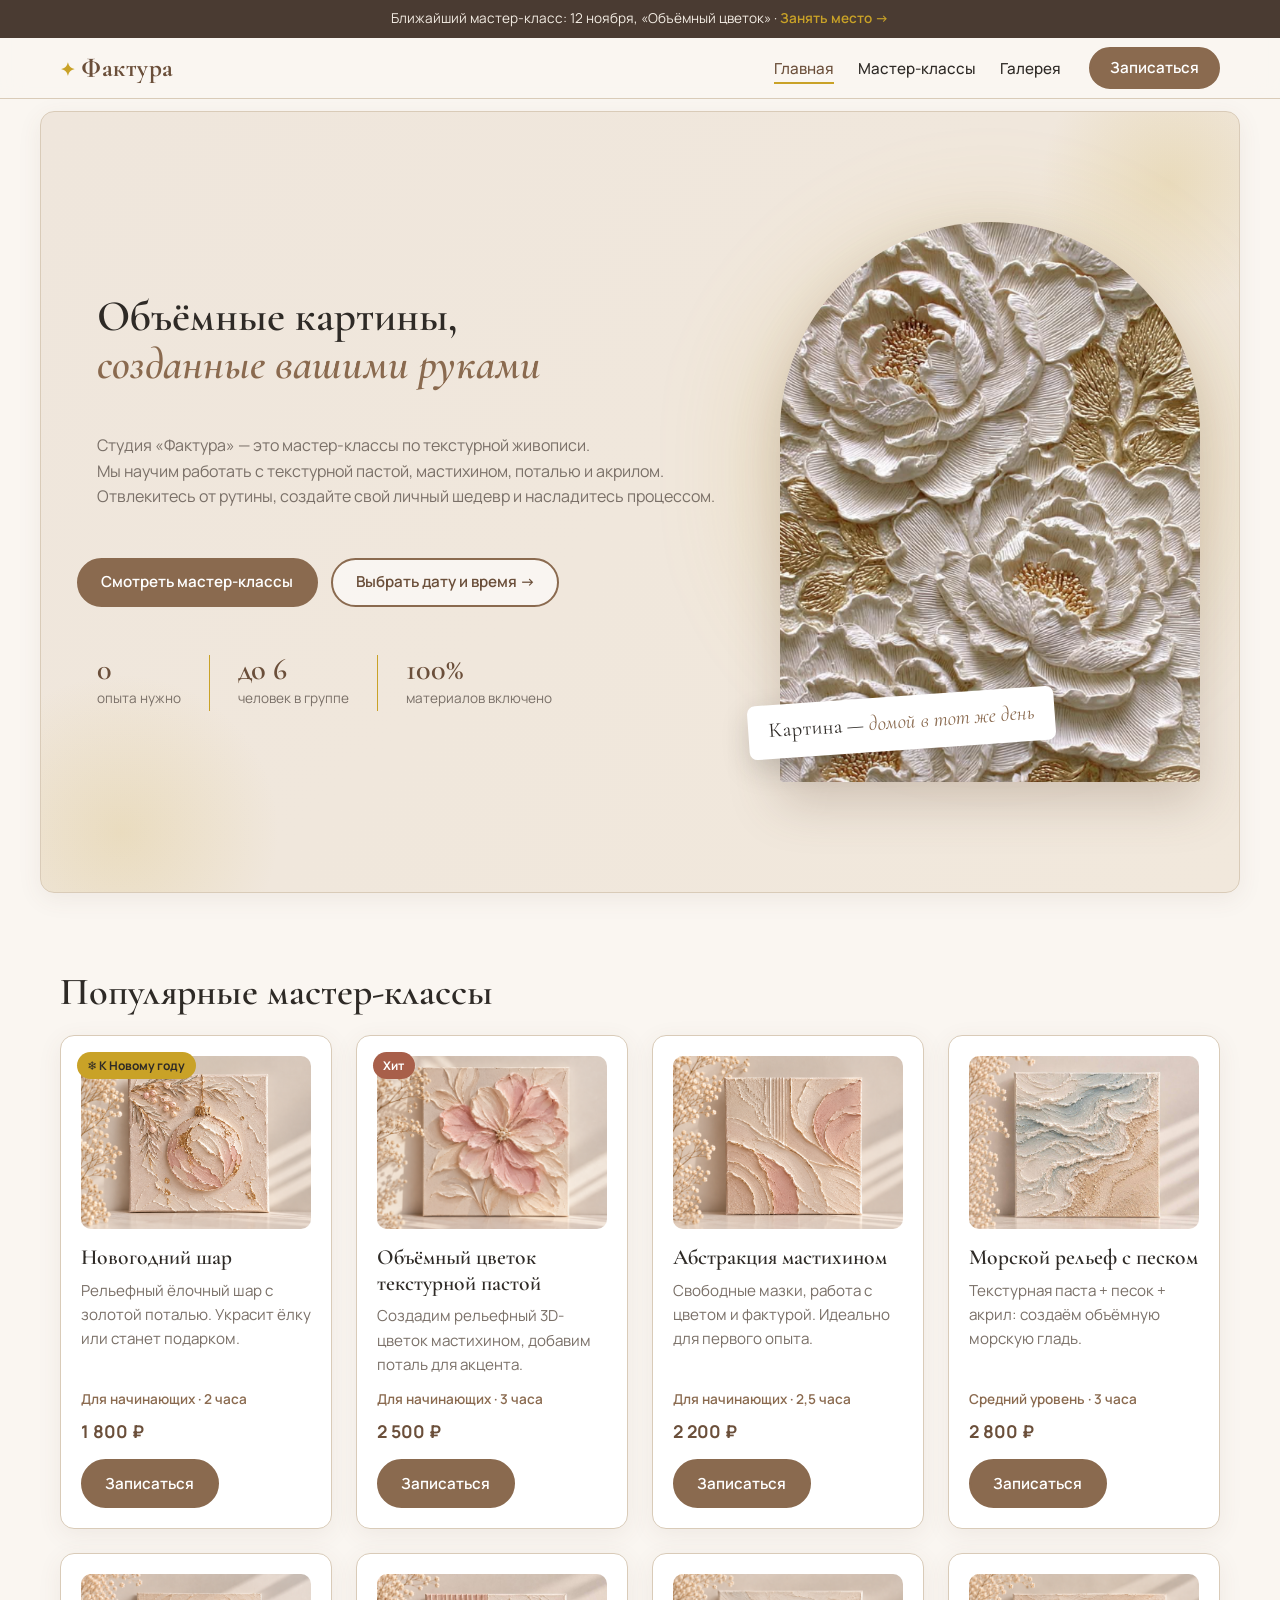
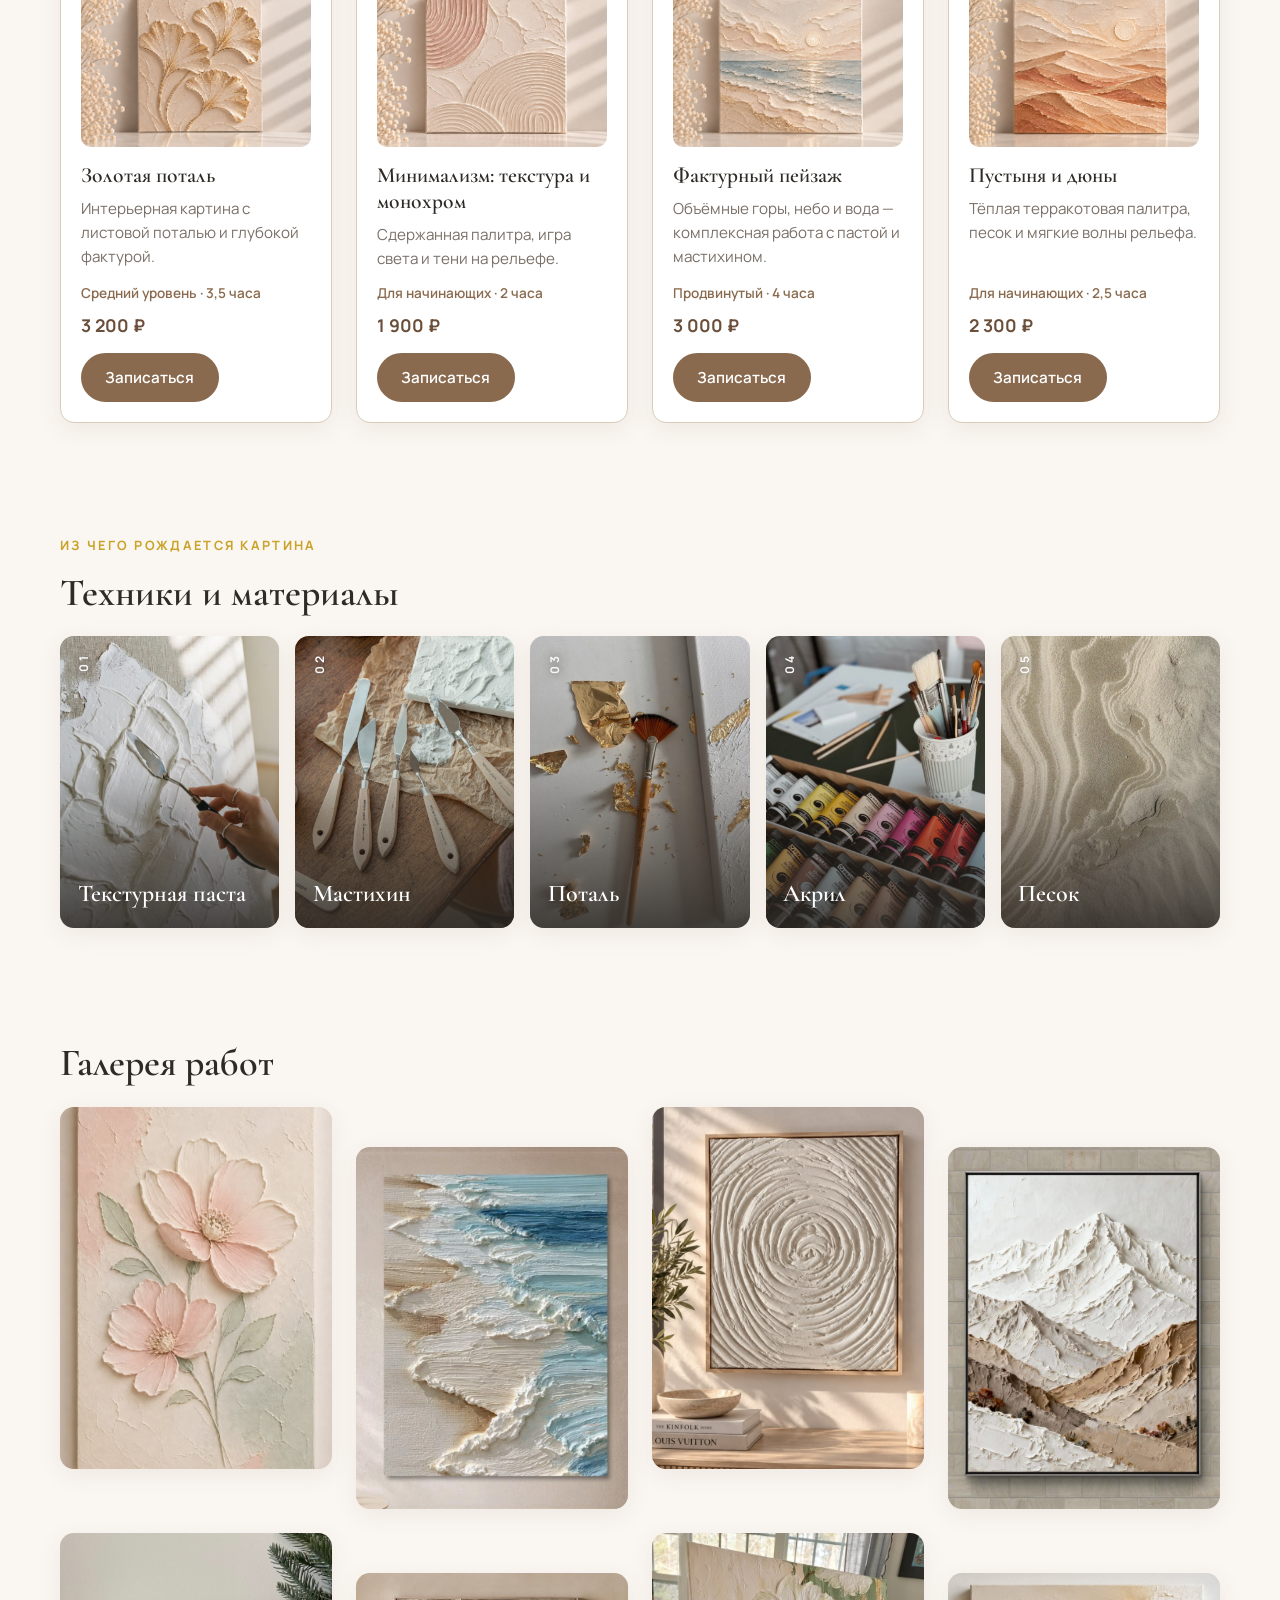
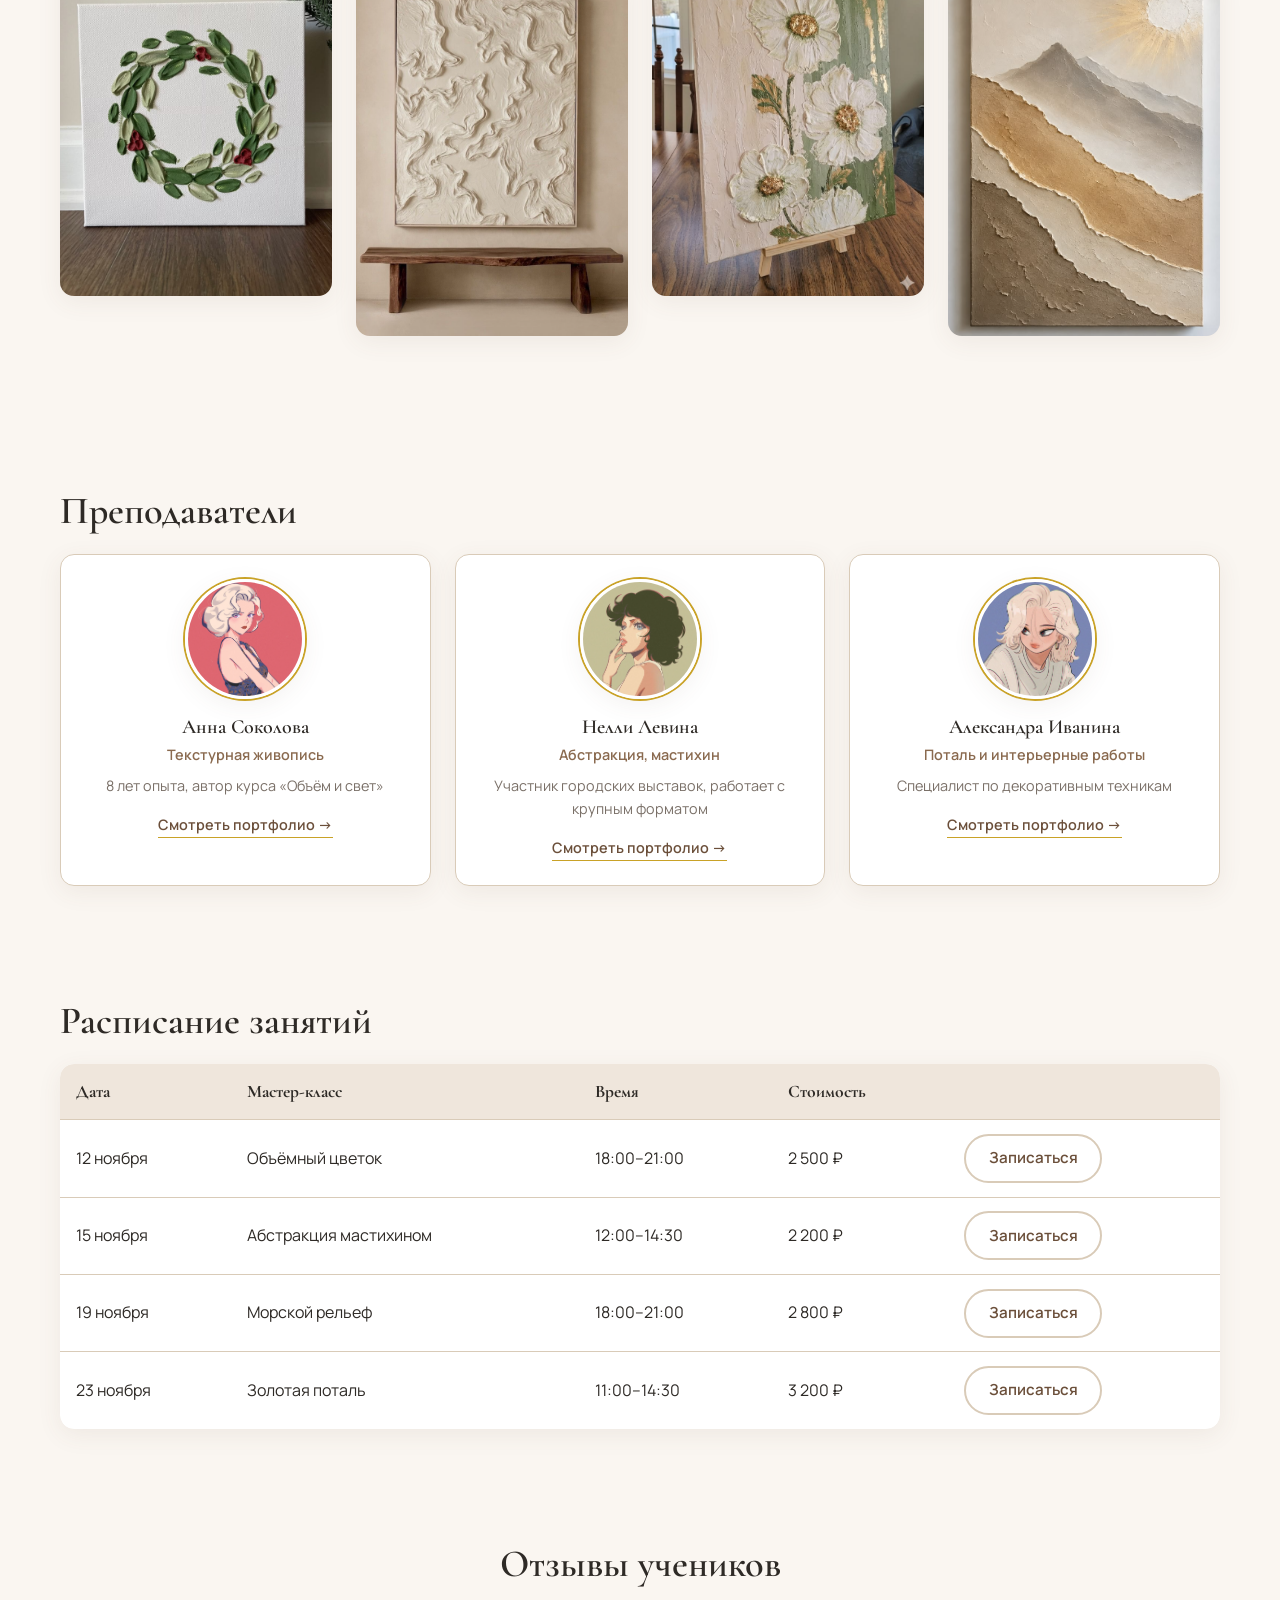
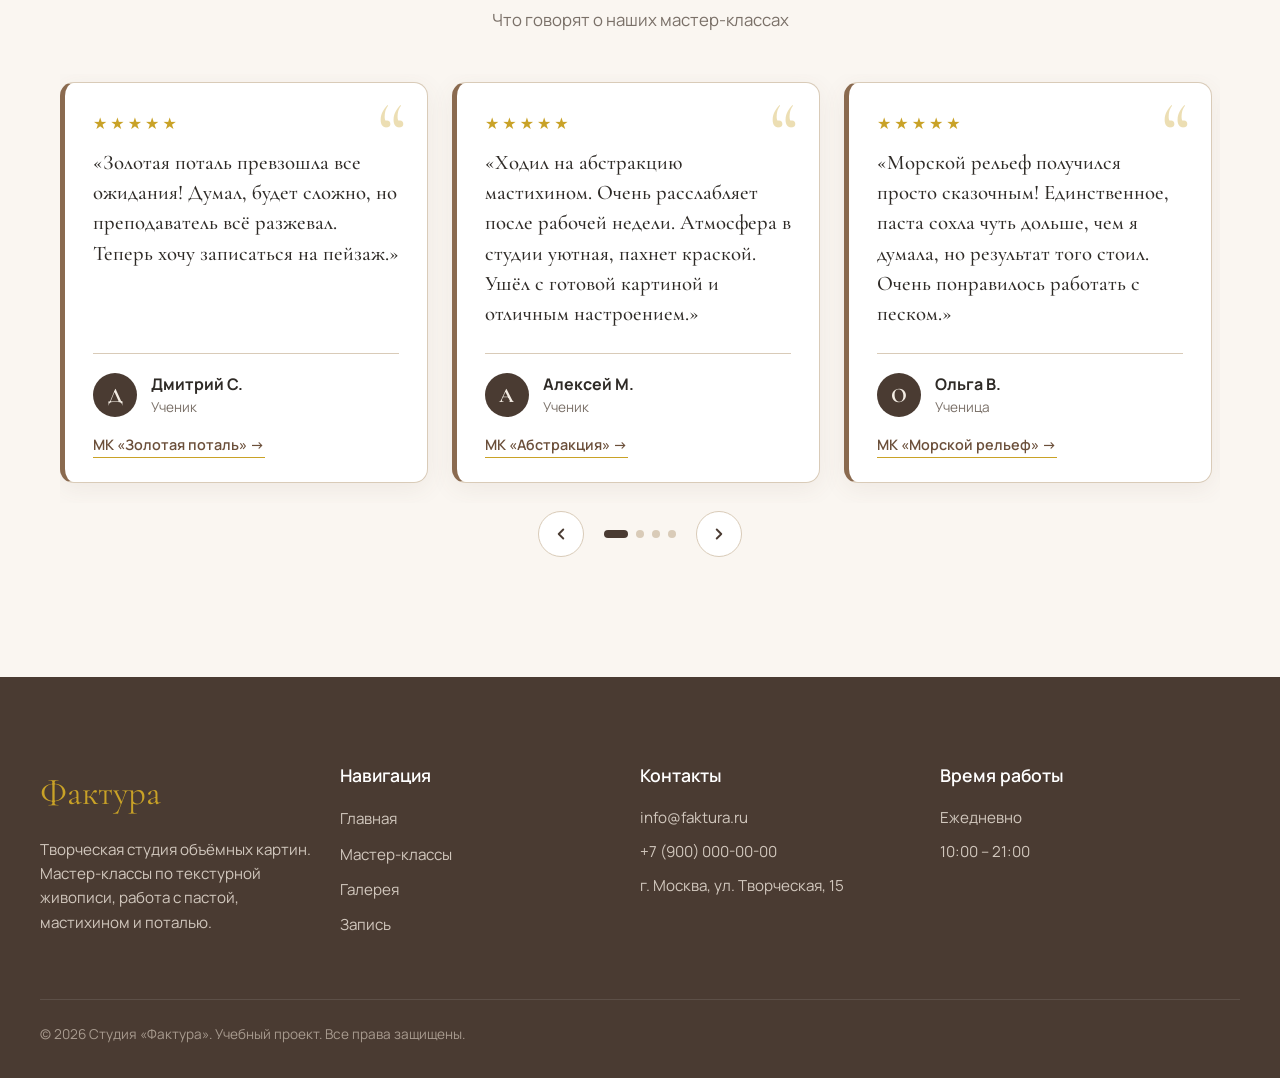
==== index.html @ 2b0febec "feat: build pages on Bootstrap grid" ====
<!DOCTYPE html>
<html lang="ru">
<head>
  <meta charset="UTF-8">
  <meta name="viewport" content="width=device-width, initial-scale=1.0">
  <meta name="description" content="Творческая студия «Фактура» — мастер-классы по созданию объёмных картин текстурной пастой, мастихином и поталью.">
  <meta property="og:type" content="website">
  <meta property="og:title" content="Фактура — студия объёмных картин">
  <meta property="og:description" content="Мастер-классы по текстурной живописи. Техники, материалы, галерея работ и запись онлайн.">
  <meta property="og:image" content="https://amosovakate.github.io/kr2-bootstrap-shop/images/preview.png">
  <title>Фактура — студия объёмных картин</title>

  <link rel="preconnect" href="https://fonts.googleapis.com">
  <link rel="preconnect" href="https://fonts.gstatic.com" crossorigin>
  <link href="https://fonts.googleapis.com/css2?family=Cormorant+Garamond:wght@500;600;700&family=Manrope:wght@400;500;600;700&display=swap" rel="stylesheet">
  <link href="https://cdn.jsdelivr.net/npm/bootstrap@5.3.3/dist/css/bootstrap.min.css" rel="stylesheet">
  <link rel="stylesheet" href="css/custom.css">
  <script src="js/main.js" defer></script>
</head>
<body>

<header class="site-header">
  <div class="topbar">
    Ближайший мастер-класс: 12 ноября, «Объёмный цветок» ·
    <a href="order.html">Занять место →</a>
  </div>
  <div class="site-header__inner">
    <a class="site-header__logo" href="index.html"><span class="site-header__star">✦</span>Фактура</a>
    <div class="site-header__right">
      <nav class="site-nav" aria-label="Основная навигация">
        <ul class="site-nav__list">
          <li class="site-nav__item"><a class="site-nav__link site-nav__link--active" href="index.html" aria-current="page">Главная</a></li>
          <li class="site-nav__item"><a class="site-nav__link" href="catalog.html">Мастер-классы</a></li>
          <li class="site-nav__item"><a class="site-nav__link" href="#gallery">Галерея</a></li>
        </ul>
      </nav>
      <a class="button button--primary" href="order.html">Записаться</a>
    </div>
  </div>
</header>

  <!-- Модальное окно записи -->
  <dialog class="order-dialog" id="order-dialog" aria-labelledby="order-dialog-title">

    <div class="order-dialog__layout">

      <!-- Левая панель -->
      <aside class="order-dialog__aside">
        <img class="order-dialog__img" src="images/pic52.png" alt="">
        <div class="order-dialog__aside-body">
          <p class="hero__eyebrow">Запись онлайн</p>
          <h2 class="order-dialog__title" id="order-dialog-title">Запишитесь на мастер-класс</h2>
          <ul class="order-dialog__perks">
            <li>Материалы включены</li>
            <li>Группы до 6 человек</li>
            <li>Картина — домой в тот же день</li>
          </ul>
        </div>
      </aside>

      <!-- Форма -->
      <form class="order-form" id="order-form" action="#" method="post" novalidate>
        <input id="selected-product" name="selected-product" type="hidden">

        <div class="order-form__field">
          <label class="order-form__label" for="order-name">Имя</label>
          <input class="order-form__input" id="order-name" name="name" type="text" placeholder="Как вас зовут" minlength="2" autocomplete="given-name" required>
        </div>

        <div class="order-form__field">
          <label class="order-form__label" for="order-phone">Телефон</label>
          <input class="order-form__input" id="order-phone" name="phone" type="tel" inputmode="tel" placeholder="+7 (900) 000-00-00" pattern="^\+7 \(\d{3}\) \d{3}-\d{2}-\d{2}$" required>
        </div>

        <div class="order-form__field order-form__field--wide">
          <label class="order-form__label" for="order-email">E-mail</label>
          <input class="order-form__input" id="order-email" name="email" type="email" placeholder="example@mail.ru" autocomplete="email" required>
        </div>

        <!-- Мастер-класс: чипы строит JS, select спрятан -->
        <div class="order-form__field order-form__field--wide">
          <span class="order-form__label" id="topic-label">Мастер-класс</span>
          <div class="mk-chips" id="mk-chips" role="radiogroup" aria-labelledby="topic-label"></div>

          <select class="visually-hidden" id="topic" name="topic" required tabindex="-1" aria-hidden="true">
            <option value="" disabled selected>Выберите мастер-класс</option>
            <option value="newyear">Новогодний шар</option>
            <option value="flower">Объёмный цветок текстурной пастой</option>
            <option value="abstract">Абстракция мастихином</option>
            <option value="sea">Морской рельеф с песком</option>
            <option value="gilding">Золотая поталь</option>
            <option value="minimal">Минимализм: текстура и монохром</option>
            <option value="landscape">Фактурный пейзаж</option>
            <option value="desert">Пустыня и дюны</option>
          </select>
        </div>

        <div class="order-form__field">
          <label class="order-form__label" for="order-date">Дата занятия</label>
          <input class="order-form__input" id="order-date" name="date" type="date" required>
        </div>

        <!-- Счётчик -->
        <div class="order-form__field">
          <label class="order-form__label" for="guests">Количество человек</label>
          <div class="counter">
            <button class="counter__btn" type="button" data-step="-1" aria-label="Меньше">−</button>
            <input class="counter__input" id="guests" name="guests" type="number" min="1" max="6" value="1" readonly required>
            <button class="counter__btn" type="button" data-step="1" aria-label="Больше">+</button>
          </div>
        </div>

        <div class="order-form__field order-form__field--wide">
          <label class="order-form__label" for="order-comment">Комментарий</label>
          <textarea class="order-form__textarea" id="order-comment" name="comment" rows="3" maxlength="300" placeholder="Пожелания, уровень подготовки, аллергии на материалы"></textarea>
          <small class="order-form__counter"><span id="comment-count">0</span> / 300</small>
        </div>

        <div class="order-form__field order-form__field--checkbox order-form__field--wide">
          <input class="order-form__checkbox" id="order-agreement" name="agreement" type="checkbox" required>
          <label class="order-form__label" for="order-agreement">Я согласен на обработку данных</label>
        </div>

        <div class="order-form__actions order-form__field--wide">
          <button class="button button--primary" type="submit">Отправить заявку</button>
          <button class="button button--secondary" type="button" id="close-order-dialog">Закрыть</button>
        </div>
      </form>

    </div>

    <!-- Панель успеха -->
    <div class="order-success">
      <span class="order-success__star">✦</span>
      <h2 class="order-success__title">Спасибо за заявку!</h2>
      <p class="order-success__text">Мы свяжемся с вами в ближайшее время и подтвердим запись.</p>
      <button class="button button--primary" type="button" id="success-close">Отлично</button>
    </div>

  </dialog>

<p class="success-message" id="success-message" hidden>Заявка успешно отправлена! Мы свяжемся с вами.</p>



    <dialog class="gallery-dialog" id="gallery-dialog" aria-labelledby="gd-title">
      <img id="gd-img" class="dialog-image" src="" alt="">
      <div class="dialog-content">
        <h2 id="gd-title"></h2>
        <p id="gd-author" class="gd-author"></p>

        <div class="dialog-info-grid">
          <div class="dialog-info-item"><span>Уровень</span><p id="gd-level"></p></div>
          <div class="dialog-info-item"><span>Время</span><p id="gd-time"></p></div>
          <div class="dialog-info-item"><span>Мастер-класс</span><p id="gd-mk"></p></div>
        </div>

        <div class="dialog-materials">
          <h4>Техники</h4>
          <ul class="gd-tags" id="gd-techniques"></ul>
        </div>

        <div class="dialog-materials">
          <h4>Что понадобится</h4>
          <ul id="gd-materials"></ul>
        </div>

        <div class="dialog-actions">
          <button type="button" class="button button--secondary" id="gd-close">Закрыть</button>
          <a href="order.html" class="button button--primary">Записаться на такой же</a>
        </div>
      </div>
    </dialog>

    <dialog class="teacher-dialog" id="teacher-dialog" aria-labelledby="td-name">
      <div class="dialog-content">
        <div class="td-head">
          <img id="td-photo" class="td-photo" src="" alt="">
          <div>
            <h2 id="td-name"></h2>
            <p id="td-role" class="td-role"></p>
          </div>
        </div>

        <p id="td-bio" class="td-bio"></p>

        <div class="dialog-materials">
          <h4>Ведёт мастер-классы</h4>
          <ul class="gd-tags" id="td-mks"></ul>
        </div>

        <div class="dialog-materials">
          <h4>Работы</h4>
          <div class="td-works" id="td-works"></div>
        </div>

        <div class="dialog-actions">
          <button type="button" class="button button--secondary" id="td-close">Закрыть</button>
          <a href="order.html" class="button button--primary">Записаться</a>
        </div>
      </div>
    </dialog>


  <main>
    <!-- HERO -->
    <section class="hero">
      <div class="row align-items-center g-4 w-100">
      <div class="col-12 col-lg-8 hero__content">
        <h1 class="hero__title">Объёмные картины,<br><em>созданные вашими руками</em></h1>
        <p class="hero__text">
          Студия «Фактура» — это мастер-классы по текстурной живописи. <br>Мы научим работать
          с текстурной пастой, мастихином, поталью и акрилом. <br>Отвлекитесь от рутины, создайте
          свой личный шедевр и насладитесь процессом.


        </p>

        <div class="hero__actions">
          <a class="button button--primary" href="#popular">Смотреть мастер-классы</a>
          <a class="button button--secondary" href="order.html">Выбрать дату и время →</a>
        </div>

        <ul class="hero__facts">
          <li><strong>0</strong><span>опыта нужно</span></li>
          <li><strong>до 6</strong><span>человек в группе</span></li>
          <li><strong>100%</strong><span>материалов включено</span></li>
        </ul>
      </div>

      <div class="col-12 col-lg-4 d-flex justify-content-center">
      <div class="hero__visual">
        <img class="hero__image" src="images/pic67.png" alt="Объёмная картина с цветами из текстурной пасты">
        <div class="hero__note">Картина — <em>домой в тот же день</em></div>
      </div>
      </div>
      </div>
    </section>

    <!-- ПОПУЛЯРНЫЕ МАСТЕР-КЛАССЫ -->
    <section class="section container" id="popular">
      <h2>Популярные мастер-классы</h2>
      <div class="row g-4">

        <!-- МК: Новогодний шар -->
        <div class="col-12 col-md-6 col-lg-4 col-xl-3"><article class="product-card h-100">
          <span class="product-card__badge product-card__badge--ny">❄ К Новому году</span>
          <div class="product-card__image-wrapper">
            <img src="images/pic8.png" alt="Мастер-класс «Новогодний шар»" class="product-card__image">
          </div>
          <h3 class="product-card__title">Новогодний шар</h3>
          <p class="product-card__description">Рельефный ёлочный шар с золотой поталью. Украсит ёлку или станет подарком.</p>
          <p class="product-card__meta">Для начинающих · 2 часа</p>
          <p class="product-card__price">1 800 ₽</p>
          <div class="product-card__actions">
            <button class="button button--primary" type="button" data-product="Новогодний шар">Записаться</button>
          </div>
        </article></div>

        <!-- МК 1 -->
        <div class="col-12 col-md-6 col-lg-4 col-xl-3"><article class="product-card h-100">
          <span class="product-card__badge product-card__badge--hit">Хит</span>
          <div class="product-card__image-wrapper">
            <img src="images/pic1.png" alt="Мастер-класс «Объёмный цветок текстурной пастой»" class="product-card__image">
          </div>
          <h3 class="product-card__title">Объёмный цветок текстурной пастой</h3>
          <p class="product-card__description">Создадим рельефный 3D-цветок мастихином, добавим поталь для акцента.</p>
          <p class="product-card__meta">Для начинающих · 3 часа</p>
          <p class="product-card__price">2 500 ₽</p>
          <div class="product-card__actions">
            <button class="button button--primary" type="button" data-product="Объёмный цветок текстурной пастой">Записаться</button>
          </div>
        </article></div>

        <!-- МК 2 -->
        <div class="col-12 col-md-6 col-lg-4 col-xl-3"><article class="product-card h-100">
           <div class="product-card__image-wrapper">
            <img src="images/pic2.png" alt="Мастер-класс «Абстракция мастихином»" class="product-card__image">
          </div>
          <h3 class="product-card__title">Абстракция мастихином</h3>
          <p class="product-card__description">Свободные мазки, работа с цветом и фактурой. Идеально для первого опыта.</p>
          <p class="product-card__meta">Для начинающих · 2,5 часа</p>
          <p class="product-card__price">2 200 ₽</p>
          <div class="product-card__actions">
            <button class="button button--primary" type="button" data-product="Абстракция мастихином">Записаться</button>
          </div>
        </article></div>

        <!-- МК 3 -->
        <div class="col-12 col-md-6 col-lg-4 col-xl-3"><article class="product-card h-100">
          <div class="product-card__image-wrapper">
            <img src="images/pic3.png" alt="Мастер-класс «Морской рельеф с песком»" class="product-card__image">
          </div>
          <h3 class="product-card__title">Морской рельеф с песком</h3>
          <p class="product-card__description">Текстурная паста + песок + акрил: создаём объёмную морскую гладь.</p>
          <p class="product-card__meta">Средний уровень · 3 часа</p>
          <p class="product-card__price">2 800 ₽</p>
          <div class="product-card__actions">
            <button class="button button--primary" type="button" data-product="Морской рельеф с песком">Записаться</button>
          </div>
        </article></div>

        <!-- МК 4 -->
        <div class="col-12 col-md-6 col-lg-4 col-xl-3"><article class="product-card h-100">
          <div class="product-card__image-wrapper">
            <img src="images/pic4.png" alt="Мастер-класс «Золотая поталь»" class="product-card__image">
          </div>
          <h3 class="product-card__title">Золотая поталь</h3>
          <p class="product-card__description">Интерьерная картина с листовой поталью и глубокой фактурой.</p>
          <p class="product-card__meta">Средний уровень · 3,5 часа</p>
          <p class="product-card__price">3 200 ₽</p>
          <div class="product-card__actions">
            <button class="button button--primary" type="button" data-product="Золотая поталь">Записаться</button>
          </div>
        </article></div>

        <!-- МК 5 -->
        <div class="col-12 col-md-6 col-lg-4 col-xl-3"><article class="product-card h-100">
          <div class="product-card__image-wrapper">
            <img src="images/pic5.jpg" alt="Мастер-класс «Минимализм: текстура и монохром»" class="product-card__image">
          </div>
          <h3 class="product-card__title">Минимализм: текстура и монохром</h3>
          <p class="product-card__description">Сдержанная палитра, игра света и тени на рельефе.</p>
          <p class="product-card__meta">Для начинающих · 2 часа</p>
          <p class="product-card__price">1 900 ₽</p>
          <div class="product-card__actions">
            <button class="button button--primary" type="button" data-product="Минимализм: текстура и монохром">Записаться</button>
          </div>
        </article></div>

        <!-- МК 6 -->
        <div class="col-12 col-md-6 col-lg-4 col-xl-3"><article class="product-card h-100">
          <div class="product-card__image-wrapper">
            <img src="images/pic6.png" alt="Мастер-класс «Фактурный пейзаж»" class="product-card__image">
          </div>
          <h3 class="product-card__title">Фактурный пейзаж</h3>
          <p class="product-card__description">Объёмные горы, небо и вода — комплексная работа с пастой и мастихином.</p>
          <p class="product-card__meta">Продвинутый · 4 часа</p>
          <p class="product-card__price">3 000 ₽</p>
          <div class="product-card__actions">
            <button class="button button--primary" type="button" data-product="Фактурный пейзаж">Записаться</button>
          </div>
        </article></div>

        <!-- МК: Пустыня и дюны -->
        <div class="col-12 col-md-6 col-lg-4 col-xl-3"><article class="product-card h-100">
          <div class="product-card__image-wrapper">
            <img src="images/pic7.png" alt="Мастер-класс «Пустыня и дюны»" class="product-card__image">
          </div>
          <h3 class="product-card__title">Пустыня и дюны</h3>
          <p class="product-card__description">Тёплая терракотовая палитра, песок и мягкие волны рельефа.</p>
          <p class="product-card__meta">Для начинающих · 2,5 часа</p>
          <p class="product-card__price">2 300 ₽</p>
          <div class="product-card__actions">
            <button class="button button--primary" type="button" data-product="Пустыня и дюны">Записаться</button>
          </div>
        </article></div>

      </div>
    </section>

    <!-- ТЕХНИКИ И МАТЕРИАЛЫ -->
    <section class="section container" id="techniques">
      <div class="section-head">
        <div>
          <p class="hero__eyebrow">Из чего рождается картина</p>
          <h2>Техники и материалы</h2>
        </div>
      </div>

      <div class="row row-cols-2 row-cols-md-3 row-cols-lg-5 g-3">
        <div class="col"><article class="technique-item" tabindex="0">
          <img src="images/pic9.png" alt="" class="technique-item__img">
          <span class="technique-item__num">01</span>
          <div class="technique-item__body">
            <h3 class="technique-item__title">Текстурная паста</h3>
            <p class="technique-item__text">Основа объёма: держит форму, сохнет 24 часа</p>
          </div>
        </article></div>

        <div class="col"><article class="technique-item" tabindex="0">
          <img src="images/pic10.png" alt="" class="technique-item__img">
          <span class="technique-item__num">02</span>
          <div class="technique-item__body">
            <h3 class="technique-item__title">Мастихин</h3>
            <p class="technique-item__text">Создаёт рельефные мазки и срезы</p>
          </div>
        </article></div>

        <div class="col"><article class="technique-item" tabindex="0">
          <img src="images/pic11.png" alt="" class="technique-item__img">
          <span class="technique-item__num">03</span>
          <div class="technique-item__body">
            <h3 class="technique-item__title">Поталь</h3>
            <p class="technique-item__text">Золотые акценты</p>
          </div>
        </article></div>

        <div class="col"><article class="technique-item" tabindex="0">
          <img src="images/pic12.png" alt="" class="technique-item__img">
          <span class="technique-item__num">04</span>
          <div class="technique-item__body">
            <h3 class="technique-item__title">Акрил</h3>
            <p class="technique-item__text">Цвет и тонировка фактуры</p>
          </div>
        </article></div>

        <div class="col"><article class="technique-item" tabindex="0">
          <img src="images/pic13.png" alt="" class="technique-item__img">
          <span class="technique-item__num">05</span>
          <div class="technique-item__body">
            <h3 class="technique-item__title">Песок</h3>
            <p class="technique-item__text">Дополнительная зернистость</p>
          </div>
        </article></div>
      </div>
    </section>

    <!-- ГАЛЕРЕЯ -->
    <section class="section container" id="gallery">
      <h2>Галерея работ</h2>
      <div class="row row-cols-2 row-cols-lg-4 g-4 gallery-row">
        <div class="col"><figure class="gallery-item" tabindex="0" role="button"
                data-title="Цветок"
                data-author="Мария К."
                data-level="Для начинающих"
                data-time="3 часа"
                data-techniques="Текстурная паста, Мастихин, Поталь"
                data-materials="Текстурная паста, мастихин, холст 30х30, акрил, поталь, кисти"
                data-mk="Объёмный цветок текстурной пастой">
          <img src="images/gallery1.png" alt="Картина «Цветок», текстурная паста" class="gallery-item__img">
          <figcaption>«Цветок», текстурная паста — Мария К.</figcaption>
        </figure></div>

        <div class="col"><figure class="gallery-item" tabindex="0" role="button"
                data-title="Море"
                data-author="Алексей М."
                data-level="Средний уровень"
                data-time="3 часа"
                data-techniques="Текстурная паста, Песок, Акрил"
                data-materials="Текстурная паста, морской песок, мастихин, холст 40х30, акрил"
                data-mk="Морской рельеф с песком">
          <img src="images/gallery2.png" alt="Картина «Море», паста + песок" class="gallery-item__img">
          <figcaption>«Море», паста + песок — Алексей М.</figcaption>
        </figure></div>

        <div class="col"><figure class="gallery-item" tabindex="0" role="button"
                data-title="Минимализм"
                data-author="Ольга В."
                data-level="Для начинающих"
                data-time="2 часа"
                data-techniques="Текстурная паста, Шпатель, Монохром"
                data-materials="Текстурная паста, шпатель, холст 30х40, акрил (белый, чёрный, серый)"
                data-mk="Минимализм: текстура и монохром">
          <img src="images/gallery3.png" alt="Картина «Минимализм», интерьерная" class="gallery-item__img">
          <figcaption>«Минимализм», интерьерная — Ольга В.</figcaption>
        </figure></div>

        <div class="col"><figure class="gallery-item" tabindex="0" role="button"
                data-title="Горы"
                data-author="Дмитрий С."
                data-level="Продвинутый"
                data-time="4 часа"
                data-techniques="Текстурная паста, Мастихин, Акрил"
                data-materials="Текстурная паста, мастихины (набор), холст 50х60, акрил, губка"
                data-mk="Фактурный пейзаж">
          <img src="images/gallery4.png" alt="Картина «Горы», мастихин" class="gallery-item__img">
          <figcaption>«Горы», мастихин — Дмитрий С.</figcaption>
        </figure></div>

        <div class="col"><figure class="gallery-item" tabindex="0" role="button"
                data-title="Новогодний шар"
                data-author="Наталья Р."
                data-level="Для начинающих"
                data-time="2 часа"
                data-techniques="Текстурная паста, Мастихин, Поталь"
                data-materials="Текстурная паста, Мастихин, Акрил, Поталь, Лента"
                data-mk="Новогодний шар">
          <img src="images/gallery5.png" alt="Работа «Новогодний шар», паста + поталь" class="gallery-item__img">
          <figcaption>«Новогодний шар», паста + поталь — Наталья Р.</figcaption>
        </figure></div>

        <div class="col"><figure class="gallery-item" tabindex="0" role="button"
                data-title="Волна"
                data-author="Сергей Т."
                data-level="Для начинающих"
                data-time="2,5 часа"
                data-techniques="Текстурная паста, Мастихин, Акрил"
                data-materials="Текстурная паста, Мастихин, Холст 40х40, Акриловые краски"
                data-mk="Абстракция мастихином">
          <img src="images/gallery6.png" alt="Картина «Волна», абстракция мастихином" class="gallery-item__img">
          <figcaption>«Волна», абстракция мастихином — Сергей Т.</figcaption>
        </figure></div>

        <div class="col"><figure class="gallery-item" tabindex="0" role="button"
                data-title="Лебедь в золоте"
                data-author="Анна С."
                data-level="Средний уровень"
                data-time="3,5 часа"
                data-techniques="Текстурная паста, Поталь, Мастихин"
                data-materials="Текстурная паста, Клей для потали, Листовая поталь, Мастихин, Холст 40х50"
                data-mk="Золотая поталь">
          <img src="images/gallery7.png" alt="Картина «Лебедь в золоте», листовая поталь" class="gallery-item__img">
          <figcaption>«Лебедь в золоте», поталь — Анна С.</figcaption>
        </figure></div>

        <div class="col"><figure class="gallery-item" tabindex="0" role="button"
                data-title="Дюны"
                data-author="Ирина П."
                data-level="Для начинающих"
                data-time="2,5 часа"
                data-techniques="Текстурная паста, Песок, Акрил"
                data-materials="Текстурная паста, Декоративный песок, Мастихин, Холст 40х30, Акрил"
                data-mk="Пустыня и дюны">
          <img src="images/gallery8.png" alt="Картина «Дюны», паста + песок" class="gallery-item__img">
          <figcaption>«Дюны», паста + песок — Ирина П.</figcaption>
        </figure></div>
      </div>
    </section>

    <!-- ПРЕПОДАВАТЕЛИ -->
    <section class="section container" id="teachers">
      <h2>Преподаватели</h2>
      <div class="row g-4">
        <div class="col-12 col-md-4"><article class="teacher-card h-100" tabindex="0" role="button"
                data-name="Анна Соколова"
                data-role="Текстурная живопись"
                data-photo="images/teacher1.png"
                data-bio="8 лет работает с текстурной пастой. Автор курса «Объём и свет». Любит цветочные композиции и мягкую пастельную палитру, спокойно ведёт новичков шаг за шагом."
                data-mks="Объёмный цветок, Новогодний шар, Минимализм"
                data-works="images/teacher1-work1.png, images/teacher1-work2.png, images/teacher1-work3.png">
          <img class="teacher-card__photo" src="images/teacher1.png" alt="Анна Соколова">
          <h3 class="teacher-card__name">Анна Соколова</h3>
          <p class="teacher-card__role">Текстурная живопись</p>
          <p class="teacher-card__text">8 лет опыта, автор курса «Объём и свет»</p>
          <span class="teacher-card__more">Смотреть портфолио →</span>
        </article></div>

        <div class="col-12 col-md-4"><article class="teacher-card h-100" tabindex="0" role="button"
                data-name="Нелли Левина"
                data-role="Абстракция, мастихин"
                data-photo="images/teacher2.png"
                data-bio="Участник городских выставок, работает с крупным форматом. Учит свободным мазкам и смелому цвету, помогает не бояться мастихина."
                data-mks="Абстракция мастихином, Фактурный пейзаж, Морской рельеф"
                data-works="images/teacher2-work1.png, images/teacher2-work2.png, images/teacher2-work3.png">
          <img class="teacher-card__photo" src="images/teacher2.png" alt="Нелли Левина">
          <h3 class="teacher-card__name">Нелли Левина</h3>
          <p class="teacher-card__role">Абстракция, мастихин</p>
          <p class="teacher-card__text">Участник городских выставок, работает с крупным форматом</p>
          <span class="teacher-card__more">Смотреть портфолио →</span>
        </article></div>

        <div class="col-12 col-md-4"><article class="teacher-card h-100" tabindex="0" role="button"
                data-name="Александра Иванина"
                data-role="Поталь и интерьерные работы"
                data-photo="images/teacher3.png"
                data-bio="Специалист по декоративным техникам. Создаёт интерьерные панно с золотой и серебряной потальью, учит аккуратной работе с листовым золотом."
                data-mks="Золотая поталь, Фактурный пейзаж, Пустыня и дюны"
                data-works="images/teacher3-work1.png, images/teacher3-work2.png, images/teacher3-work3.png">
          <img class="teacher-card__photo" src="images/teacher3.png" alt="Александра Иванина">
          <h3 class="teacher-card__name">Александра Иванина</h3>
          <p class="teacher-card__role">Поталь и интерьерные работы</p>
          <p class="teacher-card__text">Специалист по декоративным техникам</p>
          <span class="teacher-card__more">Смотреть портфолио →</span>
        </article></div>
      </div>
    </section>

    <!-- РАСПИСАНИЕ -->
    <section class="section container" id="schedule">
      <h2>Расписание занятий</h2>
      <div class="table-wrapper">
        <table class="schedule-table">
          <thead>
            <tr><th>Дата</th><th>Мастер-класс</th><th>Время</th><th>Стоимость</th><th></th></tr>
          </thead>
          <tbody>
            <tr><td>12 ноября</td><td>Объёмный цветок</td><td>18:00–21:00</td><td>2 500 ₽</td><td><button class="button button--secondary" data-product="Объёмный цветок текстурной пастой">Записаться</button></td></tr>
            <tr><td>15 ноября</td><td>Абстракция мастихином</td><td>12:00–14:30</td><td>2 200 ₽</td><td><button class="button button--secondary" data-product="Абстракция мастихином">Записаться</button></td></tr>
            <tr><td>19 ноября</td><td>Морской рельеф</td><td>18:00–21:00</td><td>2 800 ₽</td><td><button class="button button--secondary" data-product="Морской рельеф с песком">Записаться</button></td></tr>
            <tr><td>23 ноября</td><td>Золотая поталь</td><td>11:00–14:30</td><td>3 200 ₽</td><td><button class="button button--secondary" data-product="Золотая поталь">Записаться</button></td></tr>
          </tbody>
        </table>
      </div>
    </section>
    
    <!-- ОТЗЫВЫ (слайдер) -->
    <section class="section container rv" id="reviews" aria-labelledby="reviews-title">
      <h2 class="rv__title" id="reviews-title">Отзывы учеников</h2>
      <p class="rv__subtitle">Что говорят о наших мастер-классах</p>

      <div class="rv-slider" id="rv-slider">
        <div class="rv-track" tabindex="0" aria-label="Список отзывов">

          <article class="rv-card">
            <div class="rv-card__stars" aria-label="Оценка 5 из 5">★★★★★</div>
            <p class="rv-card__text">«Золотая поталь превзошла все ожидания! Думал, будет сложно, но преподаватель всё разжевал. Теперь хочу записаться на пейзаж.»</p>
            <div class="rv-card__footer">
              <div class="rv-card__avatar" aria-hidden="true">Д</div>
              <div>
                <p class="rv-card__name">Дмитрий С.</p>
                <p class="rv-card__role">Ученик</p>
              </div>
            </div>
            <a class="rv-card__link" href="catalog.html">МК «Золотая поталь» →</a>
          </article>

          <article class="rv-card">
            <div class="rv-card__stars" aria-label="Оценка 5 из 5">★★★★★</div>
            <p class="rv-card__text">«Ходил на абстракцию мастихином. Очень расслабляет после рабочей недели. Атмосфера в студии уютная, пахнет краской. Ушёл с готовой картиной и отличным настроением.»</p>
            <div class="rv-card__footer">
              <div class="rv-card__avatar" aria-hidden="true">А</div>
              <div>
                <p class="rv-card__name">Алексей М.</p>
                <p class="rv-card__role">Ученик</p>
              </div>
            </div>
            <a class="rv-card__link" href="catalog.html">МК «Абстракция» →</a>
          </article>

          <article class="rv-card">
            <div class="rv-card__stars" aria-label="Оценка 5 из 5">★★★★★</div>
            <p class="rv-card__text">«Морской рельеф получился просто сказочным! Единственное, паста сохла чуть дольше, чем я думала, но результат того стоил. Очень понравилось работать с песком.»</p>
            <div class="rv-card__footer">
              <div class="rv-card__avatar" aria-hidden="true">О</div>
              <div>
                <p class="rv-card__name">Ольга В.</p>
                <p class="rv-card__role">Ученица</p>
              </div>
            </div>
            <a class="rv-card__link" href="catalog.html">МК «Морской рельеф» →</a>
          </article>

          <article class="rv-card">
            <div class="rv-card__stars" aria-label="Оценка 5 из 5">★★★★★</div>
            <p class="rv-card__text">«Пришла на «Объёмный цветок» совсем без опыта. Анна всё показала шаг за шагом, и картину я забрала домой в тот же день.»</p>
            <div class="rv-card__footer">
              <div class="rv-card__avatar" aria-hidden="true">М</div>
              <div>
                <p class="rv-card__name">Мария К.</p>
                <p class="rv-card__role">Ученица</p>
              </div>
            </div>
            <a class="rv-card__link" href="catalog.html">МК «Объёмный цветок» →</a>
          </article>

          <article class="rv-card">
            <div class="rv-card__stars" aria-label="Оценка 5 из 5">★★★★★</div>
            <p class="rv-card__text">«Минимализм — идеальный вариант для первого раза. Спокойная палитра, группа маленькая, внимание каждому. Картина теперь висит в гостиной.»</p>
            <div class="rv-card__footer">
              <div class="rv-card__avatar" aria-hidden="true">А</div>
              <div>
                <p class="rv-card__name">Анна С.</p>
                <p class="rv-card__role">Ученица</p>
              </div>
            </div>
            <a class="rv-card__link" href="catalog.html">МК «Минимализм» →</a>
          </article>

          <article class="rv-card">
            <div class="rv-card__stars" aria-label="Оценка 5 из 5">★★★★★</div>
            <p class="rv-card__text">«Фактурный пейзаж — самый сложный из моих мастер-классов, но и самый красивый результат. Мастихин оказался совсем не страшным.»</p>
            <div class="rv-card__footer">
              <div class="rv-card__avatar" aria-hidden="true">И</div>
              <div>
                <p class="rv-card__name">Ирина П.</p>
                <p class="rv-card__role">Ученица</p>
              </div>
            </div>
            <a class="rv-card__link" href="catalog.html">МК «Фактурный пейзаж» →</a>
          </article>

        </div>

        <div class="rv-controls">
          <button class="rv-btn rv-btn--prev" type="button" aria-label="Предыдущий отзыв">
            <svg width="18" height="18" viewBox="0 0 24 24" fill="none" stroke="currentColor" stroke-width="2.5" stroke-linecap="round" stroke-linejoin="round" aria-hidden="true"><polyline points="15 18 9 12 15 6"></polyline></svg>
          </button>
          <div class="rv-dots" role="group" aria-label="Выбор отзыва"></div>
          <button class="rv-btn rv-btn--next" type="button" aria-label="Следующий отзыв">
            <svg width="18" height="18" viewBox="0 0 24 24" fill="none" stroke="currentColor" stroke-width="2.5" stroke-linecap="round" stroke-linejoin="round" aria-hidden="true"><polyline points="9 18 15 12 9 6"></polyline></svg>
          </button>
        </div>
      </div>
    </section>

  </main>

  <!-- ПОДВАЛ -->
  <footer class="site-footer">
    <div class="footer-container row gx-0 gy-4">
      
      <!-- Колонка 1: Логотип и описание -->
      <div class="footer-col col-12 col-md-6 col-lg-3 pe-lg-4">
        <a href="index.html" class="footer-logo">Фактура</a>
        <p class="footer-desc">
          Творческая студия объёмных картин. Мастер-классы по текстурной живописи, работа с пастой, мастихином и поталью.
        </p>
      </div>

      <!-- Колонка 2: Навигация -->
      <div class="footer-col col-12 col-md-6 col-lg-3 pe-lg-4">
        <h4>Навигация</h4>
        <ul class="footer-list">
          <li><a href="index.html">Главная</a></li>
          <li><a href="catalog.html">Мастер-классы</a></li>
          <li><a href="index.html#gallery">Галерея</a></li>
          <li><a href="order.html">Запись</a></li>
        </ul>
      </div>

      <!-- Колонка 3: Контакты -->
      <div class="footer-col col-12 col-md-6 col-lg-3 pe-lg-4">
        <h4>Контакты</h4>
        <div class="footer-contact-item">
          <a href="mailto:info@faktura.ru">info@faktura.ru</a>
        </div>
        <div class="footer-contact-item">
          <a href="tel:+79000000000">+7 (900) 000-00-00</a>
        </div>
        <div class="footer-contact-item">
          г. Москва, ул. Творческая, 15
        </div>
      </div>

      <!-- Колонка 4: Режим работы -->
      <div class="footer-col col-12 col-md-6 col-lg-3 pe-lg-4">
        <h4>Время работы</h4>
        <div class="footer-contact-item">Ежедневно</div>
        <div class="footer-contact-item">10:00 – 21:00</div>
      </div>

    </div>

      <!-- Нижняя строка с копирайтом -->
      <div class="footer-bottom">
        <p style="margin: 0;">&copy; 2026 Студия «Фактура». Учебный проект. Все права защищены.</p>
      </div>
    </footer>

    <!-- Скрипт для кнопки наверх -->
    <script src="https://cdn.jsdelivr.net/npm/bootstrap@5.3.3/dist/js/bootstrap.bundle.min.js"></script>
  <script src="js/scroll-top.js"></script>

    <!-- Скрипт слайдера отзывов -->
    <script src="js/reviews-slider.js"></script>

    <script src="js/gallery.js"></script>

    <script src="js/teachers.js"></script>

    <script src="js/order-dialog.js"></script>
  </body>
</html>
---- css/custom.css ----
/* ===== ПЕРЕМЕННЫЕ ===== */
:root {
  --facture-bg: #faf6f1;
  --facture-surface: #efe6dc;
  --facture-surface-2: #e6d9c8;
  --facture-primary: #8a6a4f;
  --facture-primary-dark: #6b4f3a;
  --facture-accent: #c9a227;
  --facture-text: #2e2a26;
  --facture-muted: #7a7068;
  --facture-border: #d9cbb8;
  --facture-radius: 14px;
  --facture-shadow: 0 6px 24px rgba(107, 79, 58, 0.08);
}

/* ===== БАЗА ===== */
body {
  font-family: 'Manrope', system-ui, -apple-system, 'Segoe UI', sans-serif;
  background-color: var(--facture-bg);
  color: var(--facture-text);
  line-height: 1.6;
}

h1, h2, h3, h4,
.page-title,
.site-header__logo,
.hero__title {
  font-family: 'Cormorant Garamond', 'Playfair Display', Georgia, serif;
  color: var(--facture-text);
  font-weight: 600;
}

a {
  color: var(--facture-primary);
}

a:hover {
  color: var(--facture-primary-dark);
}

.page-title {
  font-size: clamp(2rem, 4vw, 3rem);
  margin-bottom: 0.5rem;
}

.page-subtitle {
  color: var(--facture-muted);
  font-size: 1.05rem;
  max-width: 720px;
  margin-bottom: 2rem;
}

/* ===== ШАПКА ===== */
.topbar {
  background: #4a3b32;
  color: #f3ece3;
  text-align: center;
  font-size: 0.85rem;
  padding: 0.5rem 1rem;
}

.topbar a {
  color: var(--facture-accent);
  font-weight: 600;
  text-decoration: none;
}

.topbar a:hover {
  color: #e0b535;
}

.site-header {
  background: rgba(250, 246, 241, 0.85);
  border-bottom: 1px solid var(--facture-border);
  position: sticky;
  top: 0;
  z-index: 1030;
  backdrop-filter: blur(12px);
  -webkit-backdrop-filter: blur(12px);
}

.site-header__inner {
  max-width: 1200px;
  margin: 0 auto;
  padding: 0.55rem 1.25rem;
  display: flex;
  align-items: center;
  justify-content: space-between;
  gap: 1.5rem;
  flex-wrap: wrap;
}

.site-header__logo {
  font-size: 1.6rem;
  font-weight: 700;
  line-height: 1;
  letter-spacing: 0.5px;
  text-decoration: none;
  color: var(--facture-primary-dark);
}

.site-header__star {
  color: var(--facture-accent);
  font-size: 0.7em;
  margin-right: 0.35rem;
  display: inline-block;
  transition: transform 0.6s;
}

.site-header__logo:hover {
  color: var(--facture-primary);
}

.site-header__logo:hover .site-header__star {
  transform: rotate(180deg);
}

.site-header__right {
  display: flex;
  align-items: center;
  gap: 1.75rem;
  flex-wrap: wrap;
}

.site-nav__list {
  display: flex;
  flex-wrap: wrap;
  gap: 0.25rem 1.5rem;
  list-style: none;
  margin: 0;
  padding: 0;
}

.site-nav__link {
  position: relative;
  text-decoration: none;
  color: var(--facture-text);
  font-size: 0.95rem;
  font-weight: 500;
  padding: 0.35rem 0;
  transition: color 0.2s;
}

/* подчёркивание растёт от центра */
.site-nav__link::after {
  content: "";
  position: absolute;
  left: 50%;
  bottom: 0;
  width: 0;
  height: 2px;
  background: var(--facture-accent);
  transition: width 0.25s, left 0.25s;
}

.site-nav__link:hover,
.site-nav__link--active {
  color: var(--facture-primary-dark);
}

.site-nav__link:hover::after,
.site-nav__link--active::after {
  width: 100%;
  left: 0;
}

.site-header .button {
  padding: 0.45rem 1.2rem;
  white-space: nowrap;
}

/* ===== КНОПКИ ===== */
.button,
.btn-facture {
  display: inline-block;
  padding: 0.65rem 1.4rem;
  border-radius: 999px;
  font-weight: 600;
  font-size: 0.95rem;
  text-decoration: none;
  border: 2px solid transparent;
  cursor: pointer;
  transition: transform 0.15s, background 0.2s, color 0.2s, border-color 0.2s;
}

.button:hover,
.btn-facture:hover {
  transform: translateY(-1px);
}

.button--primary,
.btn-facture--primary {
  background: var(--facture-primary);
  color: #fff;
  border-color: var(--facture-primary);
}

.button--primary:hover,
.btn-facture--primary:hover {
  background: var(--facture-primary-dark);
  border-color: var(--facture-primary-dark);
  color: #fff;
}

.button--secondary,
.btn-facture--secondary {
  background: transparent;
  color: var(--facture-primary-dark);
  border-color: var(--facture-border);
}

.button--secondary:hover {
  background: var(--facture-surface);
  color: var(--facture-primary-dark);
}

/* ===== HERO ===== */
.hero {
  position: relative;
  overflow: hidden;
  display: flex;            /* внутри лежит Bootstrap .row */
  align-items: center;
  max-width: 1200px;
  margin: 0.75rem auto 1.25rem;
  padding: 1.25rem clamp(1.5rem, 5vw, 3.5rem);
  border-radius: var(--facture-radius);
  background: linear-gradient(135deg, var(--facture-surface) 0%, #f1e8dc 100%);
  min-height: calc(100svh - 70px - 36px - 0.75rem);
  border: 1px solid var(--facture-border);
  box-shadow: var(--facture-shadow);
}

/* блики по углам */
.hero::before,
.hero::after {
  content: "";
  position: absolute;
  border-radius: 50%;
  pointer-events: none;
}
.hero::after {
  right: -60px;
  top: -60px;
  width: 260px;
  height: 260px;
  background: radial-gradient(circle, rgba(201, 162, 39, 0.18), transparent 70%);
}
.hero::before {
  left: -80px;
  bottom: -100px;
  width: 320px;
  height: 320px;
  background: radial-gradient(circle, rgba(201, 162, 39, 0.16), transparent 70%);
}

.hero__content {
  position: relative;
  z-index: 1;
}

.hero__eyebrow {
  font-size: 0.8rem;
  font-weight: 700;
  letter-spacing: 0.18em;
  text-transform: uppercase;
  color: var(--facture-accent);
  margin-bottom: 0.9rem;
}

.hero__title {
  font-size: clamp(1.9rem, 3.4vw, 2.8rem); 
  line-height: 1.1;
  margin-bottom: 2.75rem;
}

.hero__title em {
  font-style: italic;
  color: var(--facture-primary);
}

.hero__text {
  max-width: 640px;
  color: var(--facture-muted);
  font-size: 1rem;
  margin-bottom: 3rem;
}

/* кнопки */
.hero__actions {
  display: flex;
  flex-wrap: wrap;
  gap: 0.85rem;
  margin-left: -20px;
}

.hero__actions .button--secondary {
  background: rgba(255, 255, 255, 0.6);
  border-color: var(--facture-primary);
  color: var(--facture-primary-dark);
}

.hero__actions .button--secondary:hover {
  background: #fff;
}

/* факты */
.hero__facts {
  display: flex;
  flex-wrap: wrap;
  gap: 1rem 0;
  list-style: none;
  padding: 0;
  margin: 2.25rem 0 0;
  margin-top: 3rem;
}

.hero__facts li {
  padding: 0 1.75rem;
  border-left: 1px solid var(--facture-accent);
}

.hero__facts li:first-child {
  padding-left: 0;
  border-left: none;
}

.hero__facts strong {
  display: block;
  font-family: 'Cormorant Garamond', Georgia, serif;
  font-size: 1.9rem;
  font-weight: 600;
  line-height: 1;
  color: var(--facture-primary-dark);
}

.hero__facts span {
  font-size: 0.85rem;
  color: var(--facture-muted);
}

/* арка с картиной */
.hero__visual {
  position: relative;
  z-index: 1;
  justify-self: center;
}

.hero__image {
  display: block;
  height: clamp(300px, calc(100vh - 220px), 560px);
  aspect-ratio: 3 / 4;
  object-fit: cover;
  border-radius: 999px 999px var(--facture-radius) var(--facture-radius);
  box-shadow: 0 20px 50px rgba(107, 79, 58, 0.25);
}

/* свечение за аркой */
.hero__visual::before {
  content: "";
  position: absolute;
  inset: -12% -18%;
  background: radial-gradient(circle at 50% 45%, rgba(201, 162, 39, 0.3), transparent 65%);
  filter: blur(30px);
  z-index: -1;
  animation: hero-glow 6s ease-in-out infinite alternate;
}

/* световая полоса по картине */
.hero__visual::after {
  content: "";
  position: absolute;
  inset: 0;
  border-radius: 999px 999px var(--facture-radius) var(--facture-radius);
  background: linear-gradient(115deg, transparent 35%, rgba(255, 255, 255, 0.35) 50%, transparent 65%);
  background-size: 250% 100%;
  background-position: 150% 0;
  pointer-events: none;
  animation: hero-sheen 7s ease-in-out infinite;
}

/* бирка */
.hero__note {
  position: absolute;
  left: -2rem;
  bottom: 2rem;
  z-index: 2;
  background: #fff;
  padding: 0.9rem 1.25rem;
  border-radius: 8px;
  box-shadow: 0 10px 28px rgba(46, 42, 38, 0.18);
  transform: rotate(-4deg);
  font-family: 'Cormorant Garamond', Georgia, serif;
  font-size: 1.3rem;
  line-height: 1.2;
}

.hero__note em {
  color: var(--facture-primary);
}

@keyframes hero-glow {
  from { opacity: 0.6; transform: scale(0.95); }
  to   { opacity: 1;   transform: scale(1.05); }
}

@keyframes hero-sheen {
  0%, 55% { background-position: 150% 0; }
  100%    { background-position: -50% 0; }
}

@media (prefers-reduced-motion: reduce) {
  .hero__visual::before,
  .hero__visual::after { animation: none; }
}

@media (max-width: 991.98px) {
  .hero__image {
    height: min(45vh, 320px);
  }
  .hero__note {
    left: -0.5rem;
  }
}

/* ===== СЕКЦИИ ===== */
.section {
  max-width: 1200px;
  margin: 0 auto;
  padding: clamp(2rem, 5vw, 3.5rem) 1.25rem;
}

.section h2 {
  font-size: clamp(1.7rem, 3vw, 2.4rem);
  margin-bottom: 1.25rem;
}

/* ===== КАРТОЧКИ МАСТЕР-КЛАССОВ ===== */
.product-card {
  background: #fff;
  border: 1px solid var(--facture-border);
  border-radius: var(--facture-radius);
  padding: 1.25rem;
  display: flex;
  flex-direction: column;
  box-shadow: var(--facture-shadow);
  transition: transform 0.2s, box-shadow 0.2s;
  position: relative;
}

.product-card:hover {
  transform: translateY(-3px);
  box-shadow: 0 12px 32px rgba(107, 79, 58, 0.14);
}

.product-card__image-wrapper {
  background: var(--facture-surface);
  border-radius: 10px;
  overflow: hidden;
  aspect-ratio: 4 / 3;
  display: flex;
  align-items: center;
  justify-content: center;
  margin-bottom: 1rem;
}

.product-card__image {
  width: 100%;
  height: 100%;
  object-fit: cover;
  display: block;
}

.product-card__badge {
  position: absolute;
  top: 1rem;
  left: 1rem;
  background: var(--facture-accent);
  color: #2e2a26;
  font-size: 0.75rem;
  font-weight: 700;
  padding: 0.25rem 0.65rem;
  border-radius: 999px;
  z-index: 2;
}

.product-card__badge--hit {
  background: #a85f4a;
  color: #fff;
}

.product-card__title {
  font-size: 1.35rem;
  margin-bottom: 0.5rem;
}

.product-card__description {
  color: var(--facture-muted);
  font-size: 0.95rem;
  flex-grow: 1;
  margin-bottom: 0.75rem;
}

.product-card__meta {
  font-size: 0.85rem;
  color: var(--facture-primary);
  font-weight: 600;
  margin-bottom: 0.35rem;
}

.product-card__price {
  font-weight: 700;
  font-size: 1.1rem;
  color: var(--facture-primary-dark);
  margin-bottom: 0.9rem;
}

.product-card__actions {
  margin-top: auto;
}

/* ===== ТЕХНИКИ И МАТЕРИАЛЫ ===== */
.technique-item {
  position: relative;
  aspect-ratio: 3 / 4;
  border-radius: var(--facture-radius);
  overflow: hidden;
  box-shadow: var(--facture-shadow);
  background: var(--facture-surface);
  color: #fff;
}

.technique-item__img {
  position: absolute;
  inset: 0;
  width: 100%;
  height: 100%;
  object-fit: cover;
  transition: transform 0.6s ease;
}

/* затемнение снизу, чтобы текст читался */
.technique-item::after {
  content: "";
  position: absolute;
  inset: 0;
  background: linear-gradient(to top, rgba(46, 42, 38, 0.85) 0%, rgba(46, 42, 38, 0.15) 55%, transparent 100%);
  pointer-events: none;
}

.technique-item__num {
  position: absolute;
  top: 1rem;
  left: 0.9rem;
  writing-mode: vertical-rl;
  transform: rotate(180deg);
  font-size: 0.75rem;
  font-weight: 700;
  letter-spacing: 0.3em;
  color: #fff;
  text-shadow: 0 1px 8px rgba(46, 42, 38, 0.7);
}

.technique-item__body {
  position: absolute;
  left: 0;
  right: 0;
  bottom: 0;
  z-index: 2;
  padding: 1.1rem 1.1rem 1.25rem;
}

.technique-item__title {
  font-size: 1.5rem;
  color: #fff;
  margin: 0;
}

/* описание раскрывается при наведении */
.technique-item__text {
  margin: 0;
  max-height: 0;
  opacity: 0;
  overflow: hidden;
  font-size: 0.9rem;
  color: #f3ece3;
  transition: max-height 0.35s ease, opacity 0.35s ease, margin 0.35s ease;
}

.technique-item:hover .technique-item__text,
.technique-item:focus-visible .technique-item__text {
  max-height: 6rem;
  opacity: 1;
  margin-top: 0.4rem;
}

.technique-item:hover .technique-item__img {
  transform: scale(1.08);
}

/* на телефонах нет hover — описание видно всегда */
@media (hover: none) {
  .technique-item__text {
    max-height: none;
    opacity: 1;
    margin-top: 0.4rem;
  }
}

@media (max-width: 600px) {
  .technique-item__title { font-size: 1.25rem; }
}

/* ===== ГАЛЕРЕЯ ===== */
.gallery-row {
  padding-bottom: 2.5rem; /* запас под опущенные карточки */
}

.gallery-item {
  position: relative;
  margin: 0;
  aspect-ratio: 3 / 4;
  border-radius: var(--facture-radius);
  overflow: hidden;
  background: var(--facture-surface);
  box-shadow: var(--facture-shadow);
}

/* каждая вторая карточка опущена */
.gallery-row > :nth-child(even) .gallery-item {
  margin-top: 2.5rem;
}

.gallery-item img {
  width: 100%;
  height: 100%;
  object-fit: cover;
  display: block;
  transition: transform 0.6s ease;
}

.gallery-item:hover img {
  transform: scale(1.06);
}

.gallery-item figcaption {
  position: absolute;
  left: 0;
  right: 0;
  bottom: 0;
  padding: 2.5rem 1.1rem 1rem;
  color: #fff;
  font-size: 0.9rem;
  background: linear-gradient(to top, rgba(46, 42, 38, 0.8), transparent);
  opacity: 0;
  transform: translateY(8px);
  transition: opacity 0.3s, transform 0.3s;
}

.gallery-item:hover figcaption,
.gallery-item:focus-within figcaption {
  opacity: 1;
  transform: none;
}

@media (hover: none) {
  .gallery-item figcaption {
    opacity: 1;
    transform: none;
  }
}

/* ===== ПРЕПОДАВАТЕЛИ ===== */
.teacher-card {
  background: #fff;
  border: 1px solid var(--facture-border);
  border-radius: var(--facture-radius);
  padding: 1.5rem;
  text-align: center;
  box-shadow: var(--facture-shadow);
}

.teacher-card__avatar {
  width: 96px;
  height: 96px;
  border-radius: 50%;
  background: var(--facture-surface-2);
  display: flex;
  align-items: center;
  justify-content: center;
  font-size: 2.2rem;
  margin: 0 auto 1rem;
}

.teacher-card__name {
  font-size: 1.25rem;
  margin-bottom: 0.25rem;
}

.teacher-card__role {
  color: var(--facture-primary);
  font-size: 0.9rem;
  font-weight: 600;
  margin-bottom: 0.5rem;
}

.teacher-card__text {
  color: var(--facture-muted);
  font-size: 0.9rem;
  margin: 0;
}

/* ===== РАСПИСАНИЕ ===== */
.schedule-table {
  width: 100%;
  border-collapse: collapse;
  background: #fff;
  border-radius: var(--facture-radius);
  overflow: hidden;
  box-shadow: var(--facture-shadow);
}

.schedule-table th,
.schedule-table td {
  padding: 0.85rem 1rem;
  text-align: left;
  border-bottom: 1px solid var(--facture-border);
}

.schedule-table th {
  background: var(--facture-surface);
  font-family: 'Cormorant Garamond', Georgia, serif;
  font-size: 1.1rem;
}

.schedule-table tr:last-child td {
  border-bottom: none;
}

/* ===== ПРЕИМУЩЕСТВА ===== */
.advantages-list {
  list-style: none;
  padding: 0;
  display: grid;
  grid-template-columns: repeat(auto-fit, minmax(240px, 1fr));
  gap: 1rem;
}

.advantages-list li {
  background: #fff;
  border-left: 4px solid var(--facture-primary);
  border-radius: 8px;
  padding: 1rem 1.25rem;
  box-shadow: var(--facture-shadow);
}

/* ===== ФОРМЫ ===== */
.order-form {
  background: #fff;
  border: 1px solid var(--facture-border);
  border-radius: var(--facture-radius);
  padding: clamp(1.25rem, 3vw, 2rem);
  box-shadow: var(--facture-shadow);
  max-width: 720px;
}

.order-form__field {
  margin-bottom: 1.1rem;
}

.order-form__label {
  display: block;
  font-weight: 600;
  margin-bottom: 0.35rem;
  font-size: 0.95rem;
}

.order-form__input,
.order-form__select,
.order-form__textarea {
  width: 100%;
  padding: 0.65rem 0.9rem;
  border: 1px solid var(--facture-border);
  border-radius: 10px;
  background: var(--facture-bg);
  font-family: inherit;
  font-size: 0.95rem;
  color: var(--facture-text);
}

.order-form__input:focus,
.order-form__select:focus,
.order-form__textarea:focus {
  outline: 2px solid var(--facture-accent);
  outline-offset: 1px;
  border-color: var(--facture-accent);
}

.order-form__hint {
  color: var(--facture-muted);
  font-size: 0.8rem;
}

.order-form__field--checkbox {
  display: flex;
  align-items: center;
  gap: 0.5rem;
}

.order-form__checkbox {
  width: 1.1rem;
  height: 1.1rem;
  accent-color: var(--facture-primary);
}

.order-form__actions {
  display: flex;
  gap: 0.75rem;
  flex-wrap: wrap;
  margin-top: 1.25rem;
}

/* ===== МОДАЛЬНОЕ ОКНО ===== */
.order-dialog {
  border: none;
  border-radius: var(--facture-radius);
  padding: 2rem;
  max-width: 640px;
  width: 95%;
  background: var(--facture-bg);
  box-shadow: 0 24px 60px rgba(46, 42, 38, 0.3);
}

.order-dialog::backdrop {
  background: rgba(46, 42, 38, 0.55);
}

.order-dialog__title {
  margin-bottom: 1rem;
}

.order-dialog .order-form {
  box-shadow: none;
  border: none;
  padding: 0;
}

.success-message {
  background: #e8f0e0;
  border: 1px solid #9dbb84;
  color: #3d5a2a;
  border-radius: 10px;
  padding: 0.85rem 1.25rem;
  margin: 1rem auto;
  max-width: 720px;
}

/* ===== ХЛЕБНЫЕ КРОШКИ ===== */
.breadcrumbs {
  max-width: 1200px;
  margin: 1.25rem auto 0;
  padding: 0 1.25rem;
  font-size: 0.9rem;
  color: var(--facture-muted);
}

.breadcrumbs__link {
  color: var(--facture-primary);
  text-decoration: none;
}

.breadcrumbs__link:hover {
  text-decoration: underline;
}

/* ===== FAQ ===== */
.faq-section {
  max-width: 860px;
  margin: 0 auto;
}

.faq-item {
  background: #fff;
  border: 1px solid var(--facture-border);
  border-radius: 12px;
  margin-bottom: 0.85rem;
  overflow: hidden;
  box-shadow: var(--facture-shadow);
}

.faq-item__question {
  cursor: pointer;
  padding: 1rem 1.25rem;
  font-weight: 600;
  font-size: 1.05rem;
  list-style: none;
  position: relative;
  padding-right: 2.5rem;
}

.faq-item__question::-webkit-details-marker {
  display: none;
}

.faq-item__question::after {
  content: "+";
  position: absolute;
  right: 1.25rem;
  top: 50%;
  transform: translateY(-50%);
  font-size: 1.4rem;
  color: var(--facture-accent);
}

.faq-item[open] .faq-item__question::after {
  content: "−";
}

.faq-item__answer {
  padding: 0 1.25rem 1.1rem;
  color: var(--facture-muted);
}

/* ===== КАРТОЧКИ ТОВАРОВ (product.html) ===== */
.product-list {
  display: flex;
  flex-direction: column;
  gap: 1.25rem;
}

.product-row {
  display: grid;
  grid-template-columns: 220px 1fr;
  gap: 1.5rem;
  background: #fff;
  border: 1px solid var(--facture-border);
  border-radius: var(--facture-radius);
  padding: 1.25rem;
  box-shadow: var(--facture-shadow);
}

.product-row__image-wrapper {
  display: flex;
}

.product-row__image {
  flex: 1;
  min-height: 180px;
  border-radius: 10px;
  background: var(--facture-surface);
  display: flex;
  align-items: center;
  justify-content: center;
  font-size: 3rem;
}

.product-row__category {
  display: inline-block;
  font-size: 0.8rem;
  font-weight: 700;
  color: var(--facture-primary);
  text-transform: uppercase;
  letter-spacing: 0.5px;
  margin-bottom: 0.35rem;
}

.product-row__title {
  font-size: 1.5rem;
  margin-bottom: 0.5rem;
}

.product-row__desc {
  color: var(--facture-muted);
  margin-bottom: 1rem;
}

.product-row__footer {
  display: flex;
  align-items: center;
  gap: 1rem;
  flex-wrap: wrap;
}

.product-row__price {
  font-weight: 700;
  color: var(--facture-primary-dark);
  margin: 0;
}

@media (max-width: 640px) {
  .product-row {
    grid-template-columns: 1fr;
  }
  .product-row__image {
    min-height: 140px;
  }
}

/* ===== ТАБЛИЦА СРАВНЕНИЯ ===== */
.comparison-section {
  margin-top: 3rem;
}

.table-wrapper {
  overflow-x: auto;
  border-radius: var(--facture-radius);
  box-shadow: var(--facture-shadow);
}

.comparison-table {
  width: 100%;
  border-collapse: collapse;
  background: #fff;
  min-width: 760px;
}

.comparison-table th,
.comparison-table td {
  padding: 0.75rem 1rem;
  text-align: left;
  border-bottom: 1px solid var(--facture-border);
  font-size: 0.92rem;
}

.comparison-table thead th {
  background: var(--facture-surface);
  font-family: 'Cormorant Garamond', Georgia, serif;
  font-size: 1.05rem;
}

/* ===== МАТЕРИАЛЫ ===== */
.materials-list {
  background: var(--facture-surface);
  border-radius: var(--facture-radius);
  padding: 1.25rem 1.5rem;
  margin: 1.5rem 0;
}

.materials-list h3 {
  margin-bottom: 0.75rem;
}

.materials-list ul {
  margin: 0;
  padding-left: 1.25rem;
}

/* ===== ОТЗЫВЫ (СТАРАЯ СТРАНИЦА) ===== */
.review-form-section {
  max-width: 720px;
  margin: 0 auto 3rem;
}

.reviews-list {
  max-width: 900px;
  margin: 0 auto;
}

.review-card {
  background: #fff;
  border: 1px solid var(--facture-border);
  border-radius: var(--facture-radius);
  padding: 1.25rem;
  margin-bottom: 1.1rem;
  box-shadow: var(--facture-shadow);
}

.review-card__product-info {
  display: flex;
  align-items: center;
  gap: 0.85rem;
  margin-bottom: 0.85rem;
}

.review-card__product-img {
  width: 52px;
  height: 52px;
  border-radius: 10px;
  display: flex;
  align-items: center;
  justify-content: center;
  font-size: 1.5rem;
}

.review-card__product-details {
  display: flex;
  flex-direction: column;
}

.review-card__product-name {
  font-weight: 600;
}

.review-card__date {
  font-size: 0.8rem;
  color: var(--facture-muted);
}

.review-card__author {
  font-size: 1.15rem;
  margin-bottom: 0.25rem;
}

.review-card__rating {
  color: var(--facture-accent);
  letter-spacing: 2px;
  margin-bottom: 0.5rem;
}

.review-card__text {
  color: var(--facture-muted);
  margin: 0;
}

/* ===== HELP BANNER ===== */
.help-banner {
  background: var(--facture-surface);
  border-radius: var(--facture-radius);
  padding: 2rem;
  text-align: center;
  margin: 3rem auto 1rem;
  max-width: 1200px;
}

.help-banner__link {
  font-weight: 700;
  color: var(--facture-primary-dark);
}

/* ===== ASIDE ===== */
.aside-info {
  max-width: 1200px;
  margin: 1.5rem auto;
  padding: 1.25rem 1.5rem;
  background: var(--facture-surface);
  border-left: 4px solid var(--facture-accent);
  border-radius: 10px;
}

.aside-info h2 {
  font-size: 1.3rem;
  margin-bottom: 0.5rem;
}

/* ===== НОВЫЙ ПОДВАЛ ===== */
.site-footer {
  background-color: #4a3b32;
  color: #f3ece3;
  padding: 4rem 1.25rem 2rem;
  margin-top: 4rem;
}

.footer-container {
  max-width: 1200px;
  margin: 0 auto;
}

.footer-col h4 {
  color: #fff;
  font-family: 'Manrope', sans-serif;
  font-size: 1.1rem;
  margin-bottom: 1.25rem;
  font-weight: 600;
}

.footer-logo {
  font-family: 'Cormorant Garamond', Georgia, serif;
  font-size: 2.2rem;
  color: var(--facture-accent);
  margin-bottom: 1rem;
  display: inline-block;
  text-decoration: none;
}

.footer-logo:hover {
  color: #e0b535;
}

.footer-desc {
  font-size: 0.95rem;
  color: #d1c7bd;
  line-height: 1.6;
  max-width: 280px;
}

.footer-list {
  list-style: none;
  padding: 0;
  margin: 0;
}

.footer-list li {
  margin-bottom: 0.6rem;
}

.footer-list a {
  color: #d1c7bd;
  text-decoration: none;
  transition: color 0.2s;
  font-size: 0.95rem;
}

.footer-list a:hover {
  color: var(--facture-accent);
}

.footer-contact-item {
  font-size: 0.95rem;
  color: #d1c7bd;
  margin-bottom: 0.6rem;
}

.footer-contact-item a {
  color: #d1c7bd;
  text-decoration: none;
}

.footer-contact-item a:hover {
  color: var(--facture-accent);
}

.footer-bottom {
  max-width: 1200px;
  margin: 3rem auto 0;
  padding-top: 1.5rem;
  border-top: 1px solid rgba(255, 255, 255, 0.1);
  font-size: 0.85rem;
  color: #a89b8f;
}

/* ===== КНОПКА НАВЕРХ ===== */
.scroll-top {
  position: fixed;
  right: 1.25rem;
  bottom: 1.25rem;
  width: 46px;
  height: 46px;
  border-radius: 50%;
  border: none;
  background: var(--facture-primary);
  color: #fff;
  font-size: 1.2rem;
  cursor: pointer;
  box-shadow: 0 6px 20px rgba(107, 79, 58, 0.35);
  display: none;
  z-index: 1040;
}

.scroll-top.is-visible {
  display: block;
}

.scroll-top:hover {
  background: var(--facture-primary-dark);
}

/* ===== АДАПТИВ ШАПКИ И ПОДВАЛА ===== */
@media (max-width: 860px) {
  .site-header__inner {
    flex-direction: column;
    align-items: flex-start;
    gap: 0.6rem;
  }
  .site-header__right {
    width: 100%;
    justify-content: space-between;
    gap: 0.75rem;
  }
  .site-nav__list {
    gap: 0.35rem 0.85rem;
  }
  .site-nav__link {
    font-size: 0.88rem;
  }
}

@media (max-width: 767.98px) {
  .footer-col {
    text-align: center;
  }
  .footer-desc {
    margin: 0 auto;
  }
}

/* ===== ОБНОВЛЕННЫЕ ФИЛЬТРЫ ===== */
.catalog-filters {
  background: #fff;
  padding: 1.5rem;
  border-radius: var(--facture-radius);
  border: 1px solid var(--facture-border);
  box-shadow: var(--facture-shadow);
  position: sticky;
  top: 100px;
}

.catalog-filters h2 {
  font-size: 1.5rem;
  margin-bottom: 1.5rem;
  border-bottom: 1px solid var(--facture-border);
  padding-bottom: 0.5rem;
}

.catalog-filters fieldset {
  border: none;
  padding: 0;
  margin-bottom: 1.5rem;
}

.catalog-filters legend {
  font-weight: 600;
  font-size: 1.1rem;
  margin-bottom: 0.75rem;
  font-family: 'Cormorant Garamond', Georgia, serif;
}

.filters-form label {
  display: flex;
  align-items: center;
  gap: 0.6rem;
  margin-bottom: 0.6rem;
  cursor: pointer;
  font-size: 0.95rem;
  transition: color 0.2s;
}

.filters-form label:hover {
  color: var(--facture-primary);
}

.filters-form input[type="checkbox"] {
  width: 1.1rem;
  height: 1.1rem;
  accent-color: var(--facture-primary);
  cursor: pointer;
}

.filters-form input[type="number"] {
  width: 100%;
  padding: 0.6rem 0.8rem;
  border: 1px solid var(--facture-border);
  border-radius: 8px;
  margin-top: 0.25rem;
  margin-bottom: 0.75rem;
  background: var(--facture-bg);
  font-family: inherit;
}

.filters-form input[type="number"]:focus {
  outline: 2px solid var(--facture-accent);
  outline-offset: 1px;
}

.filters-form .button {
  width: 100%;
  margin-top: 0.5rem;
}

/* ===== ОБНОВЛЕННОЕ МОДАЛЬНОЕ ОКНО ПОДРОБНОСТЕЙ ===== */
#details-dialog {
  max-width: 700px;
  width: 95%;
  border: none;
  border-radius: var(--facture-radius);
  padding: 0;
  background: #fff;
  box-shadow: 0 24px 60px rgba(46, 42, 38, 0.3);
  overflow: hidden;
}

#details-dialog::backdrop {
  background: rgba(46, 42, 38, 0.6);
  backdrop-filter: blur(4px);
}

.dialog-image {
  width: 100%;
  height: 250px;
  object-fit: cover;
  background: #eee;
}

.dialog-content {
  padding: 2rem;
}

#dialog-title {
  font-family: 'Cormorant Garamond', Georgia, serif;
  font-size: 2rem;
  margin-bottom: 0.5rem;
  line-height: 1.2;
}

#dialog-desc {
  color: var(--facture-muted);
  margin-bottom: 1.5rem;
  font-size: 1rem;
}

.dialog-info-grid {
  display: grid;
  grid-template-columns: repeat(3, 1fr);
  gap: 1rem;
  background: var(--facture-bg);
  padding: 1rem;
  border-radius: 10px;
  margin-bottom: 1.5rem;
}

.dialog-info-item span {
  display: block;
  font-size: 0.8rem;
  color: var(--facture-primary);
  font-weight: 700;
  text-transform: uppercase;
  margin-bottom: 0.2rem;
}

.dialog-info-item p {
  margin: 0;
  font-weight: 600;
  font-size: 0.95rem;
}

.dialog-materials {
  margin-bottom: 2rem;
}

.dialog-materials h4 {
  font-size: 1.1rem;
  margin-bottom: 0.5rem;
}

.dialog-materials ul {
  padding-left: 1.2rem;
  color: var(--facture-muted);
  margin: 0;
}

.dialog-actions {
  display: flex;
  gap: 1rem;
  justify-content: flex-end;
}

/* ===== ОТСТУП ДЛЯ ЯКОРЕЙ ===== */
#techniques, 
#gallery, 
#popular, 
#advantages, 
#teachers, 
#schedule {
  scroll-margin-top: 100px;
}

@media (max-width: 860px) {
  #techniques, 
  #gallery, 
  #popular, 
  #advantages, 
  #teachers, 
  #schedule {
    scroll-margin-top: 140px;
  }
}

/* ===== ОТЗЫВЫ (СЛАЙДЕР) ===== */
.rv {
  text-align: center;
}

.rv__title {
  margin-bottom: 0.35rem;
}

.rv__subtitle {
  color: var(--facture-muted);
  font-size: 1.05rem;
  margin-bottom: 2.5rem;
}

.rv-slider {
  text-align: left;
}

.rv-track {
  display: flex;
  gap: 1.5rem;
  overflow-x: auto;
  scroll-snap-type: x mandatory;
  scrollbar-width: none;
  padding: 0.5rem 0.25rem 1.25rem;
}

.rv-track::-webkit-scrollbar {
  display: none;
}

.rv-track:focus-visible {
  outline: 2px solid var(--facture-accent);
  outline-offset: 4px;
  border-radius: var(--facture-radius);
}

/* Карточка */
.rv-card {
  flex: 0 0 calc((100% - 3rem) / 3);
  scroll-snap-align: start;
  position: relative;
  display: flex;
  flex-direction: column;
  background: #fff;
  border: 1px solid var(--facture-border);
  border-left: 5px solid var(--facture-primary);
  border-radius: var(--facture-radius);
  padding: 1.75rem 1.75rem 1.5rem;
  box-shadow: var(--facture-shadow);
  transition: transform 0.2s, box-shadow 0.2s;
}

.rv-card:hover {
  transform: translateY(-3px);
  box-shadow: 0 12px 32px rgba(107, 79, 58, 0.14);
}

/* Большая декоративная кавычка */
.rv-card::before {
  content: "\201C";
  position: absolute;
  top: 0.4rem;
  right: 1.25rem;
  font-family: 'Cormorant Garamond', Georgia, serif;
  font-size: 5.5rem;
  line-height: 1;
  color: var(--facture-accent);
  opacity: 0.35;
  pointer-events: none;
}

.rv-card__stars {
  color: var(--facture-accent);
  letter-spacing: 3px;
  font-size: 1rem;
}

.rv-card__text {
  font-family: 'Cormorant Garamond', Georgia, serif;
  font-size: 1.3rem;
  font-style: normal;
  font-weight: 500;
  line-height: 1.45;
  color: var(--facture-text);
  margin: 0.75rem 0 1.5rem;
  flex-grow: 1;
}

.rv-card__footer {
  display: flex;
  align-items: center;
  gap: 0.85rem;
  border-top: 1px solid var(--facture-border);
  padding-top: 1.1rem;
}

.rv-card__avatar {
  width: 44px;
  height: 44px;
  flex-shrink: 0;
  border-radius: 50%;
  background: #4a3b32;
  color: #f3ece3;
  display: flex;
  align-items: center;
  justify-content: center;
  font-family: 'Cormorant Garamond', Georgia, serif;
  font-size: 1.3rem;
  font-weight: 700;
}

.rv-card__name {
  font-weight: 700;
  font-size: 1rem;
  margin: 0;
  color: var(--facture-text);
}

.rv-card__role {
  font-size: 0.85rem;
  color: var(--facture-muted);
  margin: 0;
}

.rv-card__link {
  align-self: flex-start;
  margin-top: 0.9rem;
  font-size: 0.9rem;
  font-weight: 600;
  color: var(--facture-primary-dark);
  text-decoration: none;
  border-bottom: 1px solid var(--facture-accent);
  padding-bottom: 1px;
  transition: color 0.2s, border-color 0.2s;
}

.rv-card__link:hover {
  color: #4a3b32;
  border-bottom-color: #4a3b32;
}

/* Управление: стрелки и точки под карточками */
.rv-controls {
  display: flex;
  align-items: center;
  justify-content: center;
  gap: 1.25rem;
  margin-top: 0.5rem;
}

.rv-btn {
  width: 46px;
  height: 46px;
  border-radius: 50%;
  border: 1px solid var(--facture-border);
  background: #fff;
  color: #4a3b32;
  display: flex;
  align-items: center;
  justify-content: center;
  cursor: pointer;
  transition: background 0.2s, color 0.2s, border-color 0.2s, transform 0.15s;
}

.rv-btn:hover {
  background: #4a3b32;
  border-color: #4a3b32;
  color: #fff;
  transform: scale(1.05);
}

.rv-btn:focus-visible {
  outline: 2px solid var(--facture-accent);
  outline-offset: 2px;
}

.rv-dots {
  display: flex;
  align-items: center;
  gap: 0.5rem;
}

.rv-dot {
  width: 8px;
  height: 8px;
  padding: 0;
  border: none;
  border-radius: 999px;
  background: var(--facture-border);
  cursor: pointer;
  transition: width 0.25s, background 0.25s;
}

.rv-dot:hover {
  background: var(--facture-primary);
}

.rv-dot.is-active {
  width: 24px;
  background: #4a3b32;
}

/* Адаптив отзывов */
@media (max-width: 900px) {
  .rv-card {
    flex-basis: calc((100% - 1.5rem) / 2);
  }
}

@media (max-width: 600px) {
  .rv-card {
    flex-basis: 100%;
  }
  .rv-card__text {
    font-size: 1.2rem;
  }
}



/* ===== ГАЛЕРЕЯ: ОКНО С МАТЕРИАЛАМИ ===== */

/* само окно (такое же, как «Подробнее» в каталоге) */
#gallery-dialog {
  max-width: 700px;
  width: 95%;
  max-height: 90vh;
  overflow-y: auto;
  border: none;
  border-radius: var(--facture-radius);
  padding: 0;
  background: #fff;
  box-shadow: 0 24px 60px rgba(46, 42, 38, 0.3);
}

/* затемнённый фон за окном */
#gallery-dialog::backdrop {
  background: rgba(46, 42, 38, 0.6);
  backdrop-filter: blur(4px);
}

/* курсор-рука и рамка при выборе с клавиатуры */
.gallery-item {
  cursor: pointer;
}

.gallery-item:focus-visible {
  outline: 2px solid var(--facture-accent);
  outline-offset: 3px;
}

/* заголовок и автор внутри окна */
#gd-title {
  font-family: 'Cormorant Garamond', Georgia, serif;
  font-size: 2rem;
  margin-bottom: 0.25rem;
}

.gd-author {
  color: var(--facture-muted);
  margin-bottom: 1.25rem;
}

/* список «Что понадобится» */
#gd-materials {
  padding-left: 1.2rem;
  color: var(--facture-muted);
  margin: 0;
}

/* техники в виде бежевых «таблеток» */
.gd-tags {
  display: flex;
  flex-wrap: wrap;
  gap: 0.5rem;
  list-style: none;
  padding: 0;
  margin: 0;
}

.gd-tags li {
  padding: 0.25rem 0.8rem;
  border-radius: 999px;
  background: var(--facture-surface);
  color: var(--facture-primary-dark);
  font-size: 0.85rem;
  font-weight: 600;
}



/* ===== ПРЕПОДАВАТЕЛИ: КАРТОЧКИ И ПОРТФОЛИО ===== */
.teacher-card {
  cursor: pointer;
  transition: transform 0.2s, box-shadow 0.2s, border-color 0.2s;
}

.teacher-card:hover {
  transform: translateY(-3px);
  border-color: var(--facture-accent);
  box-shadow: 0 12px 32px rgba(107, 79, 58, 0.14);
}

.teacher-card:focus-visible {
  outline: 2px solid var(--facture-accent);
  outline-offset: 3px;
}

.teacher-card__photo {
  display: block;
  width: 120px;
  height: 120px;
  margin: 0 auto 1rem;
  border-radius: 50%;
  object-fit: cover;
  border: 3px solid #fff;
  box-shadow: 0 0 0 2px var(--facture-accent), var(--facture-shadow);
}

.teacher-card__more {
  display: inline-block;
  margin-top: 1rem;
  font-size: 0.9rem;
  font-weight: 600;
  color: var(--facture-primary-dark);
  border-bottom: 1px solid var(--facture-accent);
  padding-bottom: 1px;
}

/* окно портфолио */
#teacher-dialog {
  max-width: 700px;
  width: 95%;
  max-height: 90vh;
  overflow-y: auto;
  border: none;
  border-radius: var(--facture-radius);
  padding: 0;
  background: #fff;
  box-shadow: 0 24px 60px rgba(46, 42, 38, 0.3);
}

#teacher-dialog::backdrop {
  background: rgba(46, 42, 38, 0.6);
  backdrop-filter: blur(4px);
}

.td-head {
  display: flex;
  align-items: center;
  gap: 1.25rem;
  margin-bottom: 1.25rem;
}

.td-photo {
  width: 96px;
  height: 96px;
  flex-shrink: 0;
  border-radius: 50%;
  object-fit: cover;
  box-shadow: 0 0 0 2px var(--facture-accent);
}

#td-name {
  font-family: 'Cormorant Garamond', Georgia, serif;
  font-size: 2rem;
  margin: 0;
  line-height: 1.1;
}

.td-role {
  margin: 0.25rem 0 0;
  color: var(--facture-primary);
  font-weight: 600;
}

.td-bio {
  color: var(--facture-muted);
  margin-bottom: 1.5rem;
}

.td-works {
  display: grid;
  grid-template-columns: repeat(3, 1fr);
  gap: 0.75rem;
}

.td-works img {
  width: 100%;
  aspect-ratio: 3 / 4;
  object-fit: cover;
  border-radius: 10px;
  box-shadow: var(--facture-shadow);
}

@media (max-width: 600px) {
  .td-head { flex-direction: column; text-align: center; }
  .td-works { grid-template-columns: repeat(2, 1fr); }
}



/* ===== ОКНО ЗАПИСИ: ДВЕ КОЛОНКИ ===== */
.order-dialog {
  max-width: 920px;
  max-height: 92vh;
  padding: 0;
  overflow: hidden;
}

.order-dialog__layout {
  display: grid;
  grid-template-columns: 0.8fr 1.2fr;
  max-height: 92vh;
}

/* левая панель с фото */
.order-dialog__aside {
  position: relative;
  overflow: hidden;
  display: flex;
  align-items: flex-end;
  min-height: 560px;
  color: #fff;
  background: #4a3b32;
}

.order-dialog__img {
  position: absolute;
  inset: 0;
  width: 100%;
  height: 100%;
  max-width: none;
  object-fit: cover;
  object-position: 70% center; /* сдвигает кадр к цветку */
}

.order-dialog__aside::after {
  content: "";
  position: absolute;
  inset: 0;
  background: linear-gradient(to top, rgba(46, 42, 38, 0.92) 0%, rgba(46, 42, 38, 0.4) 60%, rgba(46, 42, 38, 0.15) 100%);
}

.order-dialog__aside-body {
  position: relative;
  z-index: 1;
  padding: 2rem 1.75rem;
}

.order-dialog__title {
  font-size: 1.9rem;
  line-height: 1.15;
  color: #fff;
  margin: 0 0 1.25rem;
}

.order-dialog__perks {
  list-style: none;
  padding: 0;
  margin: 0;
  font-size: 0.92rem;
  color: #f3ece3;
}

.order-dialog__perks li {
  margin-bottom: 0.5rem;
}

.order-dialog__perks li::before {
  content: "✦";
  margin-right: 0.6rem;
  color: var(--facture-accent);
}

/* правая часть: форма в две колонки */
.order-dialog .order-form {
  display: grid;
  grid-template-columns: 1fr 1fr;
  gap: 0 1rem;
  align-content: start;
  max-width: none;
  padding: 2rem;
  overflow-y: auto;
  background: var(--facture-bg);
}

.order-form__field--wide {
  grid-column: 1 / -1;
}

.order-dialog .order-form__field {
  margin-bottom: 0.9rem;
}

.order-dialog .order-form__input,
.order-dialog .order-form__select,
.order-dialog .order-form__textarea {
  background: #fff;
  transition: border-color 0.2s, box-shadow 0.2s;
}

.order-dialog .order-form__input:focus,
.order-dialog .order-form__select:focus,
.order-dialog .order-form__textarea:focus {
  box-shadow: 0 0 0 4px rgba(201, 162, 39, 0.18);
}

.order-dialog .order-form__actions {
  margin-top: 0.5rem;
}

/* ===== ЧИПЫ МАСТЕР-КЛАССОВ ===== */
.mk-chips {
  display: flex;
  flex-wrap: wrap;
  gap: 0.5rem;
}

.mk-chip {
  padding: 0.4rem 0.9rem;
  border: 1px solid var(--facture-border);
  border-radius: 999px;
  background: #fff;
  color: var(--facture-text);
  font-family: inherit;
  font-size: 0.85rem;
  font-weight: 500;
  cursor: pointer;
  transition: background 0.2s, color 0.2s, border-color 0.2s, transform 0.15s;
}

.mk-chip:hover {
  border-color: var(--facture-accent);
  transform: translateY(-1px);
}

.mk-chip:focus-visible {
  outline: 2px solid var(--facture-accent);
  outline-offset: 2px;
}

.mk-chip.is-active {
  background: var(--facture-primary);
  border-color: var(--facture-primary);
  color: #fff;
  font-weight: 600;
}

/* ===== СЧЁТЧИК «− 1 +» ===== */
.counter {
  display: flex;
  align-items: center;
  width: fit-content;
  border: 1px solid var(--facture-border);
  border-radius: 999px;
  background: #fff;
  overflow: hidden;
}

.counter__btn {
  width: 2.6rem;
  height: 2.6rem;
  border: none;
  background: transparent;
  color: var(--facture-primary-dark);
  font-size: 1.3rem;
  line-height: 1;
  cursor: pointer;
  transition: background 0.2s;
}

.counter__btn:hover {
  background: var(--facture-surface);
}

.counter__input {
  width: 2.5rem;
  padding: 0;
  border: none;
  background: transparent;
  text-align: center;
  font-family: inherit;
  font-size: 1rem;
  font-weight: 700;
  color: var(--facture-text);
  -moz-appearance: textfield;
  appearance: textfield;
}

.counter__input::-webkit-outer-spin-button,
.counter__input::-webkit-inner-spin-button {
  -webkit-appearance: none;
  margin: 0;
}

.counter__input:focus {
  outline: none;
}

/* ===== УСПЕХ В ОКНЕ ===== */
.order-success {
  display: none;
  padding: 3.5rem 2rem;
  text-align: center;
  background: var(--facture-bg);
}

.order-dialog.is-sent .order-dialog__layout {
  display: none;
}

.order-dialog.is-sent .order-success {
  display: block;
}

.order-success__star {
  display: inline-block;
  font-size: 2.5rem;
  color: var(--facture-accent);
  animation: success-spin 1.2s ease-out;
}

.order-success__title {
  margin: 0.75rem 0 0.5rem;
  font-size: 2rem;
}

.order-success__text {
  max-width: 380px;
  margin: 0 auto 1.5rem;
  color: var(--facture-muted);
}

@keyframes success-spin {
  from { transform: rotate(-180deg) scale(0.3); opacity: 0; }
  to   { transform: none; opacity: 1; }
}

/* ===== ОКНО ЗАПИСИ: ТЕЛЕФОН ===== */
@media (max-width: 760px) {
  .order-dialog__layout {
    grid-template-columns: 1fr;
    overflow-y: auto;
  }
  .order-dialog__aside {
    min-height: 150px;
  }
  .order-dialog__title {
    font-size: 1.5rem;
    margin-bottom: 0;
  }
  .order-dialog__perks {
    display: none;
  }
  .order-dialog .order-form {
    grid-template-columns: 1fr;
    overflow: visible;
  }
}



/* исправление прокрутки окна записи */
.order-dialog__layout {
  height: 92vh;
  max-height: 92vh;
  overflow: hidden;
}

.order-dialog__aside {
  min-height: 0;
}

.order-dialog .order-form {
  height: 100%;
  min-height: 0;
  overflow-y: auto;
  overscroll-behavior: contain;
}



/* фиксированная рамка комментария */
.order-form__textarea {
  height: 6rem;
  resize: none;
  overflow-y: auto;
}

.order-form__counter {
  display: block;
  margin-top: 0.25rem;
  text-align: right;
  font-size: 0.8rem;
  color: var(--facture-muted);
}





/* ===== СТРАНИЦА ЗАПИСИ ===== */
.order-card {
  background: #fff;
  border: 1px solid var(--facture-border);
  border-radius: var(--facture-radius);
  box-shadow: var(--facture-shadow);
}

.order-form--page {
  display: grid;
  grid-template-columns: 1fr 1fr;
  gap: 0 1.25rem;
  max-width: none;
  padding: clamp(1.25rem, 3vw, 2rem);
  border: none;
  box-shadow: none;
  background: transparent;
}

.order-form--page[hidden] { display: none; }

/* ошибки показываются только после попытки отправки */
.order-form__error {
  display: none;
  margin-top: 0.25rem;
  font-size: 0.8rem;
  color: #a85f4a;
}

.order-form__error.is-shown,
.was-validated .order-form__input:invalid ~ .order-form__error {
  display: block;
}

.was-validated .order-form__input:invalid {
  border-color: #a85f4a;
}

/* страница: успех внутри карточки */
.order-card .order-success.is-shown {
  display: block;
}

.order-card .order-success {
  background: transparent;
}

.order-success .button + .button {
  margin-left: 0.5rem;
}

/* боковая панель */
.order-side {
  position: sticky;
  top: 100px;
  display: grid;
  gap: 1.25rem;
}

.order-summary {
  padding: 1.5rem;
  border-radius: var(--facture-radius);
  background: #4a3b32;
  color: #f3ece3;
  box-shadow: var(--facture-shadow);
}

.order-summary__title {
  font-size: 1.6rem;
  line-height: 1.2;
  color: #fff;
  margin: 0 0 1.25rem;
}

.order-summary__list {
  margin: 0 0 1.25rem;
}

.order-summary__list div {
  display: flex;
  justify-content: space-between;
  gap: 1rem;
  padding: 0.5rem 0;
  border-bottom: 1px solid rgba(255, 255, 255, 0.12);
  font-size: 0.92rem;
}

.order-summary__list dt { font-weight: 500; color: #d1c7bd; }
.order-summary__list dd { margin: 0; font-weight: 600; text-align: right; }

.order-summary__total {
  display: flex;
  justify-content: space-between;
  align-items: baseline;
  margin: 0;
}

.order-summary__total strong {
  font-family: 'Cormorant Garamond', Georgia, serif;
  font-size: 2rem;
  color: var(--facture-accent);
}

.order-side__perks {
  list-style: none;
  padding: 0;
  margin: 0;
  color: var(--facture-muted);
  font-size: 0.95rem;
}

.order-side__perks li { margin-bottom: 0.5rem; }

.order-side__perks li::before {
  content: "✦";
  margin-right: 0.6rem;
  color: var(--facture-accent);
}

.order-side__contacts {
  padding: 1.25rem 1.5rem;
  border-left: 4px solid var(--facture-primary-dark);
  border-radius: 10px;
  background: var(--facture-surface);
  font-size: 0.95rem;
}

.order-side__label {
  margin: 0 0 0.35rem;
  font-weight: 700;
}

@media (max-width: 991.98px) {
  .order-side { position: static; }
}

@media (max-width: 600px) {
  .order-form--page { grid-template-columns: 1fr; }
}


/* ===== BOOTSTRAP-СЕТКА: добавки (практика 9) ===== */
/* блок «Преимущества» */
.advantage {
  border-left: 4px solid var(--facture-accent) !important;
  border-radius: var(--facture-radius) !important;
}

.advantage h3 {
  font-size: 1.5rem;
  margin-bottom: 0.5rem;
}

.advantage p {
  color: var(--facture-muted);
}

/* карточки в колонках сетки тянутся на всю высоту ряда */
.row > [class*="col"] > .product-card,
.row > [class*="col"] > .teacher-card {
  height: 100%;
}

/* общая ширина контейнеров совпадает с шапкой и секциями (1200px) */
.container {
  max-width: 1200px;
}
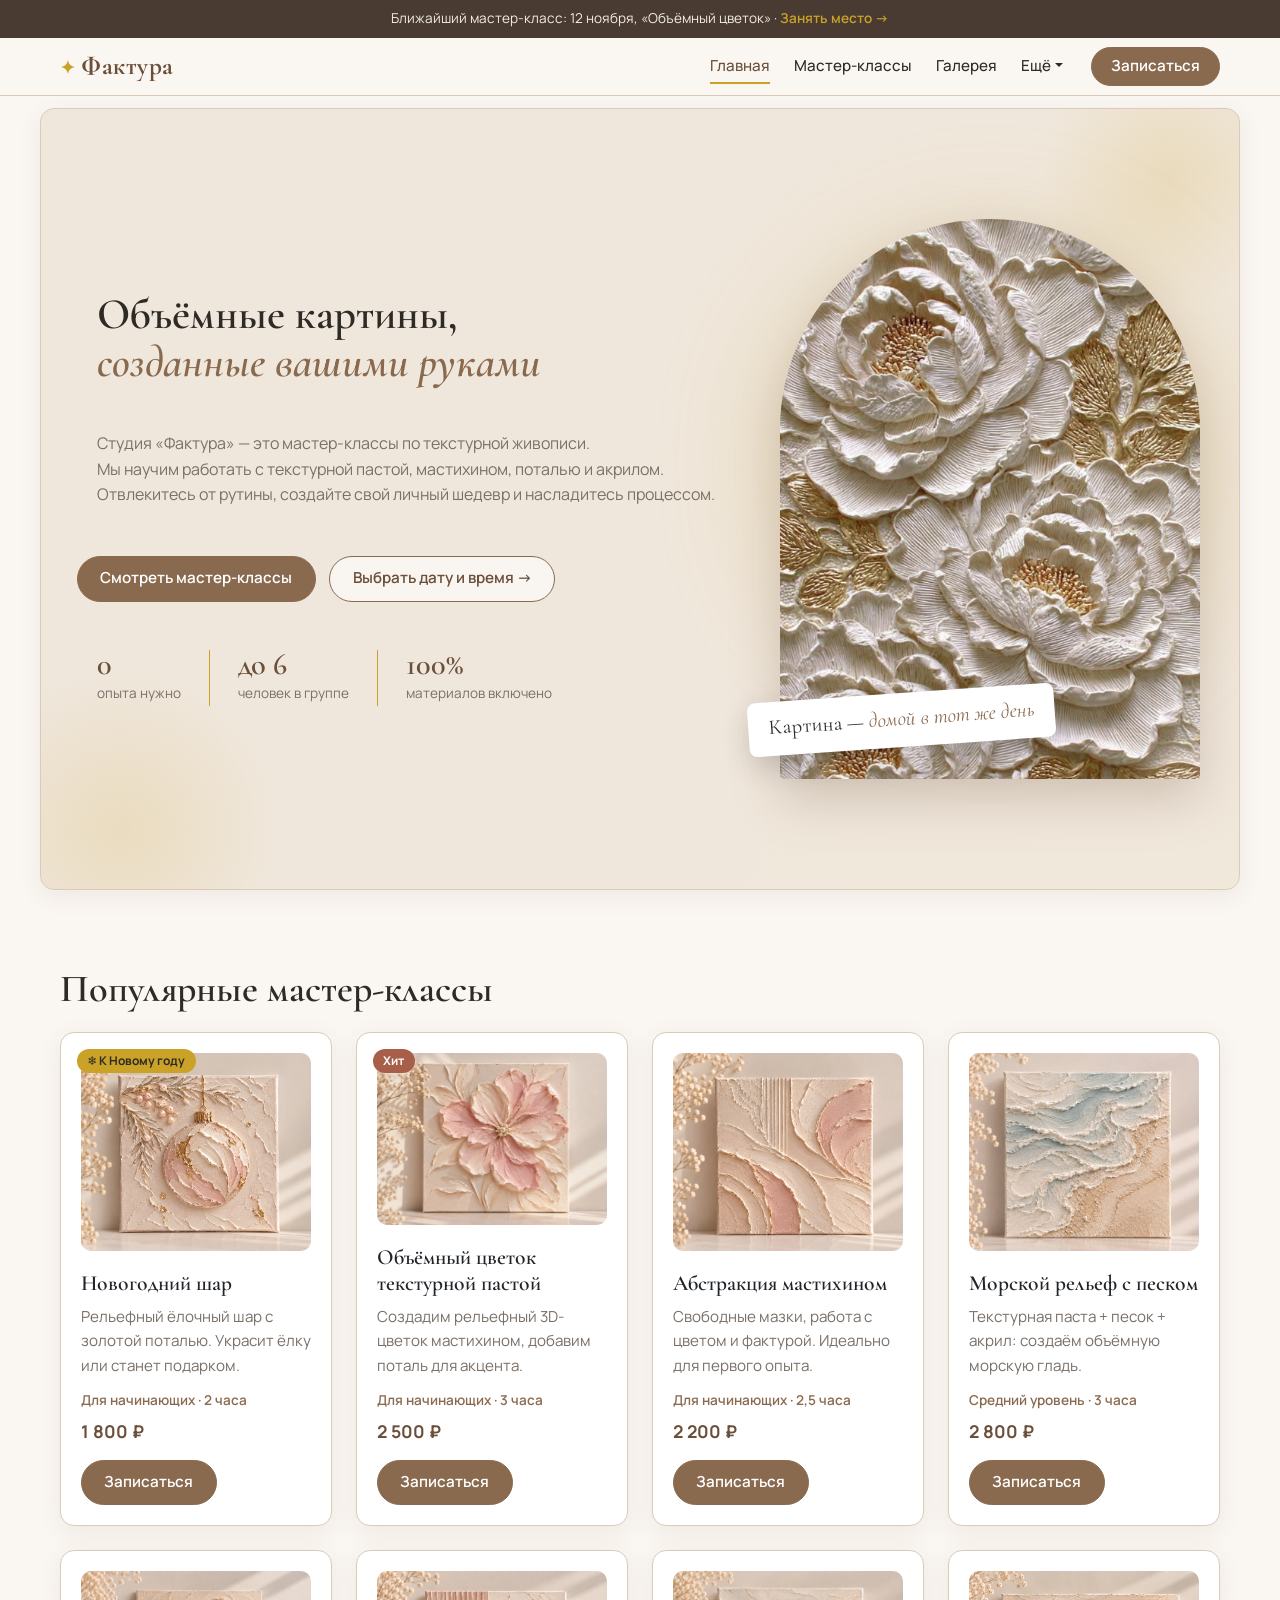
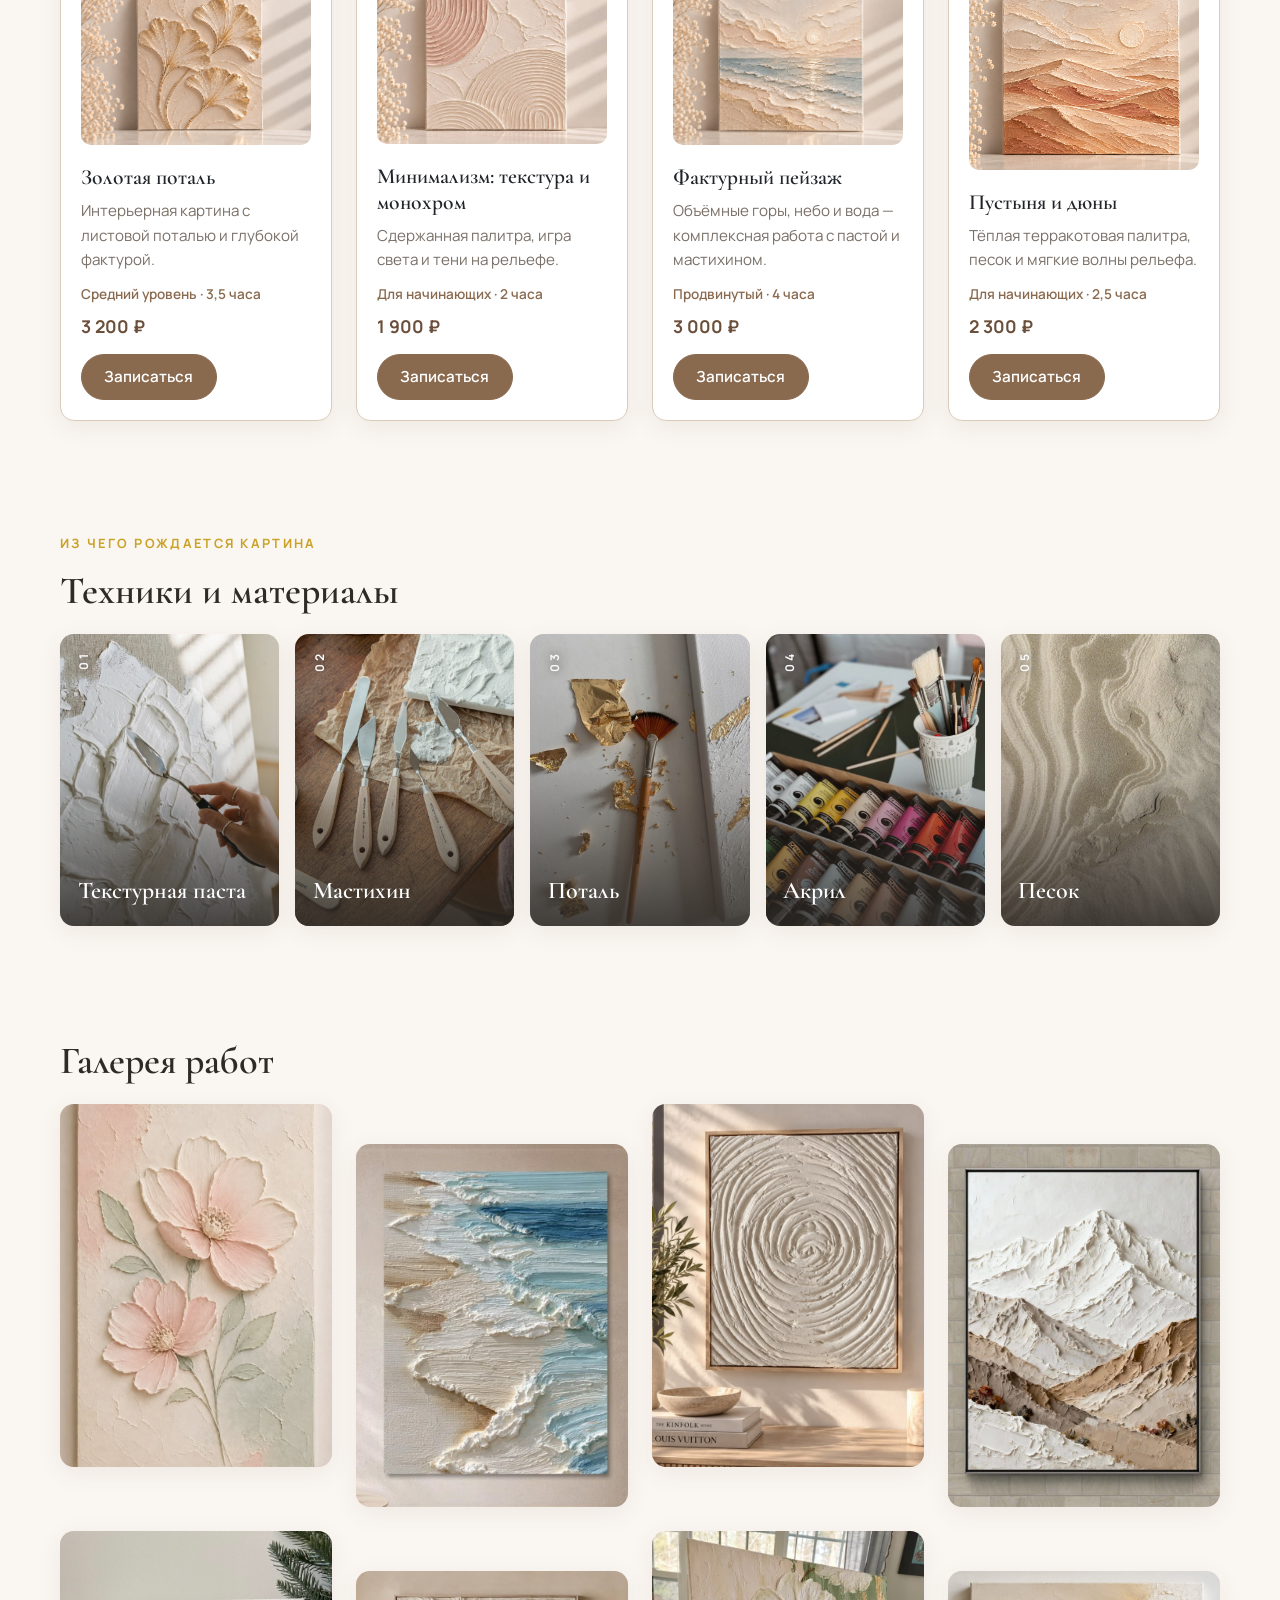
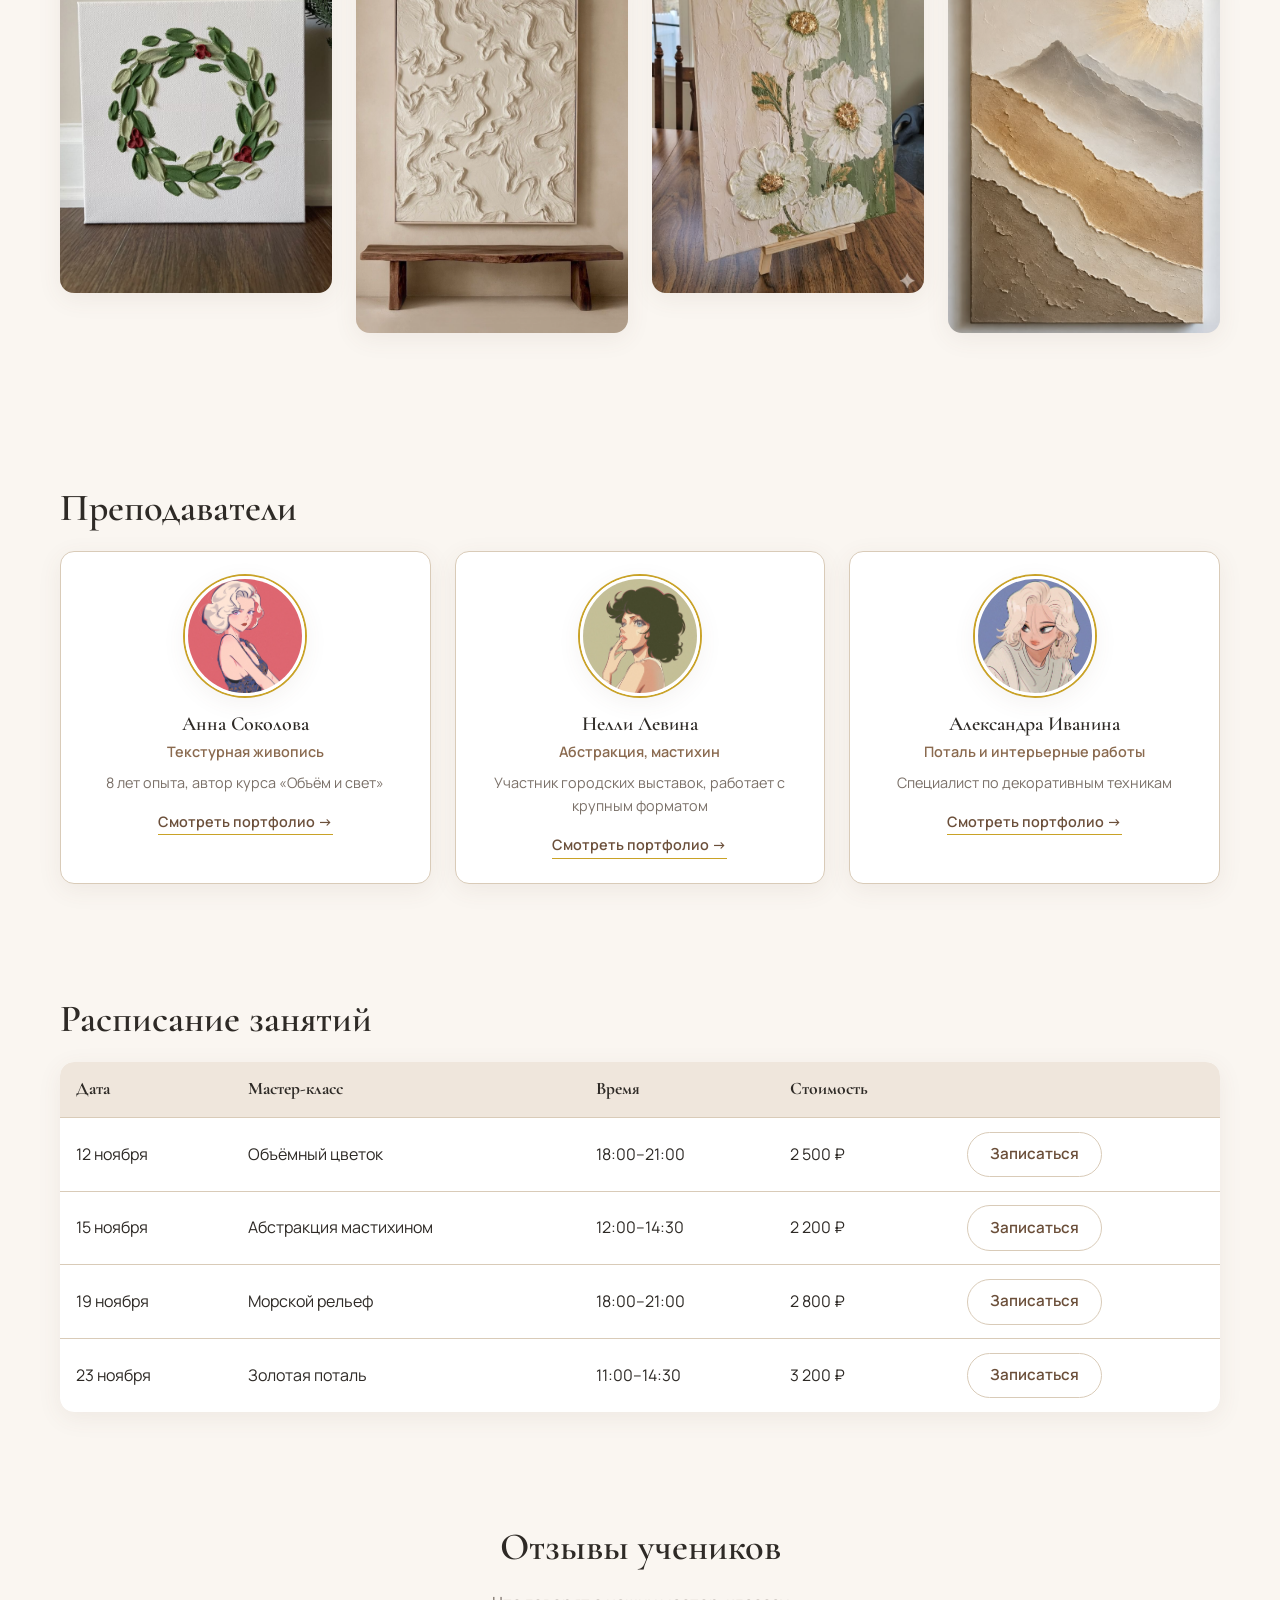
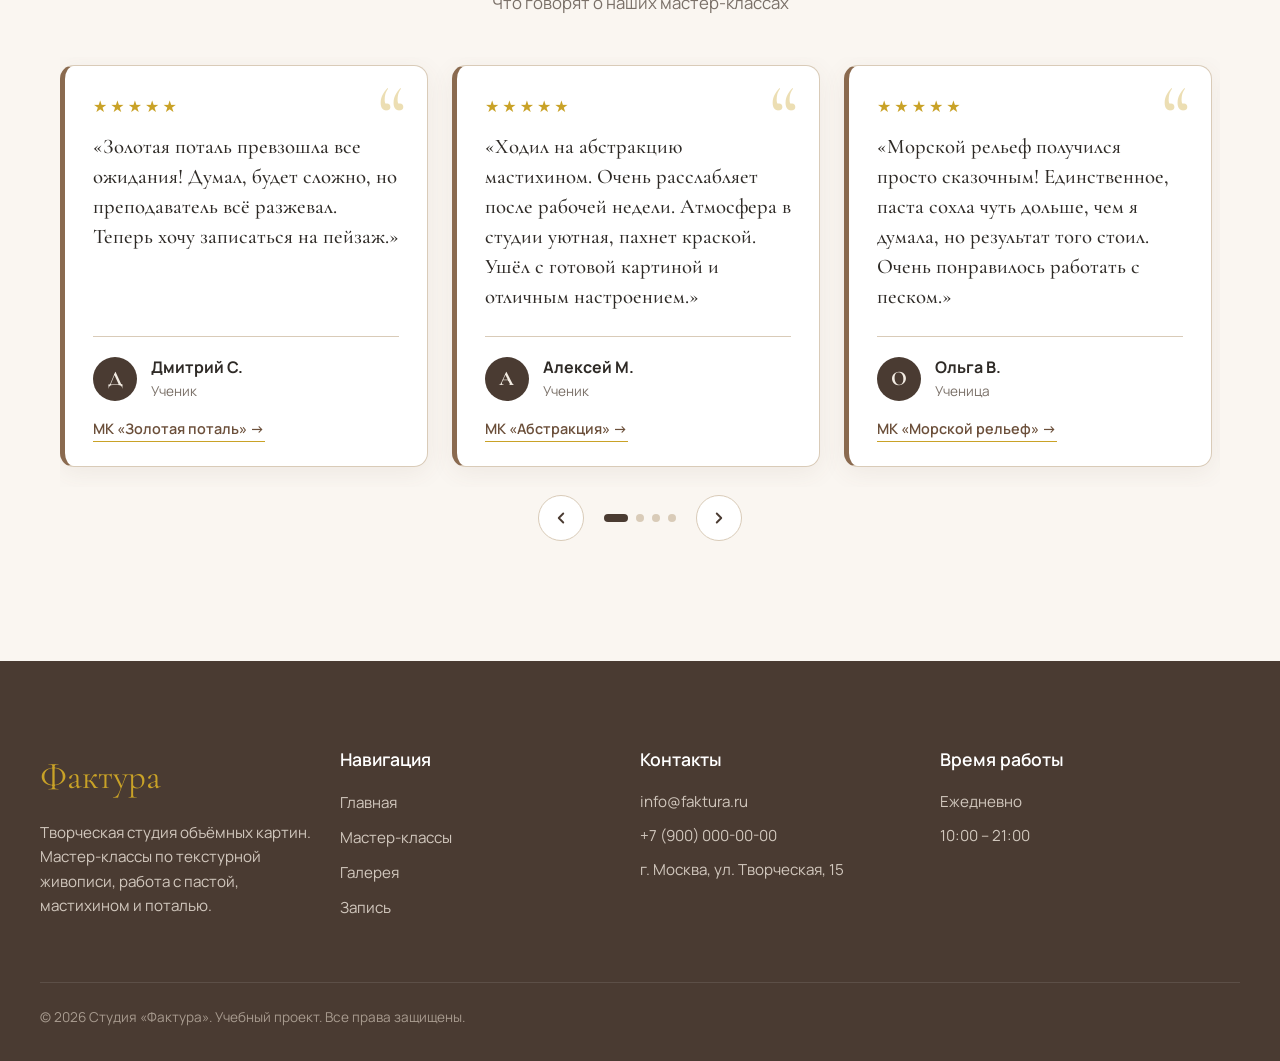
==== commit d0ca86f5: "feat: add Bootstrap components pages" ====
--- a/index.html
+++ b/index.html
@@ -24,19 +24,33 @@
     Ближайший мастер-класс: 12 ноября, «Объёмный цветок» ·
     <a href="order.html">Занять место →</a>
   </div>
-  <div class="site-header__inner">
-    <a class="site-header__logo" href="index.html"><span class="site-header__star">✦</span>Фактура</a>
-    <div class="site-header__right">
-      <nav class="site-nav" aria-label="Основная навигация">
-        <ul class="site-nav__list">
-          <li class="site-nav__item"><a class="site-nav__link site-nav__link--active" href="index.html" aria-current="page">Главная</a></li>
-          <li class="site-nav__item"><a class="site-nav__link" href="catalog.html">Мастер-классы</a></li>
-          <li class="site-nav__item"><a class="site-nav__link" href="#gallery">Галерея</a></li>
+  <nav class="navbar navbar-expand-lg" aria-label="Основная навигация">
+    <div class="container">
+      <a class="navbar-brand site-header__logo" href="index.html"><span class="site-header__star">✦</span>Фактура</a>
+      <button class="navbar-toggler" type="button" data-bs-toggle="collapse" data-bs-target="#mainNavbar"
+              aria-controls="mainNavbar" aria-expanded="false" aria-label="Переключить навигацию">
+        <span class="navbar-toggler-icon"></span>
+      </button>
+      <div class="collapse navbar-collapse" id="mainNavbar">
+        <ul class="navbar-nav ms-auto align-items-lg-center">
+          <li class="nav-item"><a class="nav-link active" aria-current="page" href="index.html">Главная</a></li>
+          <li class="nav-item"><a class="nav-link" href="catalog.html">Мастер-классы</a></li>
+          <li class="nav-item"><a class="nav-link" href="index.html#gallery">Галерея</a></li>
+          <li class="nav-item dropdown">
+            <a class="nav-link dropdown-toggle" href="#" role="button" data-bs-toggle="dropdown" aria-expanded="false">Ещё</a>
+            <ul class="dropdown-menu dropdown-menu-end">
+              <li><a class="dropdown-item" href="catalog.html">Все мастер-классы</a></li>
+              <li><a class="dropdown-item" href="product.html">О мастер-классе</a></li>
+              <li><a class="dropdown-item" href="index.html#popular">Популярное</a></li>
+              <li><hr class="dropdown-divider"></li>
+              <li><a class="dropdown-item" href="order.html">Оформить запись</a></li>
+            </ul>
+          </li>
         </ul>
-      </nav>
-      <a class="button button--primary" href="order.html">Записаться</a>
+        <a class="btn btn-primary ms-lg-3 mt-3 mt-lg-0" href="order.html">Записаться</a>
+      </div>
     </div>
-  </div>
+  </nav>
 </header>
 
   <!-- Модальное окно записи -->
@@ -122,8 +136,8 @@
         </div>
 
         <div class="order-form__actions order-form__field--wide">
-          <button class="button button--primary" type="submit">Отправить заявку</button>
-          <button class="button button--secondary" type="button" id="close-order-dialog">Закрыть</button>
+          <button class="btn btn-primary" type="submit">Отправить заявку</button>
+          <button class="btn btn-outline-primary" type="button" id="close-order-dialog">Закрыть</button>
         </div>
       </form>
 
@@ -134,7 +148,7 @@
       <span class="order-success__star">✦</span>
       <h2 class="order-success__title">Спасибо за заявку!</h2>
       <p class="order-success__text">Мы свяжемся с вами в ближайшее время и подтвердим запись.</p>
-      <button class="button button--primary" type="button" id="success-close">Отлично</button>
+      <button class="btn btn-primary" type="button" id="success-close">Отлично</button>
     </div>
 
   </dialog>
@@ -166,8 +180,8 @@
         </div>
 
         <div class="dialog-actions">
-          <button type="button" class="button button--secondary" id="gd-close">Закрыть</button>
-          <a href="order.html" class="button button--primary">Записаться на такой же</a>
+          <button type="button" class="btn btn-outline-primary" id="gd-close">Закрыть</button>
+          <a href="order.html" class="btn btn-primary">Записаться на такой же</a>
         </div>
       </div>
     </dialog>
@@ -195,8 +209,8 @@
         </div>
 
         <div class="dialog-actions">
-          <button type="button" class="button button--secondary" id="td-close">Закрыть</button>
-          <a href="order.html" class="button button--primary">Записаться</a>
+          <button type="button" class="btn btn-outline-primary" id="td-close">Закрыть</button>
+          <a href="order.html" class="btn btn-primary">Записаться</a>
         </div>
       </div>
     </dialog>
@@ -217,8 +231,8 @@
         </p>
 
         <div class="hero__actions">
-          <a class="button button--primary" href="#popular">Смотреть мастер-классы</a>
-          <a class="button button--secondary" href="order.html">Выбрать дату и время →</a>
+          <a class="btn btn-primary" href="#popular">Смотреть мастер-классы</a>
+          <a class="btn btn-outline-primary" href="order.html">Выбрать дату и время →</a>
         </div>
 
         <ul class="hero__facts">
@@ -243,118 +257,118 @@
       <div class="row g-4">
 
         <!-- МК: Новогодний шар -->
-        <div class="col-12 col-md-6 col-lg-4 col-xl-3"><article class="product-card h-100">
-          <span class="product-card__badge product-card__badge--ny">❄ К Новому году</span>
-          <div class="product-card__image-wrapper">
-            <img src="images/pic8.png" alt="Мастер-класс «Новогодний шар»" class="product-card__image">
-          </div>
-          <h3 class="product-card__title">Новогодний шар</h3>
-          <p class="product-card__description">Рельефный ёлочный шар с золотой поталью. Украсит ёлку или станет подарком.</p>
+        <div class="col-12 col-md-6 col-lg-4 col-xl-3"><article class="card product-card h-100">
+          <span class="badge rounded-pill product-card__badge product-card__badge--ny">❄ К Новому году</span>
+          <img src="images/pic8.png" alt="Мастер-класс «Новогодний шар»" class="card-img-top product-card__image">
+          <div class="card-body d-flex flex-column">
+            <h3 class="card-title product-card__title">Новогодний шар</h3>
+          <p class="card-text product-card__description">Рельефный ёлочный шар с золотой поталью. Украсит ёлку или станет подарком.</p>
           <p class="product-card__meta">Для начинающих · 2 часа</p>
           <p class="product-card__price">1 800 ₽</p>
           <div class="product-card__actions">
-            <button class="button button--primary" type="button" data-product="Новогодний шар">Записаться</button>
-          </div>
-        </article></div>
+            <button class="btn btn-primary" type="button" data-product="Новогодний шар">Записаться</button>
+          </div>
+        </div>
+          </article></div>
 
         <!-- МК 1 -->
-        <div class="col-12 col-md-6 col-lg-4 col-xl-3"><article class="product-card h-100">
-          <span class="product-card__badge product-card__badge--hit">Хит</span>
-          <div class="product-card__image-wrapper">
-            <img src="images/pic1.png" alt="Мастер-класс «Объёмный цветок текстурной пастой»" class="product-card__image">
-          </div>
-          <h3 class="product-card__title">Объёмный цветок текстурной пастой</h3>
-          <p class="product-card__description">Создадим рельефный 3D-цветок мастихином, добавим поталь для акцента.</p>
+        <div class="col-12 col-md-6 col-lg-4 col-xl-3"><article class="card product-card h-100">
+          <span class="badge rounded-pill product-card__badge product-card__badge--hit">Хит</span>
+          <img src="images/pic1.png" alt="Мастер-класс «Объёмный цветок текстурной пастой»" class="card-img-top product-card__image">
+          <div class="card-body d-flex flex-column">
+            <h3 class="card-title product-card__title">Объёмный цветок текстурной пастой</h3>
+          <p class="card-text product-card__description">Создадим рельефный 3D-цветок мастихином, добавим поталь для акцента.</p>
           <p class="product-card__meta">Для начинающих · 3 часа</p>
           <p class="product-card__price">2 500 ₽</p>
           <div class="product-card__actions">
-            <button class="button button--primary" type="button" data-product="Объёмный цветок текстурной пастой">Записаться</button>
-          </div>
-        </article></div>
+            <button class="btn btn-primary" type="button" data-product="Объёмный цветок текстурной пастой">Записаться</button>
+          </div>
+        </div>
+          </article></div>
 
         <!-- МК 2 -->
-        <div class="col-12 col-md-6 col-lg-4 col-xl-3"><article class="product-card h-100">
-           <div class="product-card__image-wrapper">
-            <img src="images/pic2.png" alt="Мастер-класс «Абстракция мастихином»" class="product-card__image">
-          </div>
-          <h3 class="product-card__title">Абстракция мастихином</h3>
-          <p class="product-card__description">Свободные мазки, работа с цветом и фактурой. Идеально для первого опыта.</p>
+        <div class="col-12 col-md-6 col-lg-4 col-xl-3"><article class="card product-card h-100">
+           <img src="images/pic2.png" alt="Мастер-класс «Абстракция мастихином»" class="card-img-top product-card__image">
+          <div class="card-body d-flex flex-column">
+            <h3 class="card-title product-card__title">Абстракция мастихином</h3>
+          <p class="card-text product-card__description">Свободные мазки, работа с цветом и фактурой. Идеально для первого опыта.</p>
           <p class="product-card__meta">Для начинающих · 2,5 часа</p>
           <p class="product-card__price">2 200 ₽</p>
           <div class="product-card__actions">
-            <button class="button button--primary" type="button" data-product="Абстракция мастихином">Записаться</button>
-          </div>
-        </article></div>
+            <button class="btn btn-primary" type="button" data-product="Абстракция мастихином">Записаться</button>
+          </div>
+        </div>
+          </article></div>
 
         <!-- МК 3 -->
-        <div class="col-12 col-md-6 col-lg-4 col-xl-3"><article class="product-card h-100">
-          <div class="product-card__image-wrapper">
-            <img src="images/pic3.png" alt="Мастер-класс «Морской рельеф с песком»" class="product-card__image">
-          </div>
-          <h3 class="product-card__title">Морской рельеф с песком</h3>
-          <p class="product-card__description">Текстурная паста + песок + акрил: создаём объёмную морскую гладь.</p>
+        <div class="col-12 col-md-6 col-lg-4 col-xl-3"><article class="card product-card h-100">
+          <img src="images/pic3.png" alt="Мастер-класс «Морской рельеф с песком»" class="card-img-top product-card__image">
+          <div class="card-body d-flex flex-column">
+            <h3 class="card-title product-card__title">Морской рельеф с песком</h3>
+          <p class="card-text product-card__description">Текстурная паста + песок + акрил: создаём объёмную морскую гладь.</p>
           <p class="product-card__meta">Средний уровень · 3 часа</p>
           <p class="product-card__price">2 800 ₽</p>
           <div class="product-card__actions">
-            <button class="button button--primary" type="button" data-product="Морской рельеф с песком">Записаться</button>
-          </div>
-        </article></div>
+            <button class="btn btn-primary" type="button" data-product="Морской рельеф с песком">Записаться</button>
+          </div>
+        </div>
+          </article></div>
 
         <!-- МК 4 -->
-        <div class="col-12 col-md-6 col-lg-4 col-xl-3"><article class="product-card h-100">
-          <div class="product-card__image-wrapper">
-            <img src="images/pic4.png" alt="Мастер-класс «Золотая поталь»" class="product-card__image">
-          </div>
-          <h3 class="product-card__title">Золотая поталь</h3>
-          <p class="product-card__description">Интерьерная картина с листовой поталью и глубокой фактурой.</p>
+        <div class="col-12 col-md-6 col-lg-4 col-xl-3"><article class="card product-card h-100">
+          <img src="images/pic4.png" alt="Мастер-класс «Золотая поталь»" class="card-img-top product-card__image">
+          <div class="card-body d-flex flex-column">
+            <h3 class="card-title product-card__title">Золотая поталь</h3>
+          <p class="card-text product-card__description">Интерьерная картина с листовой поталью и глубокой фактурой.</p>
           <p class="product-card__meta">Средний уровень · 3,5 часа</p>
           <p class="product-card__price">3 200 ₽</p>
           <div class="product-card__actions">
-            <button class="button button--primary" type="button" data-product="Золотая поталь">Записаться</button>
-          </div>
-        </article></div>
+            <button class="btn btn-primary" type="button" data-product="Золотая поталь">Записаться</button>
+          </div>
+        </div>
+          </article></div>
 
         <!-- МК 5 -->
-        <div class="col-12 col-md-6 col-lg-4 col-xl-3"><article class="product-card h-100">
-          <div class="product-card__image-wrapper">
-            <img src="images/pic5.jpg" alt="Мастер-класс «Минимализм: текстура и монохром»" class="product-card__image">
-          </div>
-          <h3 class="product-card__title">Минимализм: текстура и монохром</h3>
-          <p class="product-card__description">Сдержанная палитра, игра света и тени на рельефе.</p>
+        <div class="col-12 col-md-6 col-lg-4 col-xl-3"><article class="card product-card h-100">
+          <img src="images/pic5.jpg" alt="Мастер-класс «Минимализм: текстура и монохром»" class="card-img-top product-card__image">
+          <div class="card-body d-flex flex-column">
+            <h3 class="card-title product-card__title">Минимализм: текстура и монохром</h3>
+          <p class="card-text product-card__description">Сдержанная палитра, игра света и тени на рельефе.</p>
           <p class="product-card__meta">Для начинающих · 2 часа</p>
           <p class="product-card__price">1 900 ₽</p>
           <div class="product-card__actions">
-            <button class="button button--primary" type="button" data-product="Минимализм: текстура и монохром">Записаться</button>
-          </div>
-        </article></div>
+            <button class="btn btn-primary" type="button" data-product="Минимализм: текстура и монохром">Записаться</button>
+          </div>
+        </div>
+          </article></div>
 
         <!-- МК 6 -->
-        <div class="col-12 col-md-6 col-lg-4 col-xl-3"><article class="product-card h-100">
-          <div class="product-card__image-wrapper">
-            <img src="images/pic6.png" alt="Мастер-класс «Фактурный пейзаж»" class="product-card__image">
-          </div>
-          <h3 class="product-card__title">Фактурный пейзаж</h3>
-          <p class="product-card__description">Объёмные горы, небо и вода — комплексная работа с пастой и мастихином.</p>
+        <div class="col-12 col-md-6 col-lg-4 col-xl-3"><article class="card product-card h-100">
+          <img src="images/pic6.png" alt="Мастер-класс «Фактурный пейзаж»" class="card-img-top product-card__image">
+          <div class="card-body d-flex flex-column">
+            <h3 class="card-title product-card__title">Фактурный пейзаж</h3>
+          <p class="card-text product-card__description">Объёмные горы, небо и вода — комплексная работа с пастой и мастихином.</p>
           <p class="product-card__meta">Продвинутый · 4 часа</p>
           <p class="product-card__price">3 000 ₽</p>
           <div class="product-card__actions">
-            <button class="button button--primary" type="button" data-product="Фактурный пейзаж">Записаться</button>
-          </div>
-        </article></div>
+            <button class="btn btn-primary" type="button" data-product="Фактурный пейзаж">Записаться</button>
+          </div>
+        </div>
+          </article></div>
 
         <!-- МК: Пустыня и дюны -->
-        <div class="col-12 col-md-6 col-lg-4 col-xl-3"><article class="product-card h-100">
-          <div class="product-card__image-wrapper">
-            <img src="images/pic7.png" alt="Мастер-класс «Пустыня и дюны»" class="product-card__image">
-          </div>
-          <h3 class="product-card__title">Пустыня и дюны</h3>
-          <p class="product-card__description">Тёплая терракотовая палитра, песок и мягкие волны рельефа.</p>
+        <div class="col-12 col-md-6 col-lg-4 col-xl-3"><article class="card product-card h-100">
+          <img src="images/pic7.png" alt="Мастер-класс «Пустыня и дюны»" class="card-img-top product-card__image">
+          <div class="card-body d-flex flex-column">
+            <h3 class="card-title product-card__title">Пустыня и дюны</h3>
+          <p class="card-text product-card__description">Тёплая терракотовая палитра, песок и мягкие волны рельефа.</p>
           <p class="product-card__meta">Для начинающих · 2,5 часа</p>
           <p class="product-card__price">2 300 ₽</p>
           <div class="product-card__actions">
-            <button class="button button--primary" type="button" data-product="Пустыня и дюны">Записаться</button>
-          </div>
-        </article></div>
+            <button class="btn btn-primary" type="button" data-product="Пустыня и дюны">Записаться</button>
+          </div>
+        </div>
+          </article></div>
 
       </div>
     </section>
@@ -575,10 +589,10 @@
             <tr><th>Дата</th><th>Мастер-класс</th><th>Время</th><th>Стоимость</th><th></th></tr>
           </thead>
           <tbody>
-            <tr><td>12 ноября</td><td>Объёмный цветок</td><td>18:00–21:00</td><td>2 500 ₽</td><td><button class="button button--secondary" data-product="Объёмный цветок текстурной пастой">Записаться</button></td></tr>
-            <tr><td>15 ноября</td><td>Абстракция мастихином</td><td>12:00–14:30</td><td>2 200 ₽</td><td><button class="button button--secondary" data-product="Абстракция мастихином">Записаться</button></td></tr>
-            <tr><td>19 ноября</td><td>Морской рельеф</td><td>18:00–21:00</td><td>2 800 ₽</td><td><button class="button button--secondary" data-product="Морской рельеф с песком">Записаться</button></td></tr>
-            <tr><td>23 ноября</td><td>Золотая поталь</td><td>11:00–14:30</td><td>3 200 ₽</td><td><button class="button button--secondary" data-product="Золотая поталь">Записаться</button></td></tr>
+            <tr><td>12 ноября</td><td>Объёмный цветок</td><td>18:00–21:00</td><td>2 500 ₽</td><td><button class="btn btn-outline-primary" data-product="Объёмный цветок текстурной пастой">Записаться</button></td></tr>
+            <tr><td>15 ноября</td><td>Абстракция мастихином</td><td>12:00–14:30</td><td>2 200 ₽</td><td><button class="btn btn-outline-primary" data-product="Абстракция мастихином">Записаться</button></td></tr>
+            <tr><td>19 ноября</td><td>Морской рельеф</td><td>18:00–21:00</td><td>2 800 ₽</td><td><button class="btn btn-outline-primary" data-product="Морской рельеф с песком">Записаться</button></td></tr>
+            <tr><td>23 ноября</td><td>Золотая поталь</td><td>11:00–14:30</td><td>3 200 ₽</td><td><button class="btn btn-outline-primary" data-product="Золотая поталь">Записаться</button></td></tr>
           </tbody>
         </table>
       </div>
--- a/css/custom.css
+++ b/css/custom.css
@@ -2176,9 +2176,6 @@
 }
 
 .order-form--page {
-  display: grid;
-  grid-template-columns: 1fr 1fr;
-  gap: 0 1.25rem;
   max-width: none;
   padding: clamp(1.25rem, 3vw, 2rem);
   border: none;
@@ -2288,7 +2285,7 @@
 
 .order-side__contacts {
   padding: 1.25rem 1.5rem;
-  border-left: 4px solid var(--facture-primary-dark);
+  border-left: 4px solid var(--facture-accent);
   border-radius: 10px;
   background: var(--facture-surface);
   font-size: 0.95rem;
@@ -2333,4 +2330,462 @@
 /* общая ширина контейнеров совпадает с шапкой и секциями (1200px) */
 .container {
   max-width: 1200px;
+}
+
+
+/* =====================================================
+   ПРАКТИКА 10: Bootstrap-компоненты в фирменных цветах
+   Цвета задаются через CSS-переменные самих компонентов
+   ===================================================== */
+
+/* ----- кнопки ----- */
+.btn {
+  --bs-btn-padding-x: 1.4rem;
+  --bs-btn-padding-y: 0.65rem;
+  --bs-btn-font-size: 0.95rem;
+  --bs-btn-font-weight: 600;
+  --bs-btn-border-radius: 999px;
+  transition: transform 0.15s, background 0.2s, color 0.2s, border-color 0.2s;
+}
+
+.btn:hover {
+  transform: translateY(-1px);
+}
+
+.btn-lg {
+  --bs-btn-padding-x: 1.8rem;
+  --bs-btn-padding-y: 0.8rem;
+  --bs-btn-font-size: 1rem;
+}
+
+.btn-primary {
+  --bs-btn-color: #fff;
+  --bs-btn-bg: var(--facture-primary);
+  --bs-btn-border-color: var(--facture-primary);
+  --bs-btn-hover-color: #fff;
+  --bs-btn-hover-bg: var(--facture-primary-dark);
+  --bs-btn-hover-border-color: var(--facture-primary-dark);
+  --bs-btn-active-color: #fff;
+  --bs-btn-active-bg: var(--facture-primary-dark);
+  --bs-btn-active-border-color: var(--facture-primary-dark);
+  --bs-btn-focus-shadow-rgb: 138, 106, 79;
+}
+
+.btn-outline-primary {
+  --bs-btn-color: var(--facture-primary-dark);
+  --bs-btn-border-color: var(--facture-border);
+  --bs-btn-hover-color: var(--facture-primary-dark);
+  --bs-btn-hover-bg: var(--facture-surface);
+  --bs-btn-hover-border-color: var(--facture-border);
+  --bs-btn-active-color: var(--facture-primary-dark);
+  --bs-btn-active-bg: var(--facture-surface-2);
+  --bs-btn-active-border-color: var(--facture-border);
+  --bs-btn-focus-shadow-rgb: 201, 162, 39;
+}
+
+.btn-link {
+  --bs-btn-color: var(--facture-primary);
+  --bs-btn-hover-color: var(--facture-primary-dark);
+}
+
+.hero__actions .btn-outline-primary {
+  background: rgba(255, 255, 255, 0.6);
+  border-color: var(--facture-primary);
+}
+
+.hero__actions .btn-outline-primary:hover {
+  background: #fff;
+}
+
+.site-header .btn {
+  --bs-btn-padding-x: 1.2rem;
+  --bs-btn-padding-y: 0.45rem;
+  white-space: nowrap;
+}
+
+.filters-form .btn {
+  width: 100%;
+  margin-top: 0.5rem;
+}
+
+.order-success .btn + .btn {
+  margin-left: 0.5rem;
+}
+
+/* ----- navbar ----- */
+.site-header .navbar {
+  --bs-navbar-padding-y: 0.55rem;
+  --bs-navbar-color: var(--facture-text);
+  --bs-navbar-hover-color: var(--facture-primary-dark);
+  --bs-navbar-active-color: var(--facture-primary-dark);
+  --bs-navbar-nav-link-padding-x: 0.75rem;
+}
+
+.site-header .navbar > .container {
+  padding-inline: 1.25rem;
+}
+
+.site-header .navbar-brand {
+  margin: 0;
+  padding: 0;
+  font-size: 1.6rem;
+  font-weight: 700;
+  line-height: 1;
+  letter-spacing: 0.5px;
+  color: var(--facture-primary-dark);
+}
+
+.site-header .navbar-brand:hover {
+  color: var(--facture-primary);
+}
+
+.site-header .navbar-brand:hover .site-header__star {
+  transform: rotate(180deg);
+}
+
+.site-header .navbar-nav .nav-link {
+  position: relative;
+  font-size: 0.95rem;
+  font-weight: 500;
+  padding-top: 0.35rem;
+  padding-bottom: 0.35rem;
+}
+
+/* подчёркивание растёт от центра (у «Ещё» там стрелка, поэтому его исключаем) */
+.site-header .navbar-nav .nav-link:not(.dropdown-toggle)::after {
+  content: "";
+  position: absolute;
+  left: 50%;
+  bottom: 0;
+  width: 0;
+  height: 2px;
+  background: var(--facture-accent);
+  transition: width 0.25s, left 0.25s;
+}
+
+.site-header .navbar-nav .nav-link:not(.dropdown-toggle):hover::after,
+.site-header .navbar-nav .nav-link.active:not(.dropdown-toggle)::after {
+  left: 0.75rem;
+  width: calc(100% - 1.5rem);
+}
+
+.site-header .navbar-toggler {
+  border-color: var(--facture-border);
+}
+
+.site-header .navbar-toggler:focus {
+  box-shadow: 0 0 0 0.2rem rgba(201, 162, 39, 0.3);
+}
+
+.site-header .dropdown-menu {
+  --bs-dropdown-link-active-bg: var(--facture-primary);
+  --bs-dropdown-link-hover-bg: var(--facture-surface);
+  --bs-dropdown-border-color: var(--facture-border);
+  --bs-dropdown-border-radius: 12px;
+  background: var(--facture-bg);
+  box-shadow: var(--facture-shadow);
+}
+
+@media (max-width: 991.98px) {
+  .site-header .navbar-collapse {
+    padding: 0.75rem 0 0.5rem;
+  }
+}
+
+/* ----- card ----- */
+.card.product-card {
+  --bs-card-border-color: var(--facture-border);
+  --bs-card-border-radius: var(--facture-radius);
+  padding: 0;
+}
+
+.product-card .card-img-top {
+  display: block;
+  width: calc(100% - 2.5rem);
+  margin: 1.25rem 1.25rem 0;
+  aspect-ratio: 4 / 3;
+  object-fit: cover;
+  border-radius: 10px;
+  background: var(--facture-surface);
+}
+
+.product-card .card-body {
+  padding: 1.25rem;
+}
+
+.product-card .card-title {
+  font-size: 1.35rem;
+}
+
+/* ----- badge ----- */
+.badge.product-card__badge {
+  font-size: 0.75rem;
+  line-height: 1.4;
+}
+
+.product-card__badge--static {
+  background: var(--facture-accent);
+  color: #2e2a26;
+  font-size: 0.8rem;
+  padding: 0.35rem 0.85rem;
+}
+
+.product-card__badge--static.product-card__badge--hit {
+  background: #a85f4a;
+  color: #fff;
+}
+
+/* ----- alert ----- */
+.alert {
+  --bs-alert-border-radius: 12px;
+}
+
+.alert-info {
+  --bs-alert-color: #5a4636;
+  --bs-alert-bg: #f4ebde;
+  --bs-alert-border-color: #e3d3b8;
+}
+
+.alert-success {
+  --bs-alert-color: #3d5a2a;
+  --bs-alert-bg: #e8f0e0;
+  --bs-alert-border-color: #9dbb84;
+}
+
+/* ----- формы ----- */
+.form-control:focus,
+.form-select:focus {
+  border-color: var(--facture-accent);
+  box-shadow: 0 0 0 4px rgba(201, 162, 39, 0.18);
+  outline: none;
+}
+
+.form-label {
+  font-weight: 600;
+  font-size: 0.95rem;
+  margin-bottom: 0.35rem;
+}
+
+.form-check-input:checked {
+  background-color: var(--facture-primary);
+  border-color: var(--facture-primary);
+}
+
+.form-check-input:focus {
+  border-color: var(--facture-accent);
+  box-shadow: 0 0 0 0.2rem rgba(201, 162, 39, 0.25);
+}
+
+.filters-form .form-check-input {
+  margin-top: 0;
+  flex-shrink: 0;
+}
+
+.filters-form .form-control {
+  background: var(--facture-bg);
+  border-color: var(--facture-border);
+}
+
+.input-group-text {
+  background: var(--facture-surface);
+  border-color: var(--facture-border);
+  color: var(--facture-muted);
+  border-radius: 10px 0 0 10px !important;
+}
+
+.input-group > .form-control.order-form__input {
+  border-radius: 0 10px 10px 0 !important;
+}
+
+.invalid-feedback.is-shown {
+  display: block;
+}
+
+.order-form--page .alert {
+  margin-bottom: 1.25rem;
+}
+
+/* ----- modal ----- */
+.modal-content {
+  border: none;
+  border-radius: var(--facture-radius);
+  background: var(--facture-bg);
+  box-shadow: 0 24px 60px rgba(46, 42, 38, 0.3);
+}
+
+.modal-header,
+.modal-footer {
+  border-color: var(--facture-border);
+}
+
+.modal-title {
+  font-family: 'Cormorant Garamond', Georgia, serif;
+  font-size: 1.6rem !important;
+}
+
+.modal-backdrop {
+  --bs-backdrop-bg: #2e2a26;
+}
+
+/* ----- accordion ----- */
+.accordion {
+  --bs-accordion-bg: #fff;
+  --bs-accordion-color: var(--facture-text);
+  --bs-accordion-border-color: var(--facture-border);
+  --bs-accordion-border-radius: var(--facture-radius);
+  --bs-accordion-inner-border-radius: calc(var(--facture-radius) - 1px);
+  --bs-accordion-btn-color: var(--facture-text);
+  --bs-accordion-active-color: var(--facture-primary-dark);
+  --bs-accordion-active-bg: var(--facture-surface);
+  --bs-accordion-btn-focus-box-shadow: 0 0 0 0.2rem rgba(201, 162, 39, 0.25);
+  box-shadow: var(--facture-shadow);
+  border-radius: var(--facture-radius);
+}
+
+.accordion-button {
+  font-weight: 600;
+}
+
+/* ----- breadcrumb, таблица, страница товара ----- */
+.breadcrumb {
+  --bs-breadcrumb-divider-color: var(--facture-muted);
+  --bs-breadcrumb-item-active-color: var(--facture-muted);
+  font-size: 0.9rem;
+}
+
+.breadcrumb a {
+  text-decoration: none;
+}
+
+.product-photo {
+  border: 1px solid var(--facture-border);
+  border-radius: var(--facture-radius);
+  overflow: hidden;
+  background: var(--facture-surface);
+}
+
+.product-photo .card-img-top {
+  width: 100%;
+  aspect-ratio: 4 / 3;
+  object-fit: cover;
+}
+
+.product-price {
+  color: var(--facture-primary-dark);
+}
+
+.product-table {
+  --bs-table-striped-bg: rgba(239, 230, 220, 0.45);
+  --bs-table-border-color: var(--facture-border);
+  background: #fff;
+}
+
+.product-table th {
+  width: 32%;
+  font-weight: 600;
+  background: var(--facture-surface);
+}
+
+/* ----- шапка страницы записи ----- */
+.page-head {
+  position: relative;
+  padding: 1.5rem 0 0.5rem;
+}
+
+.page-head::before {
+  content: "";
+  position: absolute;
+  right: 0;
+  top: 0;
+  width: 260px;
+  height: 260px;
+  border-radius: 50%;
+  background: radial-gradient(circle, rgba(201, 162, 39, 0.18), transparent 70%);
+  pointer-events: none;
+}
+
+.page-head .page-title {
+  margin-bottom: 0.75rem;
+}
+
+.page-head__line {
+  display: flex;
+  align-items: center;
+  gap: 0.75rem;
+  max-width: 320px;
+  margin-bottom: 1rem;
+  color: var(--facture-accent);
+  font-size: 0.8rem;
+}
+
+.page-head__line::before,
+.page-head__line::after {
+  content: "";
+  height: 1px;
+  flex: 1;
+}
+
+.page-head__line::before {
+  background: linear-gradient(270deg, var(--facture-accent), transparent);
+  max-width: 40px;
+}
+
+.page-head__line::after {
+  background: linear-gradient(90deg, var(--facture-accent), transparent);
+}
+
+.page-head .page-subtitle {
+  margin-bottom: 1rem;
+}
+
+.page-head__tags {
+  display: flex;
+  flex-wrap: wrap;
+  gap: 0.5rem;
+  list-style: none;
+  padding: 0;
+  margin: 0;
+}
+
+.page-head__tags li {
+  padding: 0.3rem 0.9rem;
+  border: 1px solid var(--facture-border);
+  border-radius: 999px;
+  background: #fff;
+  color: var(--facture-primary-dark);
+  font-size: 0.85rem;
+  font-weight: 600;
+}
+
+.page-head__tags li::before {
+  content: "✦";
+  margin-right: 0.45rem;
+  color: var(--facture-accent);
+  font-size: 0.7em;
+}
+
+/* поля без ошибок после проверки остаются нейтральными (без зелёной рамки) */
+.was-validated .form-control:valid,
+.was-validated .form-select:valid {
+  border-color: var(--facture-border);
+  background-image: none;
+  padding-right: 0.9rem;
+}
+
+.was-validated .form-control:valid:focus,
+.was-validated .form-select:valid:focus {
+  border-color: var(--facture-accent);
+  box-shadow: 0 0 0 4px rgba(201, 162, 39, 0.18);
+}
+
+.was-validated .form-check-input:valid {
+  border-color: var(--bs-border-color);
+}
+
+.was-validated .form-check-input:valid:checked {
+  background-color: var(--facture-primary);
+}
+
+.was-validated .form-check-input:valid ~ .form-check-label {
+  color: inherit;
 }
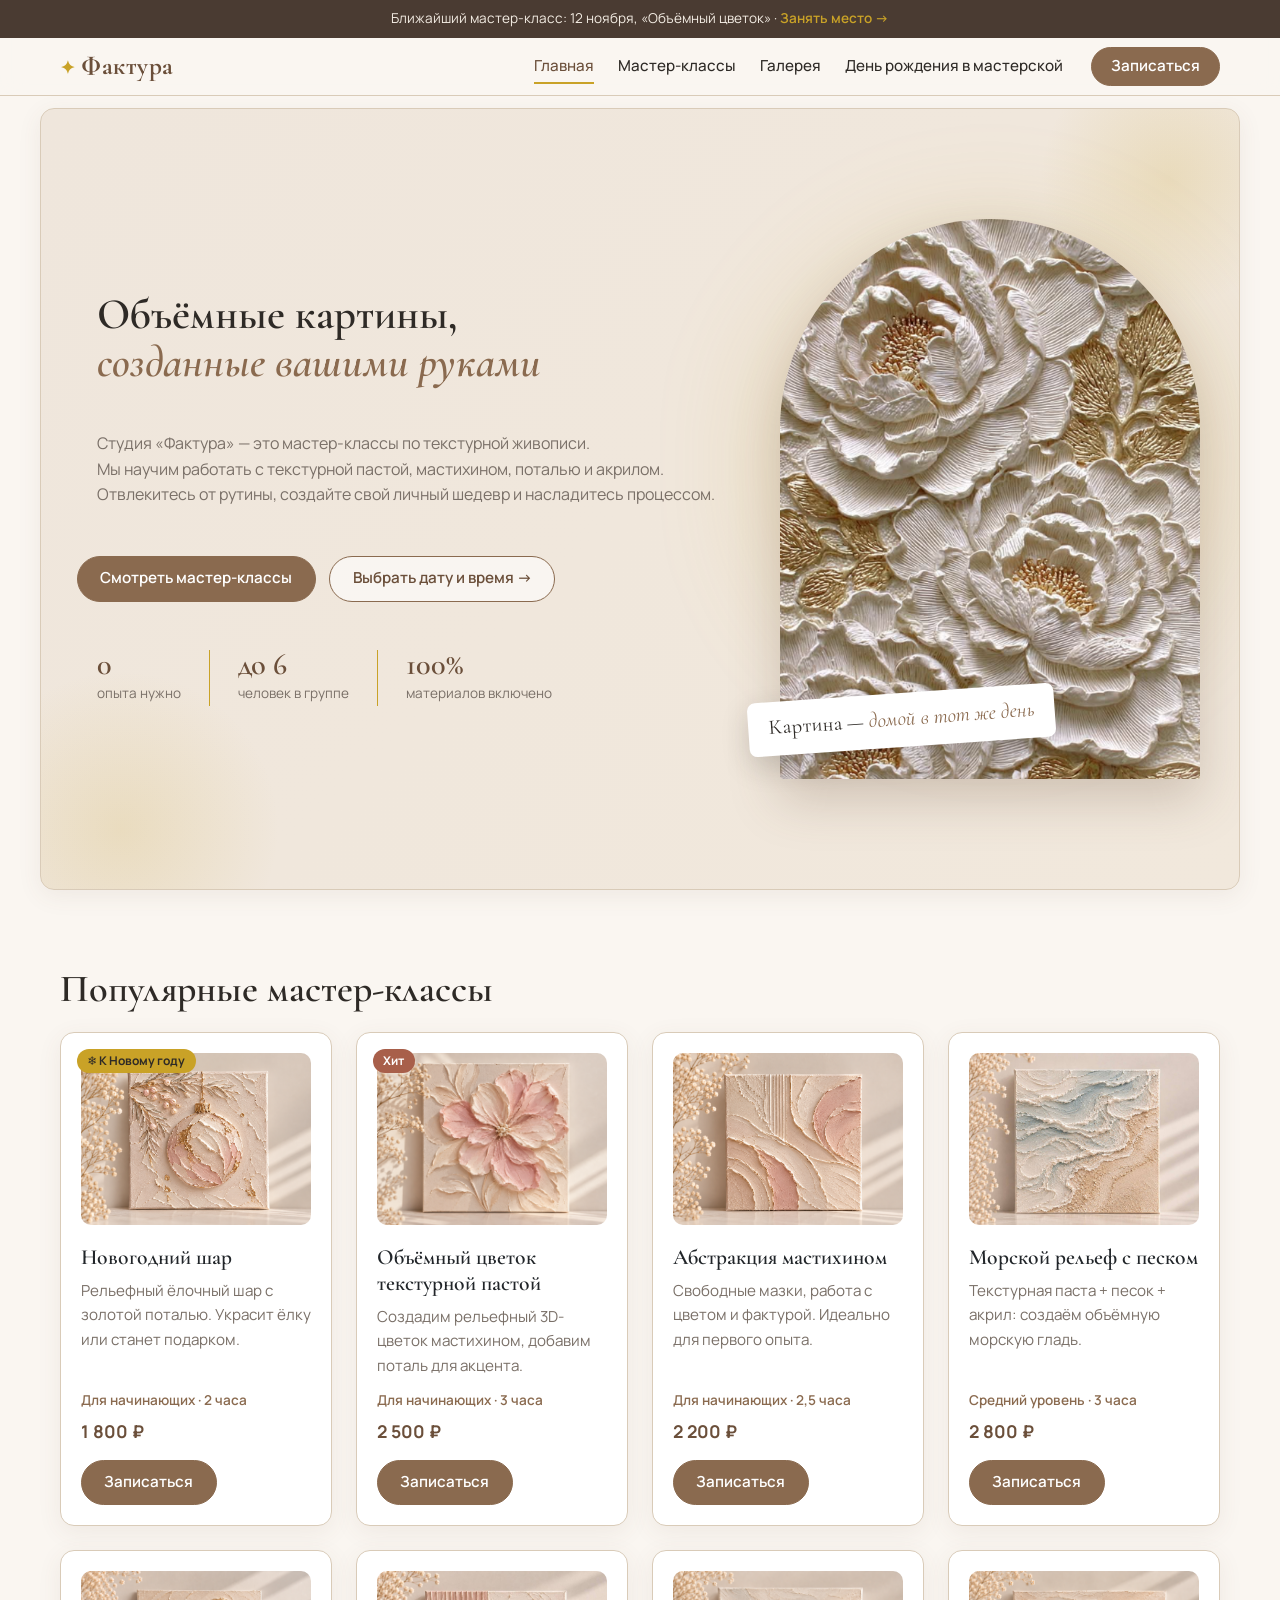
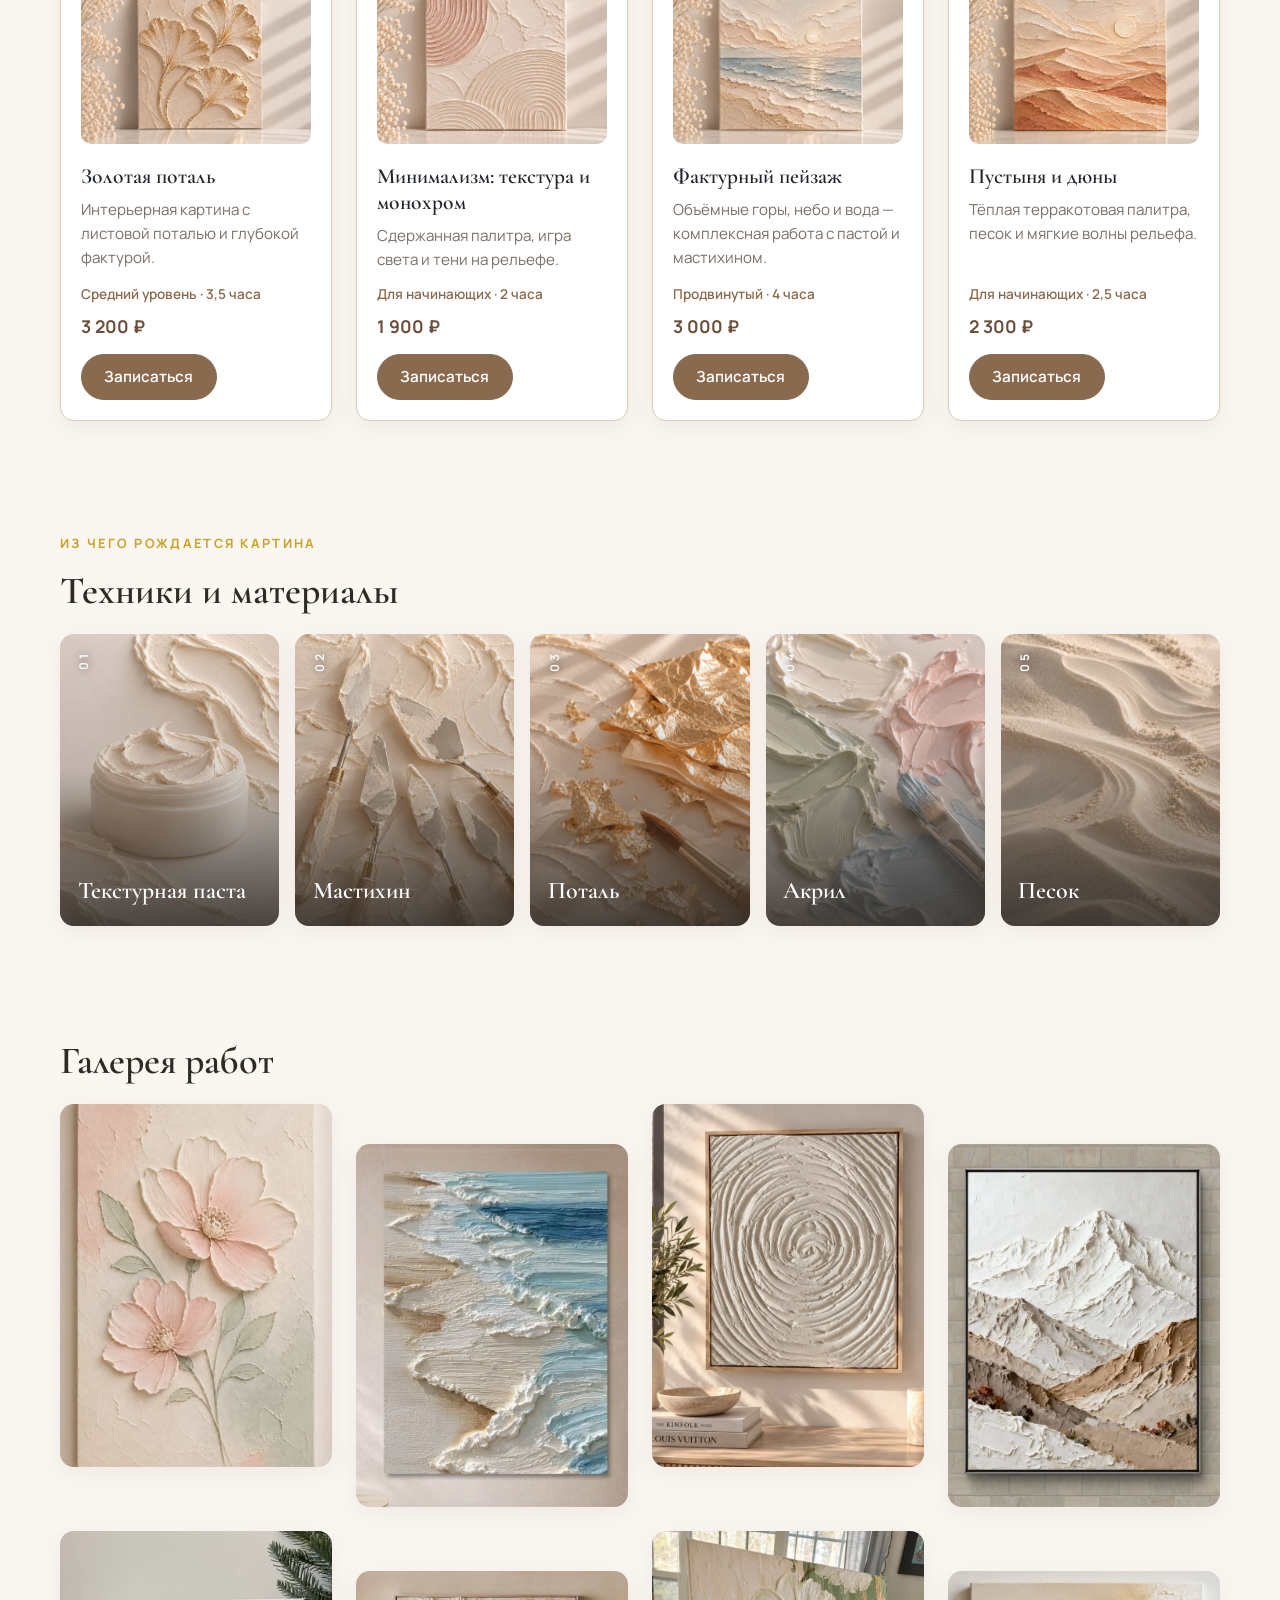
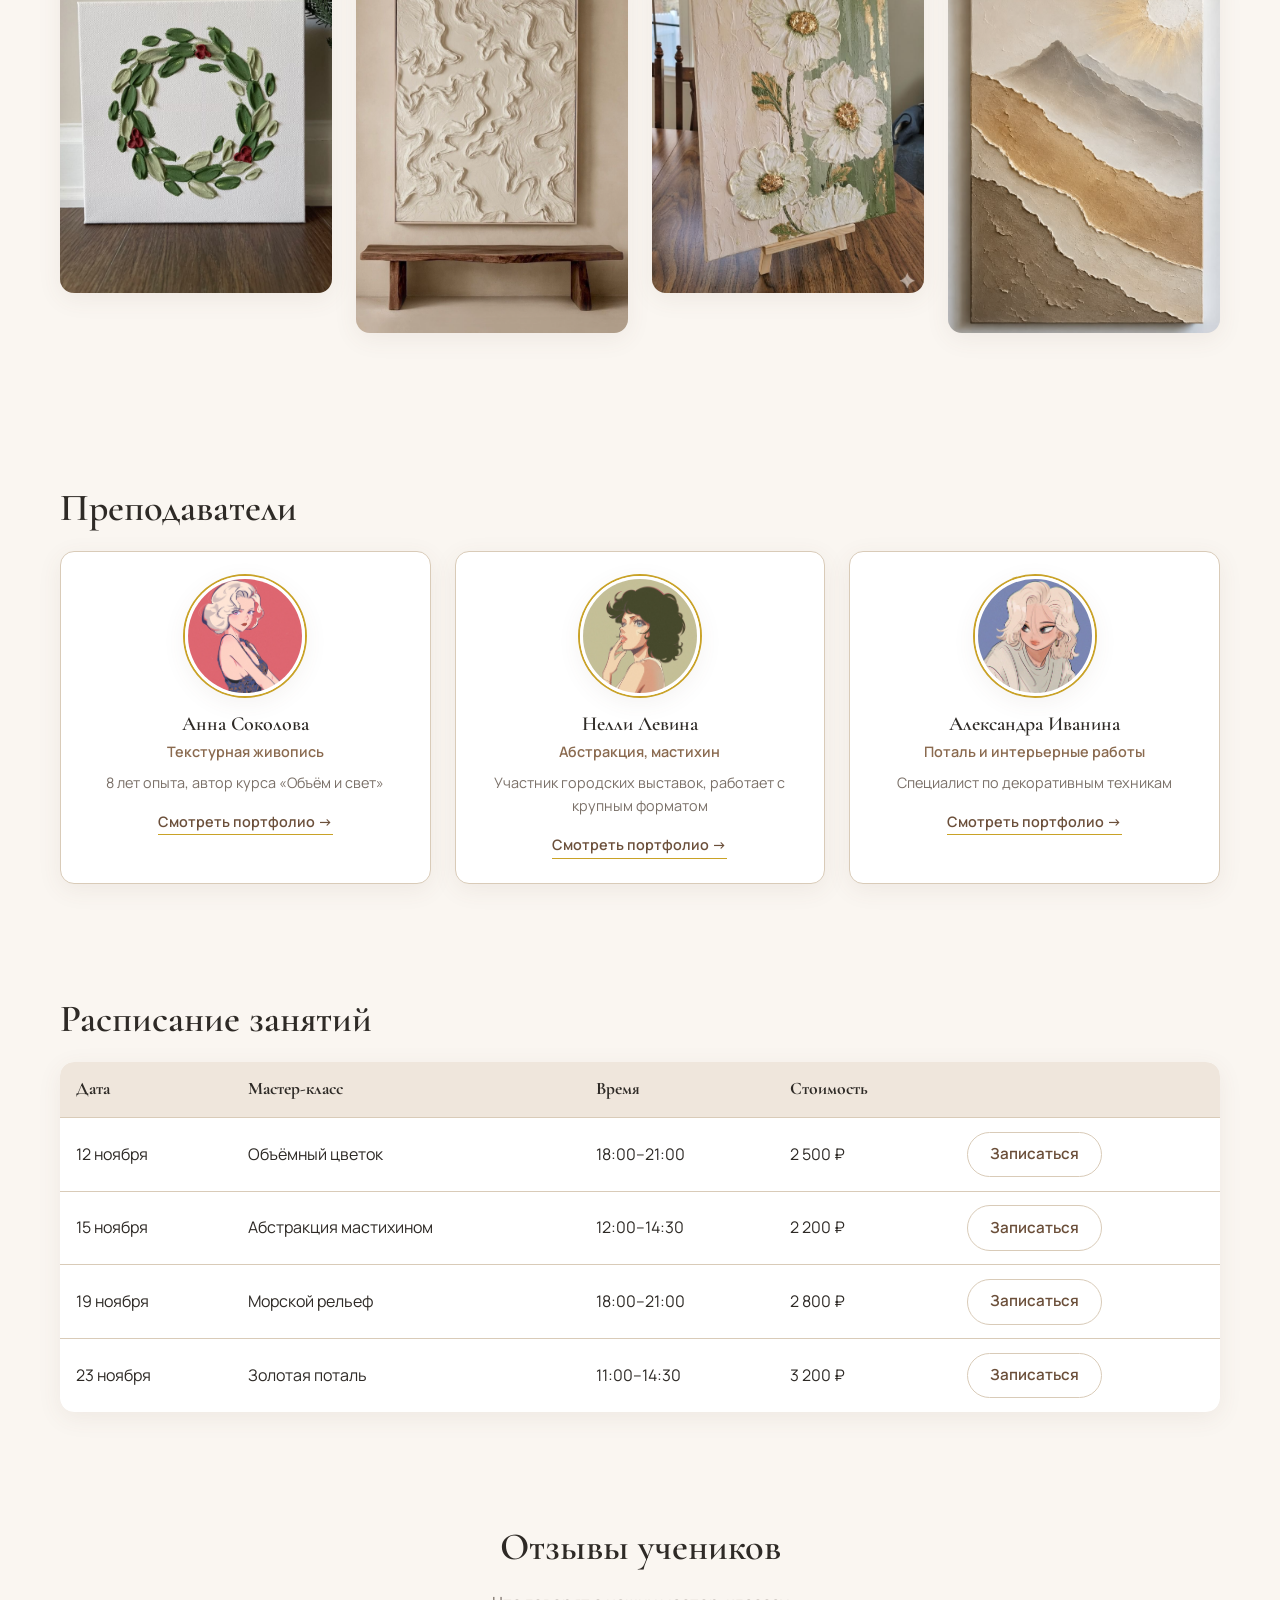
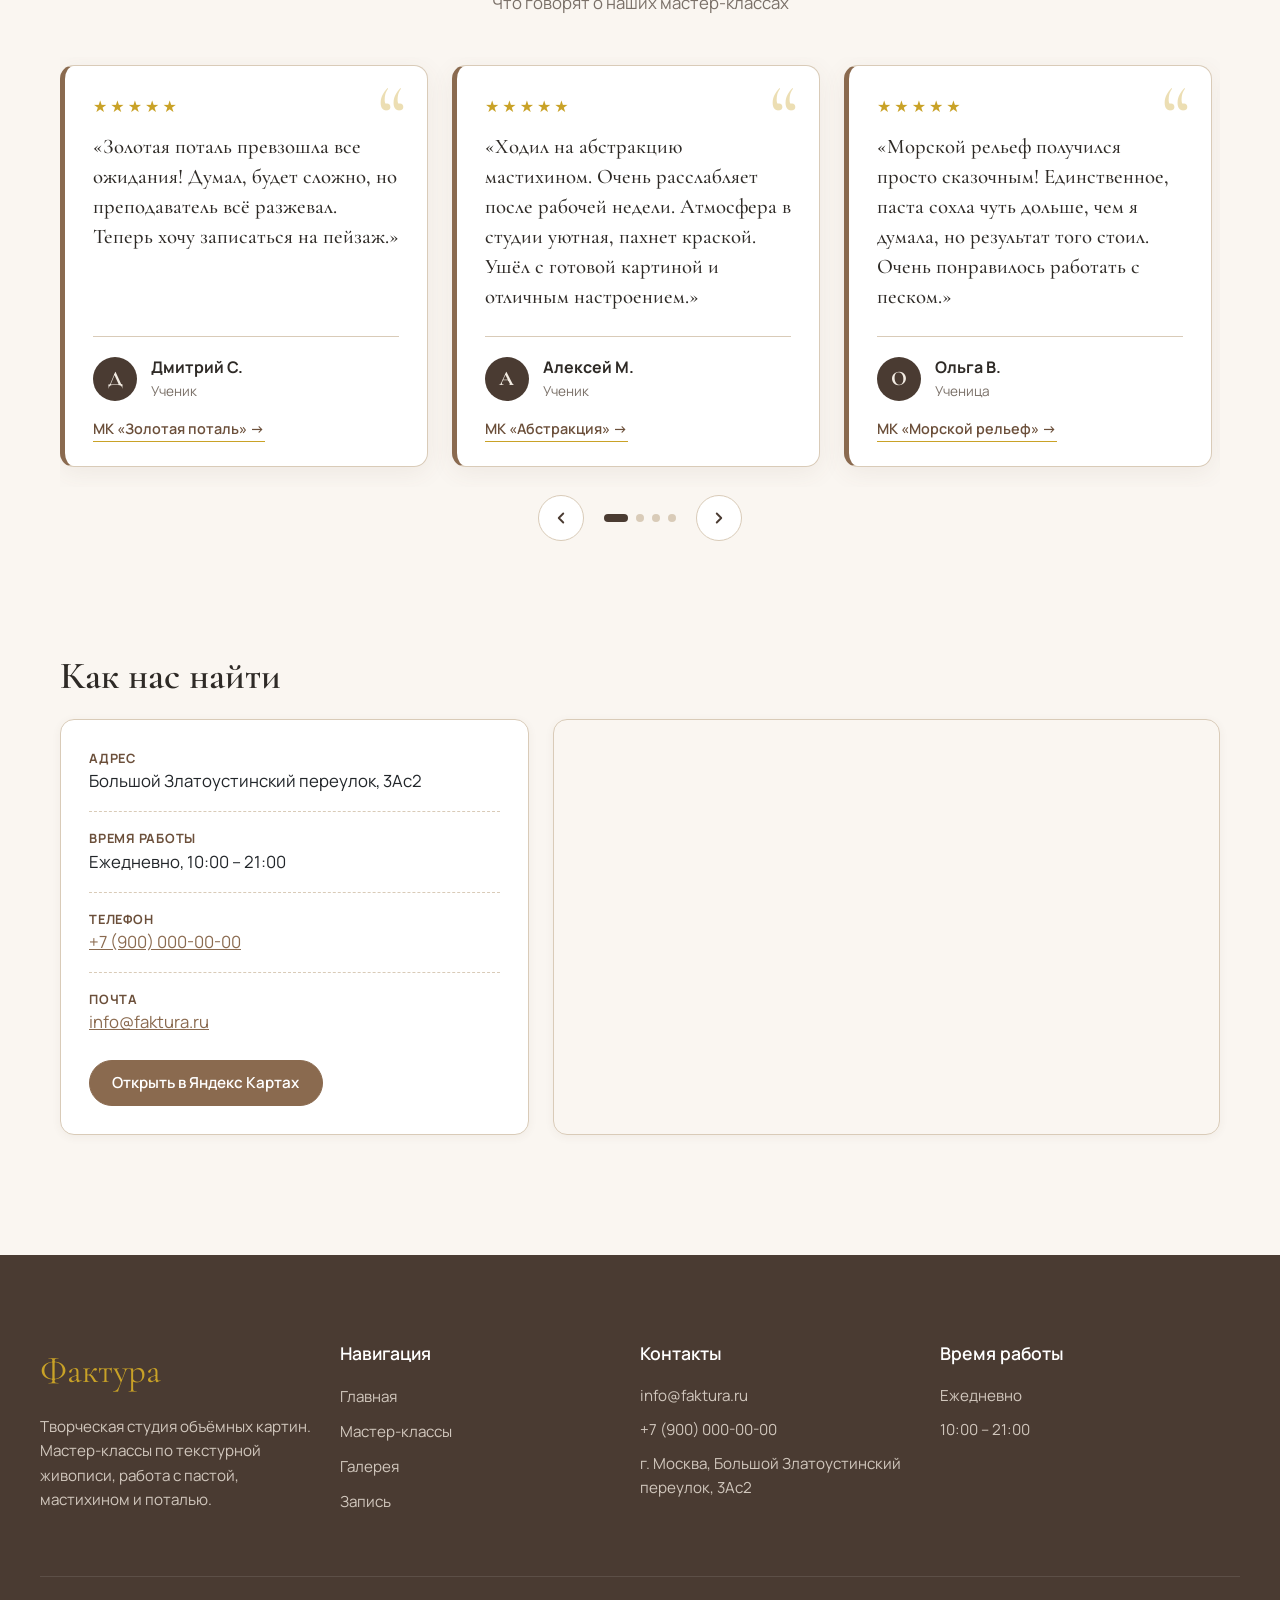
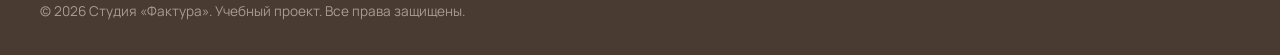
==== commit 379903c0: "feat: birthday page, booking modal, address with map" ====
--- a/index.html
+++ b/index.html
@@ -36,16 +36,7 @@
           <li class="nav-item"><a class="nav-link active" aria-current="page" href="index.html">Главная</a></li>
           <li class="nav-item"><a class="nav-link" href="catalog.html">Мастер-классы</a></li>
           <li class="nav-item"><a class="nav-link" href="index.html#gallery">Галерея</a></li>
-          <li class="nav-item dropdown">
-            <a class="nav-link dropdown-toggle" href="#" role="button" data-bs-toggle="dropdown" aria-expanded="false">Ещё</a>
-            <ul class="dropdown-menu dropdown-menu-end">
-              <li><a class="dropdown-item" href="catalog.html">Все мастер-классы</a></li>
-              <li><a class="dropdown-item" href="product.html">О мастер-классе</a></li>
-              <li><a class="dropdown-item" href="index.html#popular">Популярное</a></li>
-              <li><hr class="dropdown-divider"></li>
-              <li><a class="dropdown-item" href="order.html">Оформить запись</a></li>
-            </ul>
-          </li>
+          <li class="nav-item"><a class="nav-link" href="product.html">День рождения в мастерской</a></li>
         </ul>
         <a class="btn btn-primary ms-lg-3 mt-3 mt-lg-0" href="order.html">Записаться</a>
       </div>
@@ -214,7 +205,6 @@
         </div>
       </div>
     </dialog>
-
 
   <main>
     <!-- HERO -->
@@ -700,6 +690,40 @@
 
   </main>
 
+<!-- КАК НАС НАЙТИ -->
+<section class="section container" id="contacts" aria-labelledby="contacts-title">
+  <h2 id="contacts-title">Как нас найти</h2>
+  <div class="row g-4 align-items-stretch">
+    <div class="col-12 col-lg-5">
+      <div class="card contact-card h-100">
+        <div class="card-body">
+          <dl class="contact-list mb-4">
+            <dt>Адрес</dt>
+            <dd>Большой Златоустинский переулок, 3Ас2</dd>
+            <dt>Время работы</dt>
+            <dd>Ежедневно, 10:00 – 21:00</dd>
+            <dt>Телефон</dt>
+            <dd><a href="tel:+79000000000">+7 (900) 000-00-00</a></dd>
+            <dt>Почта</dt>
+            <dd><a href="mailto:info@faktura.ru">info@faktura.ru</a></dd>
+          </dl>
+          <a class="btn btn-primary" href="https://yandex.ru/maps/?pt=37.633293,55.759802&amp;z=17&amp;l=map" target="_blank" rel="noopener">Открыть в Яндекс Картах</a>
+        </div>
+      </div>
+    </div>
+    <div class="col-12 col-lg-7">
+      <div class="map-frame h-100">
+        <iframe
+          title="Карта: студия «Фактура»"
+          src="https://yandex.ru/map-widget/v1/?ll=37.633293%2C55.759802&amp;z=17&amp;pt=37.633293%2C55.759802%2Cpm2rdm"
+          loading="lazy"
+          referrerpolicy="no-referrer-when-downgrade"></iframe>
+      </div>
+    </div>
+  </div>
+</section>
+
+
   <!-- ПОДВАЛ -->
   <footer class="site-footer">
     <div class="footer-container row gx-0 gy-4">
@@ -733,7 +757,7 @@
           <a href="tel:+79000000000">+7 (900) 000-00-00</a>
         </div>
         <div class="footer-contact-item">
-          г. Москва, ул. Творческая, 15
+          г. Москва, Большой Златоустинский переулок, 3Ас2
         </div>
       </div>
 
--- a/css/custom.css
+++ b/css/custom.css
@@ -2285,7 +2285,7 @@
 
 .order-side__contacts {
   padding: 1.25rem 1.5rem;
-  border-left: 4px solid var(--facture-accent);
+  border-left: 4px solid var(--facture-primary-dark);
   border-radius: 10px;
   background: var(--facture-surface);
   font-size: 0.95rem;
@@ -2504,6 +2504,8 @@
   width: calc(100% - 2.5rem);
   margin: 1.25rem 1.25rem 0;
   aspect-ratio: 4 / 3;
+  height: auto;          /* добавить */
+  flex-shrink: 0;        /* добавить */
   object-fit: cover;
   border-radius: 10px;
   background: var(--facture-surface);
@@ -2788,4 +2790,366 @@
 
 .was-validated .form-check-input:valid ~ .form-check-label {
   color: inherit;
+}
+
+
+/* Слайдер работ на странице «День рождения в мастерской» */
+.works-slide {
+  aspect-ratio: 16 / 7;
+  object-fit: cover;
+}
+
+@media (max-width: 575.98px) {
+  .works-slide { aspect-ratio: 4 / 3; }
+}
+
+/* Вкладки-«таблетки» и карточки на странице «День рождения» */
+.party-tabs {
+  --bs-nav-pills-link-active-bg: var(--facture-primary);
+  --bs-nav-pills-link-active-color: #fff;
+  gap: 0.5rem;
+}
+
+.party-tabs .nav-link {
+  color: var(--facture-primary-dark);
+  background: var(--facture-surface);
+  border: 1px solid var(--facture-border);
+  border-radius: 999px;
+  padding: 0.55rem 1.4rem;
+  font-weight: 600;
+}
+
+.party-tabs .nav-link:hover:not(.active) {
+  background: #fff;
+  border-color: var(--facture-primary);
+}
+
+.party-item {
+  display: flex;
+  align-items: flex-start;
+  gap: 1rem;
+  height: 100%;
+  padding: 1.1rem 1.25rem;
+  background: #fff;
+  border: 1px solid var(--facture-border);
+  border-radius: var(--facture-radius);
+  box-shadow: 0 2px 10px rgba(90, 70, 50, 0.06);
+}
+
+.party-item__icon {
+  flex-shrink: 0;
+  display: grid;
+  place-items: center;
+  width: 3rem;
+  height: 3rem;
+  font-size: 1.5rem;
+  background: var(--facture-surface);
+  border-radius: 50%;
+}
+
+.party-item__title {
+  margin: 0 0 0.2rem;
+  font-size: 1.05rem;
+  font-weight: 700;
+}
+
+.party-item__text {
+  margin: 0;
+  color: #6b5b4d;
+  font-size: 0.95rem;
+}
+
+.party-step {
+  display: flex;
+  align-items: center;
+  gap: 1.25rem;
+  padding: 0.9rem 0;
+  border-bottom: 1px dashed var(--facture-border);
+}
+
+.party-step:last-child { border-bottom: 0; }
+
+.party-step__time {
+  flex-shrink: 0;
+  min-width: 5.5rem;
+  padding: 0.4rem 0.8rem;
+  text-align: center;
+  font-weight: 700;
+  color: var(--facture-primary-dark);
+  background: var(--facture-surface);
+  border: 1px solid var(--facture-border);
+  border-radius: 999px;
+}
+
+
+
+
+/* Таблица характеристик на странице «День рождения» */
+.spec-card {
+  background: #fff;
+  border: 1px solid var(--facture-border);
+  border-radius: var(--facture-radius);
+  box-shadow: 0 2px 10px rgba(90, 70, 50, 0.06);
+  overflow: hidden;
+}
+
+.spec-table {
+  --bs-table-bg: transparent;
+  --bs-table-hover-bg: rgba(239, 230, 220, 0.5);
+}
+
+.spec-table thead th {
+  padding: 0.9rem 1.5rem;
+  font-size: 0.85rem;
+  letter-spacing: 0.06em;
+  text-transform: uppercase;
+  color: #fff;
+  background: var(--facture-primary);
+  border-bottom: 0;
+}
+
+.spec-table tbody th,
+.spec-table tbody td {
+  padding: 0.95rem 1.5rem;
+  border-bottom: 1px solid var(--facture-border);
+}
+
+.spec-table tbody tr:last-child th,
+.spec-table tbody tr:last-child td { border-bottom: 0; }
+
+.spec-table tbody th {
+  width: 35%;
+  font-weight: 600;
+  color: var(--facture-primary-dark);
+  background: var(--facture-surface);
+}
+
+.spec-price {
+  font-weight: 700;
+  color: var(--facture-primary-dark);
+}
+
+
+
+
+
+/* Карточки форматов праздника */
+.plan-card {
+  position: relative;
+  border: 1px solid var(--facture-border);
+  border-radius: var(--facture-radius);
+  box-shadow: 0 2px 10px rgba(90, 70, 50, 0.06);
+  transition: transform 0.2s ease, box-shadow 0.2s ease;
+}
+
+.plan-card:hover {
+  transform: translateY(-4px);
+  box-shadow: 0 10px 24px rgba(90, 70, 50, 0.14);
+}
+
+.plan-card .card-body { padding: 1.75rem; }
+
+.plan-card--featured {
+  border: 2px solid var(--facture-primary);
+  background: linear-gradient(180deg, var(--facture-surface) 0%, #fff 55%);
+}
+
+.plan-card__badge {
+  position: absolute;
+  top: -0.7rem;
+  right: 1.25rem;
+  padding: 0.4rem 0.9rem;
+  color: #fff;
+  background: var(--facture-accent);
+  border-radius: 999px;
+}
+
+.plan-card__title {
+  margin-bottom: 0.2rem;
+  font-size: 1.4rem;
+}
+
+.plan-card__who {
+  margin-bottom: 1rem;
+  color: #6b5b4d;
+  font-size: 0.95rem;
+}
+
+.plan-card__price {
+  margin-bottom: 1rem;
+  font-family: 'Cormorant Garamond', serif;
+  font-size: 2.4rem;
+  font-weight: 700;
+  line-height: 1;
+  color: var(--facture-primary-dark);
+}
+
+.plan-card__list {
+  margin-bottom: 1.5rem;
+  padding-top: 1rem;
+  border-top: 1px dashed var(--facture-border);
+}
+
+.plan-card__list li {
+  position: relative;
+  padding: 0.25rem 0 0.25rem 1.6rem;
+}
+
+.plan-card__list li::before {
+  content: "✓";
+  position: absolute;
+  left: 0;
+  font-weight: 700;
+  color: var(--facture-accent);
+}
+
+/* Вопросы: отдельные плашки */
+.faq-list .accordion-item {
+  margin-bottom: 0.75rem;
+  border: 1px solid var(--facture-border);
+  border-radius: var(--facture-radius);
+  overflow: hidden;
+  box-shadow: 0 2px 8px rgba(90, 70, 50, 0.05);
+}
+
+.faq-list .accordion-button {
+  padding: 1.1rem 1.4rem;
+  font-size: 1.05rem;
+}
+
+.faq-list .accordion-button:not(.collapsed) {
+  box-shadow: none;
+  border-bottom: 1px dashed var(--facture-border);
+}
+
+.faq-list .accordion-body {
+  padding: 1.1rem 1.4rem 1.3rem;
+  color: #6b5b4d;
+}
+
+
+
+
+/* Форма «Бронь праздника» */
+.booking-modal .modal-content {
+  border: 0;
+  border-radius: 20px;
+  box-shadow: 0 20px 50px rgba(60, 40, 25, 0.25);
+  overflow: hidden;
+}
+
+.booking-modal .modal-header {
+  padding: 1.5rem 1.75rem 1.25rem;
+  background: linear-gradient(135deg, var(--facture-surface) 0%, #f3e6d6 100%);
+  border-bottom: 3px solid var(--facture-accent);
+}
+
+.booking-modal .modal-title {
+  font-size: 1.6rem;
+  color: var(--facture-primary-dark);
+}
+
+.booking-modal__sub {
+  font-size: 0.9rem;
+  color: #6b5b4d;
+}
+
+.booking-modal .modal-body {
+  padding: 1.5rem 1.75rem;
+  background: #fffdfa;
+}
+
+.booking-modal .form-label {
+  margin-bottom: 0.35rem;
+  font-size: 0.85rem;
+  font-weight: 700;
+  letter-spacing: 0.02em;
+  color: var(--facture-primary-dark);
+}
+
+.booking-modal .form-control,
+.booking-modal .form-select {
+  padding: 0.7rem 1rem;
+  background-color: #fff;
+  border: 1.5px solid var(--facture-border);
+  border-radius: 12px;
+  transition: border-color 0.2s ease, box-shadow 0.2s ease;
+}
+
+.booking-modal .form-control:hover,
+.booking-modal .form-select:hover {
+  border-color: var(--facture-primary);
+}
+
+.booking-modal .form-control:focus,
+.booking-modal .form-select:focus {
+  border-color: var(--facture-accent);
+  box-shadow: 0 0 0 0.25rem rgba(201, 162, 39, 0.2);
+}
+
+.booking-modal__comment {
+  height: 7.5rem;
+  resize: none;
+  overflow-y: auto;
+}
+
+.booking-modal .form-check-input:checked {
+  background-color: var(--facture-primary);
+  border-color: var(--facture-primary);
+}
+
+.booking-modal .modal-footer {
+  padding: 1rem 1.75rem 1.5rem;
+  background: #fffdfa;
+  border-top: 0;
+}
+
+.booking-modal .modal-footer .btn { padding: 0.6rem 1.5rem; }
+
+
+
+/* Блок «Как нас найти» */
+.contact-card {
+  border: 1px solid var(--facture-border);
+  border-radius: var(--facture-radius);
+  box-shadow: 0 2px 10px rgba(90, 70, 50, 0.06);
+}
+
+.contact-card .card-body { padding: 1.75rem; }
+
+.contact-list dt {
+  font-size: 0.8rem;
+  font-weight: 700;
+  letter-spacing: 0.06em;
+  text-transform: uppercase;
+  color: var(--facture-primary-dark);
+}
+
+.contact-list dd {
+  margin: 0 0 1rem;
+  padding-bottom: 1rem;
+  border-bottom: 1px dashed var(--facture-border);
+  font-size: 1.05rem;
+}
+
+.contact-list dd:last-child {
+  margin-bottom: 0;
+  padding-bottom: 0;
+  border-bottom: 0;
+}
+
+.map-frame {
+  min-height: 320px;
+  border: 1px solid var(--facture-border);
+  border-radius: var(--facture-radius);
+  box-shadow: 0 2px 10px rgba(90, 70, 50, 0.06);
+  overflow: hidden;
+}
+
+.map-frame iframe {
+  display: block;
+  width: 100%;
+  height: 100%;
+  min-height: 320px;
+  border: 0;
 }
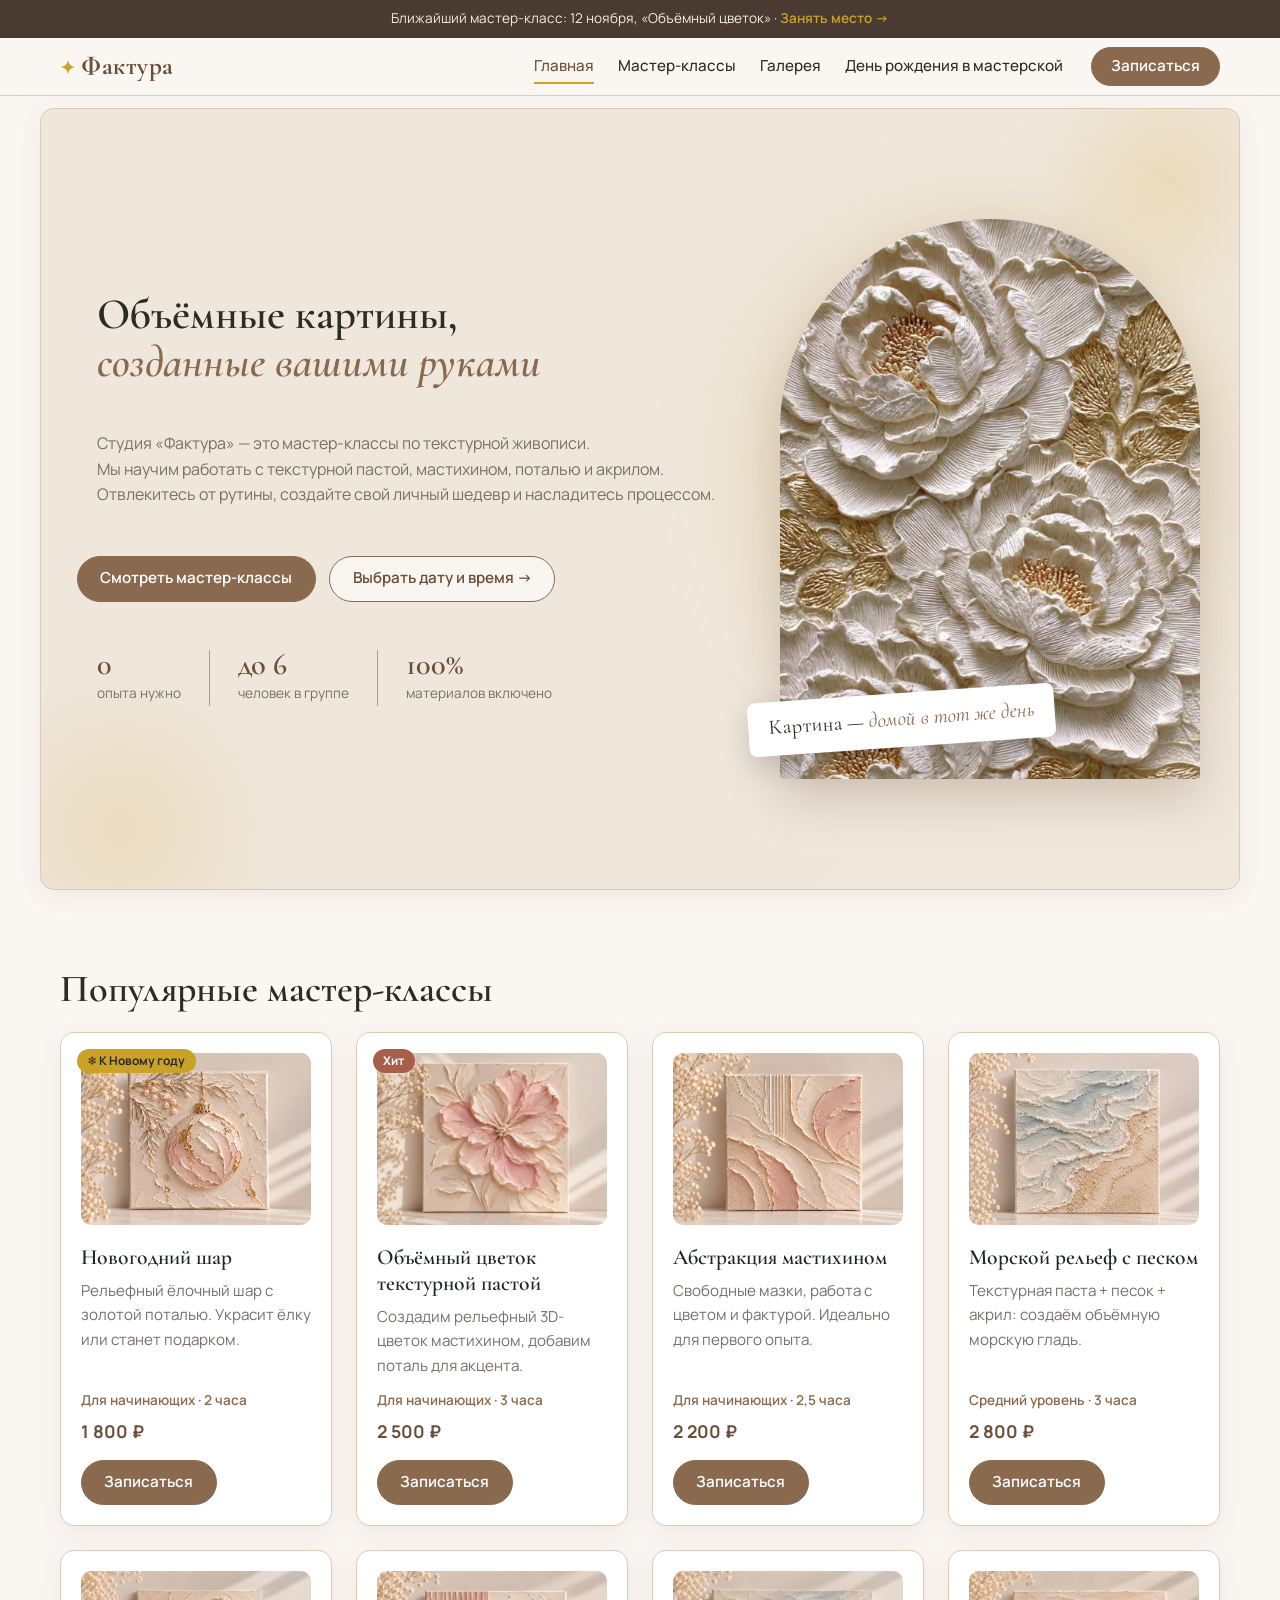
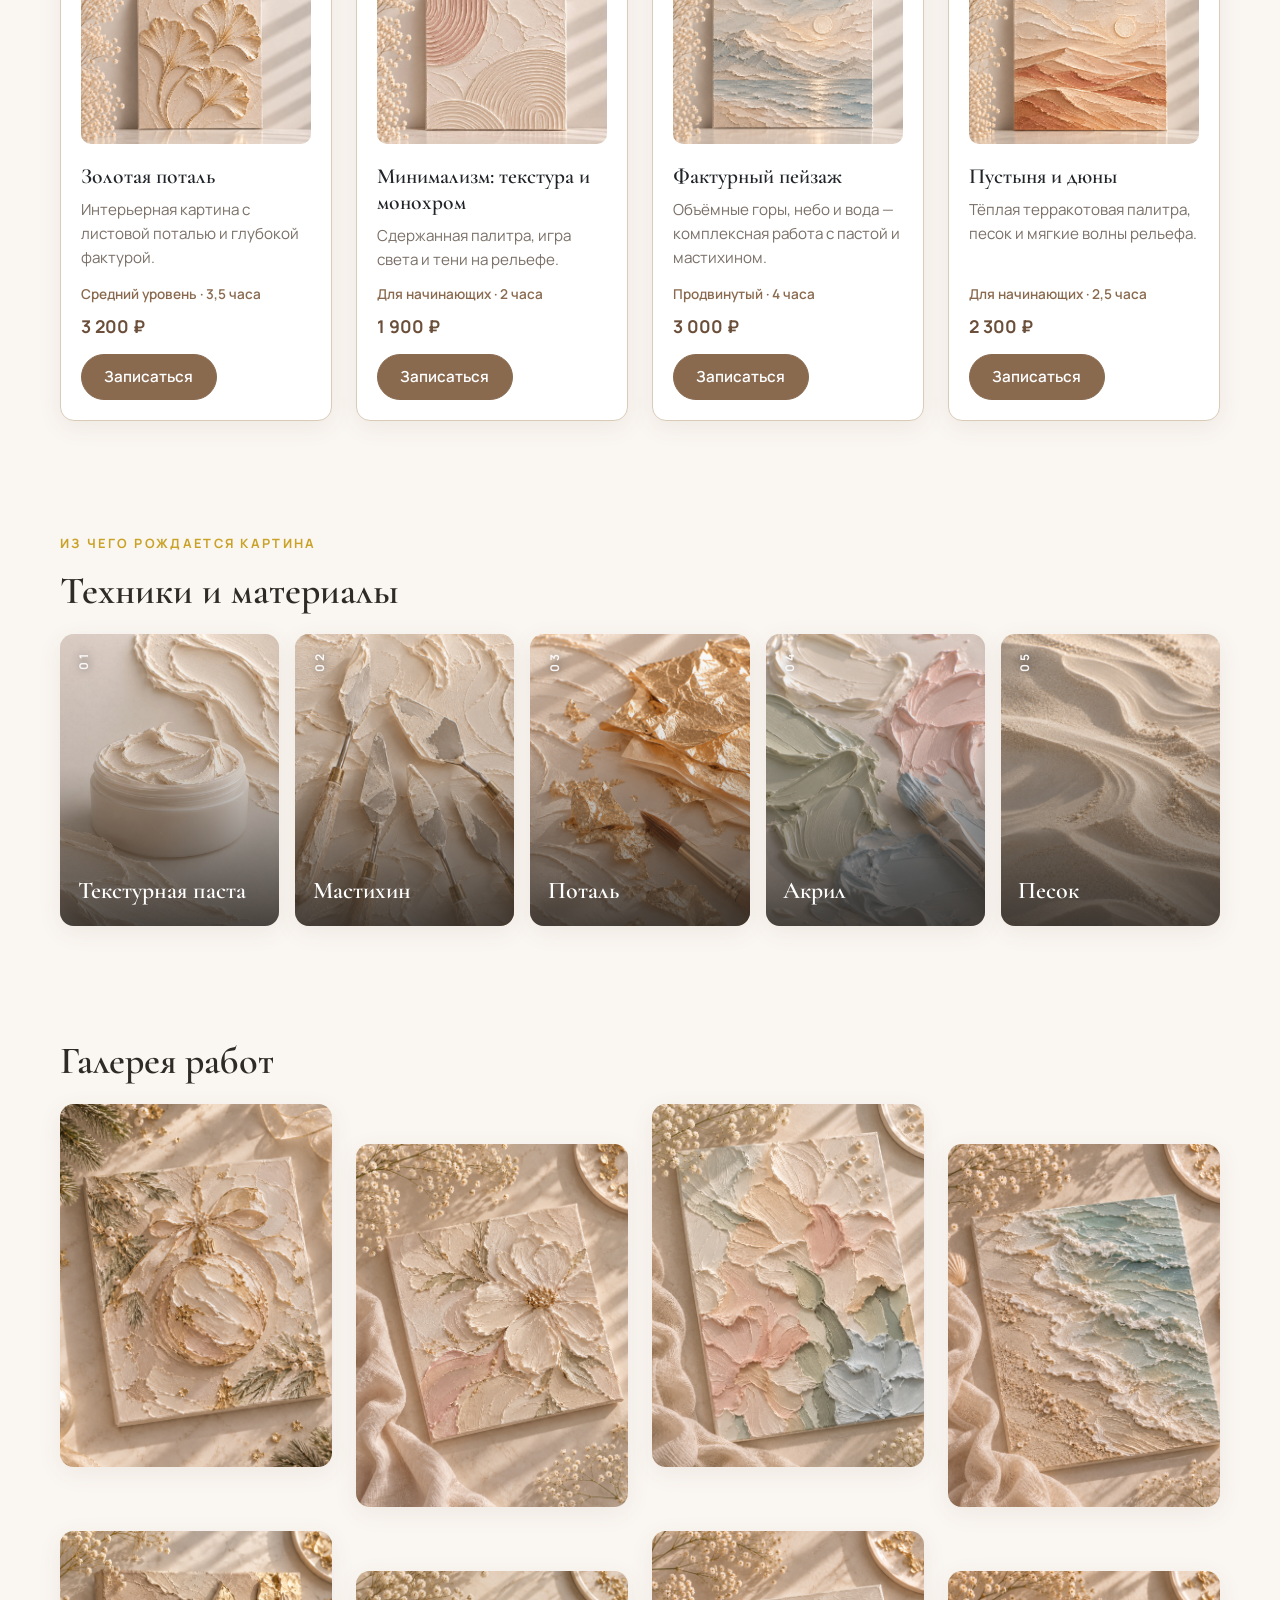
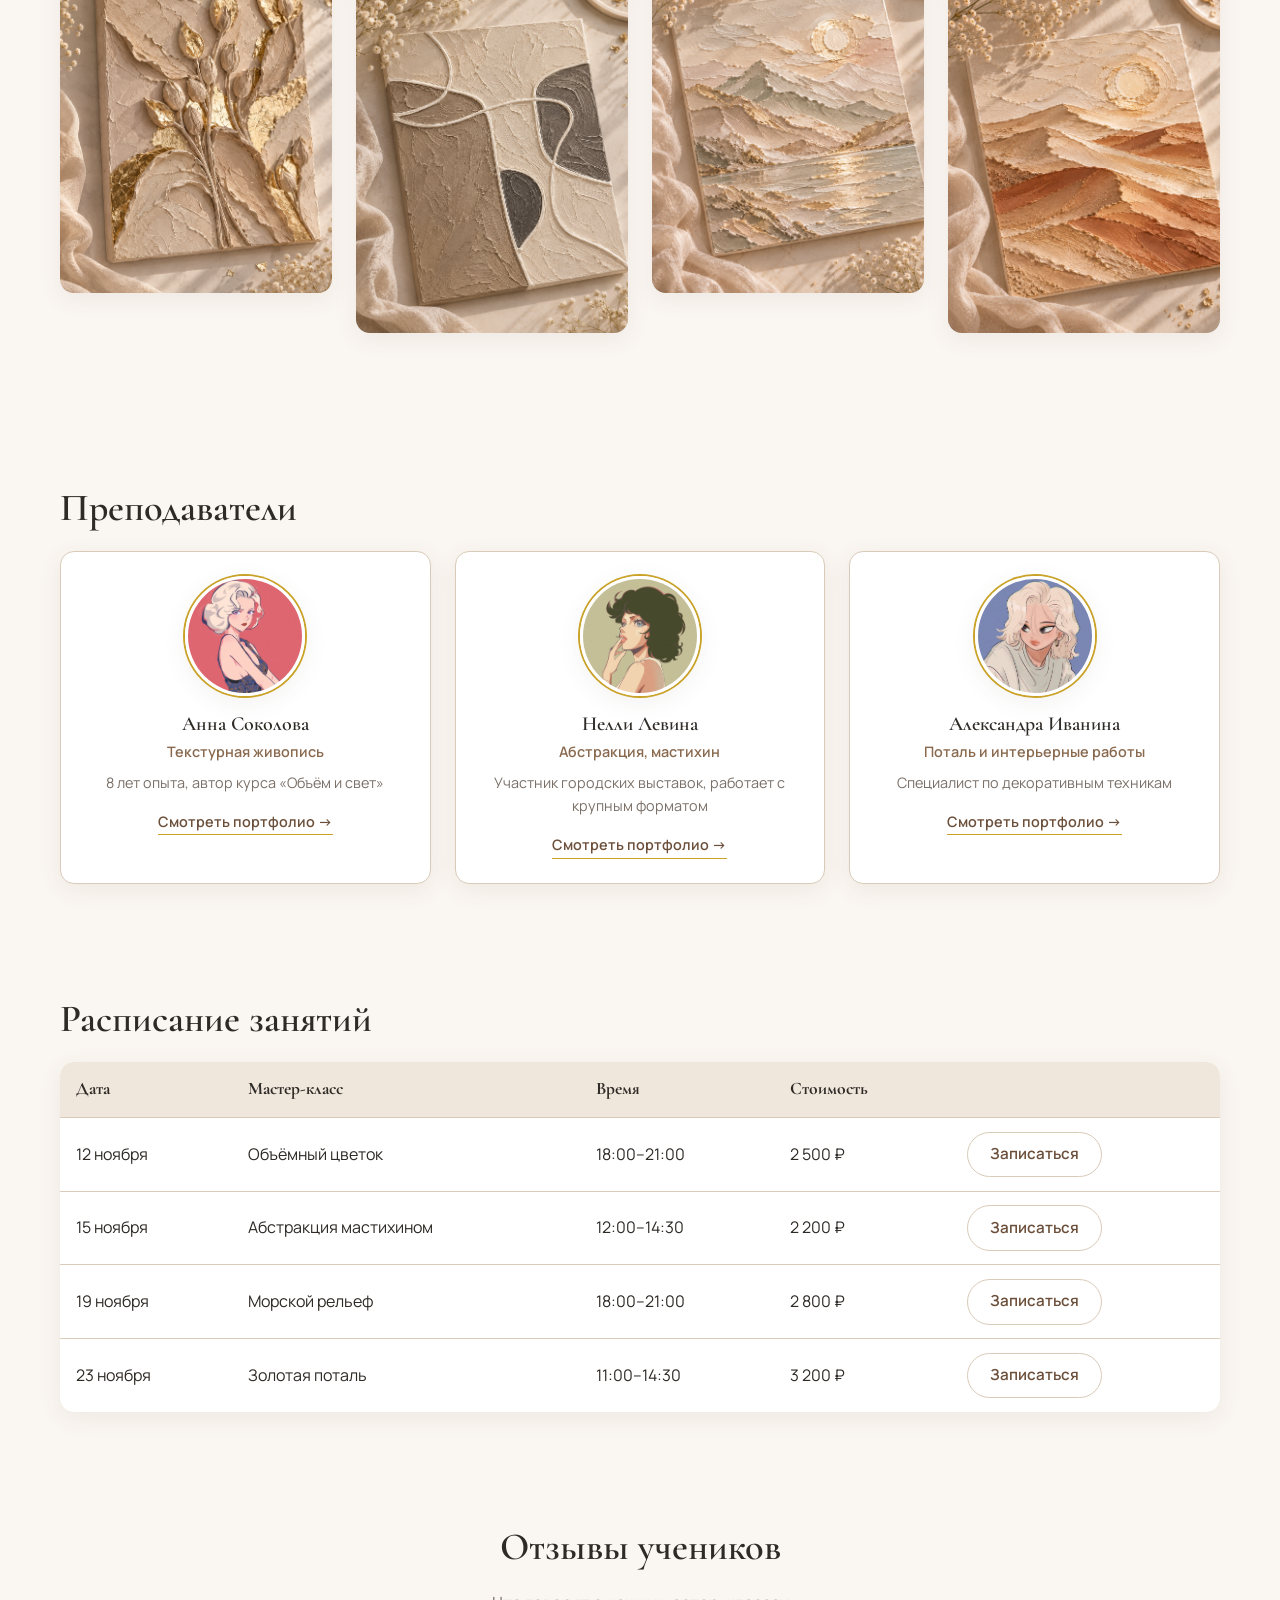
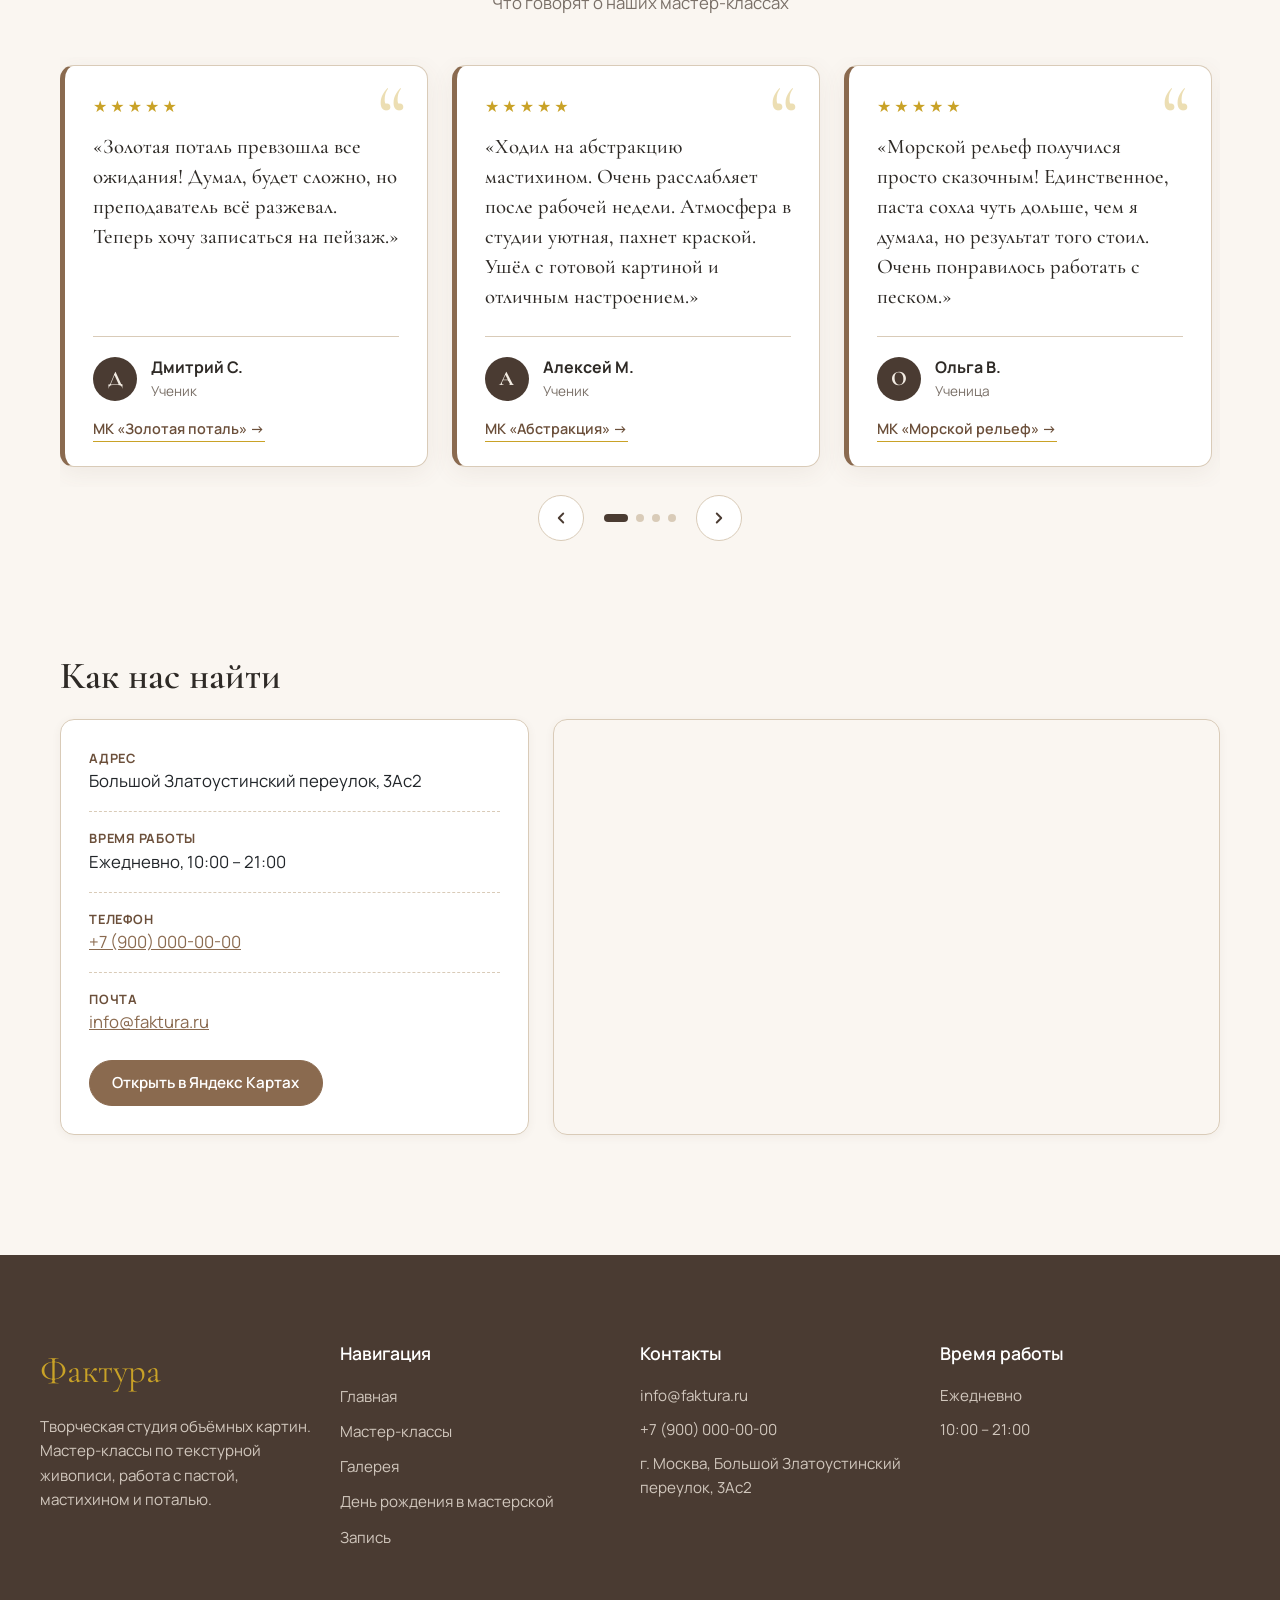
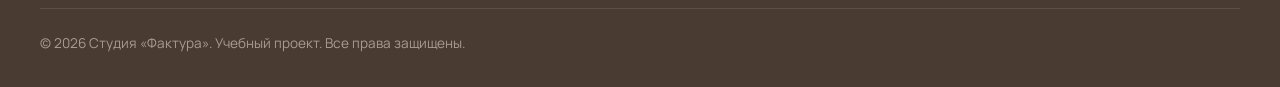
==== commit 1e3baba5: "feat: practice 11 - birthday page, mobile layout, final fixes" ====
--- a/index.html
+++ b/index.html
@@ -247,7 +247,7 @@
       <div class="row g-4">
 
         <!-- МК: Новогодний шар -->
-        <div class="col-12 col-md-6 col-lg-4 col-xl-3"><article class="card product-card h-100">
+        <div class="col-6 col-md-6 col-lg-4 col-xl-3"><article class="card product-card h-100">
           <span class="badge rounded-pill product-card__badge product-card__badge--ny">❄ К Новому году</span>
           <img src="images/pic8.png" alt="Мастер-класс «Новогодний шар»" class="card-img-top product-card__image">
           <div class="card-body d-flex flex-column">
@@ -262,7 +262,7 @@
           </article></div>
 
         <!-- МК 1 -->
-        <div class="col-12 col-md-6 col-lg-4 col-xl-3"><article class="card product-card h-100">
+        <div class="col-6 col-md-6 col-lg-4 col-xl-3"><article class="card product-card h-100">
           <span class="badge rounded-pill product-card__badge product-card__badge--hit">Хит</span>
           <img src="images/pic1.png" alt="Мастер-класс «Объёмный цветок текстурной пастой»" class="card-img-top product-card__image">
           <div class="card-body d-flex flex-column">
@@ -277,7 +277,7 @@
           </article></div>
 
         <!-- МК 2 -->
-        <div class="col-12 col-md-6 col-lg-4 col-xl-3"><article class="card product-card h-100">
+        <div class="col-6 col-md-6 col-lg-4 col-xl-3"><article class="card product-card h-100">
            <img src="images/pic2.png" alt="Мастер-класс «Абстракция мастихином»" class="card-img-top product-card__image">
           <div class="card-body d-flex flex-column">
             <h3 class="card-title product-card__title">Абстракция мастихином</h3>
@@ -291,7 +291,7 @@
           </article></div>
 
         <!-- МК 3 -->
-        <div class="col-12 col-md-6 col-lg-4 col-xl-3"><article class="card product-card h-100">
+        <div class="col-6 col-md-6 col-lg-4 col-xl-3"><article class="card product-card h-100">
           <img src="images/pic3.png" alt="Мастер-класс «Морской рельеф с песком»" class="card-img-top product-card__image">
           <div class="card-body d-flex flex-column">
             <h3 class="card-title product-card__title">Морской рельеф с песком</h3>
@@ -305,7 +305,7 @@
           </article></div>
 
         <!-- МК 4 -->
-        <div class="col-12 col-md-6 col-lg-4 col-xl-3"><article class="card product-card h-100">
+        <div class="col-6 col-md-6 col-lg-4 col-xl-3"><article class="card product-card h-100">
           <img src="images/pic4.png" alt="Мастер-класс «Золотая поталь»" class="card-img-top product-card__image">
           <div class="card-body d-flex flex-column">
             <h3 class="card-title product-card__title">Золотая поталь</h3>
@@ -319,7 +319,7 @@
           </article></div>
 
         <!-- МК 5 -->
-        <div class="col-12 col-md-6 col-lg-4 col-xl-3"><article class="card product-card h-100">
+        <div class="col-6 col-md-6 col-lg-4 col-xl-3"><article class="card product-card h-100">
           <img src="images/pic5.jpg" alt="Мастер-класс «Минимализм: текстура и монохром»" class="card-img-top product-card__image">
           <div class="card-body d-flex flex-column">
             <h3 class="card-title product-card__title">Минимализм: текстура и монохром</h3>
@@ -333,7 +333,7 @@
           </article></div>
 
         <!-- МК 6 -->
-        <div class="col-12 col-md-6 col-lg-4 col-xl-3"><article class="card product-card h-100">
+        <div class="col-6 col-md-6 col-lg-4 col-xl-3"><article class="card product-card h-100">
           <img src="images/pic6.png" alt="Мастер-класс «Фактурный пейзаж»" class="card-img-top product-card__image">
           <div class="card-body d-flex flex-column">
             <h3 class="card-title product-card__title">Фактурный пейзаж</h3>
@@ -347,7 +347,7 @@
           </article></div>
 
         <!-- МК: Пустыня и дюны -->
-        <div class="col-12 col-md-6 col-lg-4 col-xl-3"><article class="card product-card h-100">
+        <div class="col-6 col-md-6 col-lg-4 col-xl-3"><article class="card product-card h-100">
           <img src="images/pic7.png" alt="Мастер-класс «Пустыня и дюны»" class="card-img-top product-card__image">
           <div class="card-body d-flex flex-column">
             <h3 class="card-title product-card__title">Пустыня и дюны</h3>
@@ -424,6 +424,19 @@
     <section class="section container" id="gallery">
       <h2>Галерея работ</h2>
       <div class="row row-cols-2 row-cols-lg-4 g-4 gallery-row">
+
+        <div class="col"><figure class="gallery-item" tabindex="0" role="button"
+                data-title="Новогодний шар"
+                data-author="Наталья Р."
+                data-level="Для начинающих"
+                data-time="2 часа"
+                data-techniques="Текстурная паста, Мастихин, Поталь"
+                data-materials="Текстурная паста, Мастихин, Акрил, Поталь, Лента"
+                data-mk="Новогодний шар">
+          <img src="images/gallery5.png" alt="Работа «Новогодний шар», паста + поталь" class="gallery-item__img">
+          <figcaption>«Новогодний шар», паста + поталь — Наталья Р.</figcaption>
+        </figure></div>
+        
         <div class="col"><figure class="gallery-item" tabindex="0" role="button"
                 data-title="Цветок"
                 data-author="Мария К."
@@ -437,6 +450,18 @@
         </figure></div>
 
         <div class="col"><figure class="gallery-item" tabindex="0" role="button"
+                data-title="Пудровый сад"
+                data-author="Сергей Т."
+                data-level="Для начинающих"
+                data-time="2,5 часа"
+                data-techniques="Текстурная паста, Мастихин, Акрил"
+                data-materials="Текстурная паста, Мастихин, Холст 40х40, Акриловые краски"
+                data-mk="Абстракция мастихином">
+          <img src="images/gallery6.png" alt="Картина «Пудровый сад», абстракция мастихином" class="gallery-item__img">
+          <figcaption>«Пудровый сад», абстракция мастихином — Сергей Т.</figcaption>
+        </figure></div>
+
+        <div class="col"><figure class="gallery-item" tabindex="0" role="button"
                 data-title="Море"
                 data-author="Алексей М."
                 data-level="Средний уровень"
@@ -446,6 +471,18 @@
                 data-mk="Морской рельеф с песком">
           <img src="images/gallery2.png" alt="Картина «Море», паста + песок" class="gallery-item__img">
           <figcaption>«Море», паста + песок — Алексей М.</figcaption>
+        </figure></div>
+
+        <div class="col"><figure class="gallery-item" tabindex="0" role="button"
+                data-title="Цветы в золоте"
+                data-author="Анна С."
+                data-level="Средний уровень"
+                data-time="3,5 часа"
+                data-techniques="Текстурная паста, Поталь, Мастихин"
+                data-materials="Текстурная паста, Клей для потали, Листовая поталь, Мастихин, Холст 40х50"
+                data-mk="Золотая поталь">
+          <img src="images/gallery7.png" alt="Картина «Цветы в золоте», листовая поталь" class="gallery-item__img">
+          <figcaption>«Цветы в золоте», поталь — Анна С.</figcaption>
         </figure></div>
 
         <div class="col"><figure class="gallery-item" tabindex="0" role="button"
@@ -470,42 +507,6 @@
                 data-mk="Фактурный пейзаж">
           <img src="images/gallery4.png" alt="Картина «Горы», мастихин" class="gallery-item__img">
           <figcaption>«Горы», мастихин — Дмитрий С.</figcaption>
-        </figure></div>
-
-        <div class="col"><figure class="gallery-item" tabindex="0" role="button"
-                data-title="Новогодний шар"
-                data-author="Наталья Р."
-                data-level="Для начинающих"
-                data-time="2 часа"
-                data-techniques="Текстурная паста, Мастихин, Поталь"
-                data-materials="Текстурная паста, Мастихин, Акрил, Поталь, Лента"
-                data-mk="Новогодний шар">
-          <img src="images/gallery5.png" alt="Работа «Новогодний шар», паста + поталь" class="gallery-item__img">
-          <figcaption>«Новогодний шар», паста + поталь — Наталья Р.</figcaption>
-        </figure></div>
-
-        <div class="col"><figure class="gallery-item" tabindex="0" role="button"
-                data-title="Волна"
-                data-author="Сергей Т."
-                data-level="Для начинающих"
-                data-time="2,5 часа"
-                data-techniques="Текстурная паста, Мастихин, Акрил"
-                data-materials="Текстурная паста, Мастихин, Холст 40х40, Акриловые краски"
-                data-mk="Абстракция мастихином">
-          <img src="images/gallery6.png" alt="Картина «Волна», абстракция мастихином" class="gallery-item__img">
-          <figcaption>«Волна», абстракция мастихином — Сергей Т.</figcaption>
-        </figure></div>
-
-        <div class="col"><figure class="gallery-item" tabindex="0" role="button"
-                data-title="Лебедь в золоте"
-                data-author="Анна С."
-                data-level="Средний уровень"
-                data-time="3,5 часа"
-                data-techniques="Текстурная паста, Поталь, Мастихин"
-                data-materials="Текстурная паста, Клей для потали, Листовая поталь, Мастихин, Холст 40х50"
-                data-mk="Золотая поталь">
-          <img src="images/gallery7.png" alt="Картина «Лебедь в золоте», листовая поталь" class="gallery-item__img">
-          <figcaption>«Лебедь в золоте», поталь — Анна С.</figcaption>
         </figure></div>
 
         <div class="col"><figure class="gallery-item" tabindex="0" role="button"
@@ -743,6 +744,7 @@
           <li><a href="index.html">Главная</a></li>
           <li><a href="catalog.html">Мастер-классы</a></li>
           <li><a href="index.html#gallery">Галерея</a></li>
+          <li><a href="product.html">День рождения в мастерской</a></li>
           <li><a href="order.html">Запись</a></li>
         </ul>
       </div>
--- a/css/custom.css
+++ b/css/custom.css
@@ -3152,4 +3152,172 @@
   height: 100%;
   min-height: 320px;
   border: 0;
+}
+
+
+/* ===== МОБИЛЬНАЯ ВЕРСИЯ ===== */
+
+/* единые боковые поля на странице «День рождения» */
+main.container {
+  padding-inline: 1.25rem;
+}
+
+@media (max-width: 991.98px) {
+  .hero__actions {
+    margin-left: 0;
+  }
+}
+
+@media (max-width: 575.98px) {
+  /* главный экран */
+  .hero__text br { display: none; }
+
+  .hero__actions .btn {
+    flex: 1 1 100%;
+    text-align: center;
+  }
+
+  .hero__facts {
+    display: grid;
+    grid-template-columns: repeat(3, 1fr);
+    gap: 0;
+    margin-top: 2rem;
+  }
+
+  .hero__facts li { padding: 0 0.6rem; }
+  .hero__facts strong { font-size: 1.5rem; }
+  .hero__facts span { font-size: 0.75rem; }
+
+  /* расписание: карточки вместо широкой таблицы */
+  .schedule-table,
+  .schedule-table tbody,
+  .schedule-table tr,
+  .schedule-table td {
+    display: block;
+    width: 100%;
+  }
+
+  .schedule-table thead { display: none; }
+
+  .schedule-table tr {
+    display: grid;
+    grid-template-columns: 1fr auto;
+    gap: 0.2rem 0.75rem;
+    align-items: center;
+    padding: 1rem 1.1rem;
+    border-bottom: 1px solid var(--facture-border);
+  }
+
+  .schedule-table tr:last-child { border-bottom: 0; }
+
+  .schedule-table td {
+    padding: 0;
+    border: 0;
+  }
+
+  .schedule-table td:nth-child(1) {
+    grid-column: 1; grid-row: 1;
+    font-size: 0.85rem;
+    font-weight: 700;
+    letter-spacing: 0.04em;
+    text-transform: uppercase;
+    color: var(--facture-primary);
+  }
+
+  .schedule-table td:nth-child(4) {
+    grid-column: 2; grid-row: 1;
+    width: auto;
+    text-align: right;
+    font-weight: 700;
+    color: var(--facture-primary-dark);
+  }
+
+  .schedule-table td:nth-child(2) {
+    grid-column: 1 / -1; grid-row: 2;
+    font-family: 'Cormorant Garamond', Georgia, serif;
+    font-size: 1.35rem;
+    font-weight: 600;
+    line-height: 1.2;
+  }
+
+  .schedule-table td:nth-child(3) {
+    grid-column: 1; grid-row: 3;
+    color: var(--facture-muted);
+    font-size: 0.9rem;
+  }
+
+  .schedule-table td:nth-child(5) {
+    grid-column: 2; grid-row: 3;
+    width: auto;
+  }
+
+  /* популярные мастер-классы: 2 в ряд, компактно */
+  #popular .row { --bs-gutter-x: 0.75rem; --bs-gutter-y: 0.75rem; }
+
+  #popular .product-card .card-img-top {
+    width: calc(100% - 1rem);
+    margin: 0.5rem 0.5rem 0;
+    border-radius: 8px;
+  }
+
+  #popular .product-card .card-body { padding: 0.75rem; }
+
+  #popular .product-card .card-title {
+    font-size: 1.05rem;
+    line-height: 1.2;
+  }
+
+  #popular .product-card__description { display: none; }
+
+  #popular .product-card__meta { font-size: 0.75rem; }
+  #popular .product-card__price { font-size: 1rem; margin-bottom: 0.6rem; }
+
+  #popular .product-card__actions .btn {
+    width: 100%;
+    padding: 0.4rem 0.5rem;
+    font-size: 0.85rem;
+  }
+
+  #popular .badge.product-card__badge {
+    top: 0.9rem;
+    left: 0.9rem;
+    font-size: 0.65rem;
+    padding: 0.2rem 0.5rem;
+  }
+
+  /* техники: лента со свайпом */
+  #techniques .row {
+    flex-wrap: nowrap;
+    overflow-x: auto;
+    scroll-snap-type: x mandatory;
+    scrollbar-width: none;
+    padding-bottom: 0.5rem;
+  }
+
+  #techniques .row::-webkit-scrollbar { display: none; }
+
+  #techniques .row > .col {
+    flex: 0 0 62%;
+    max-width: 62%;
+    scroll-snap-align: start;
+  }
+}
+
+/* преподаватели: лента со свайпом */
+@media (max-width: 767.98px) {
+  #teachers .row {
+    flex-wrap: nowrap;
+    overflow-x: auto;
+    scroll-snap-type: x mandatory;
+    scrollbar-width: none;
+    padding-bottom: 0.5rem;
+  }
+
+  #teachers .row::-webkit-scrollbar { display: none; }
+
+  #teachers .row > [class*="col-"] {
+    flex: 0 0 80%;
+    max-width: 80%;
+    scroll-snap-align: start;
+  }
 }
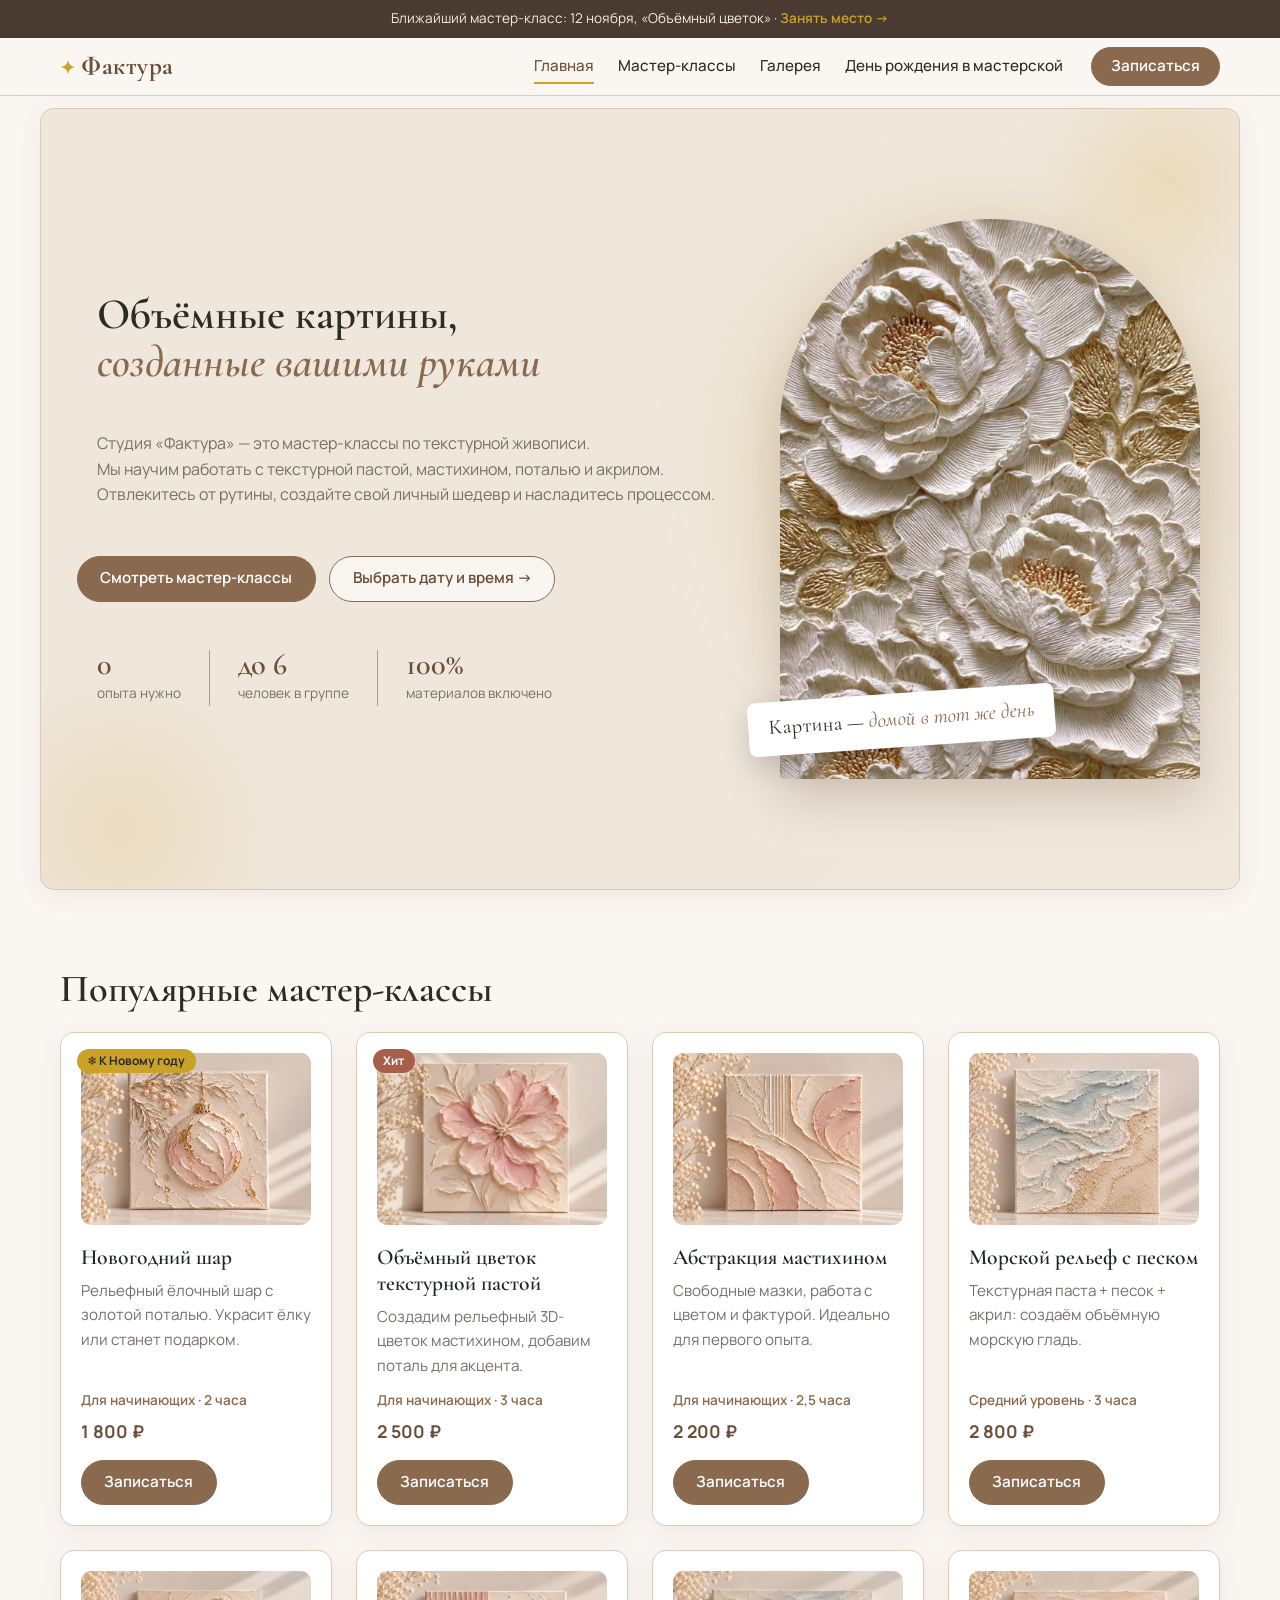
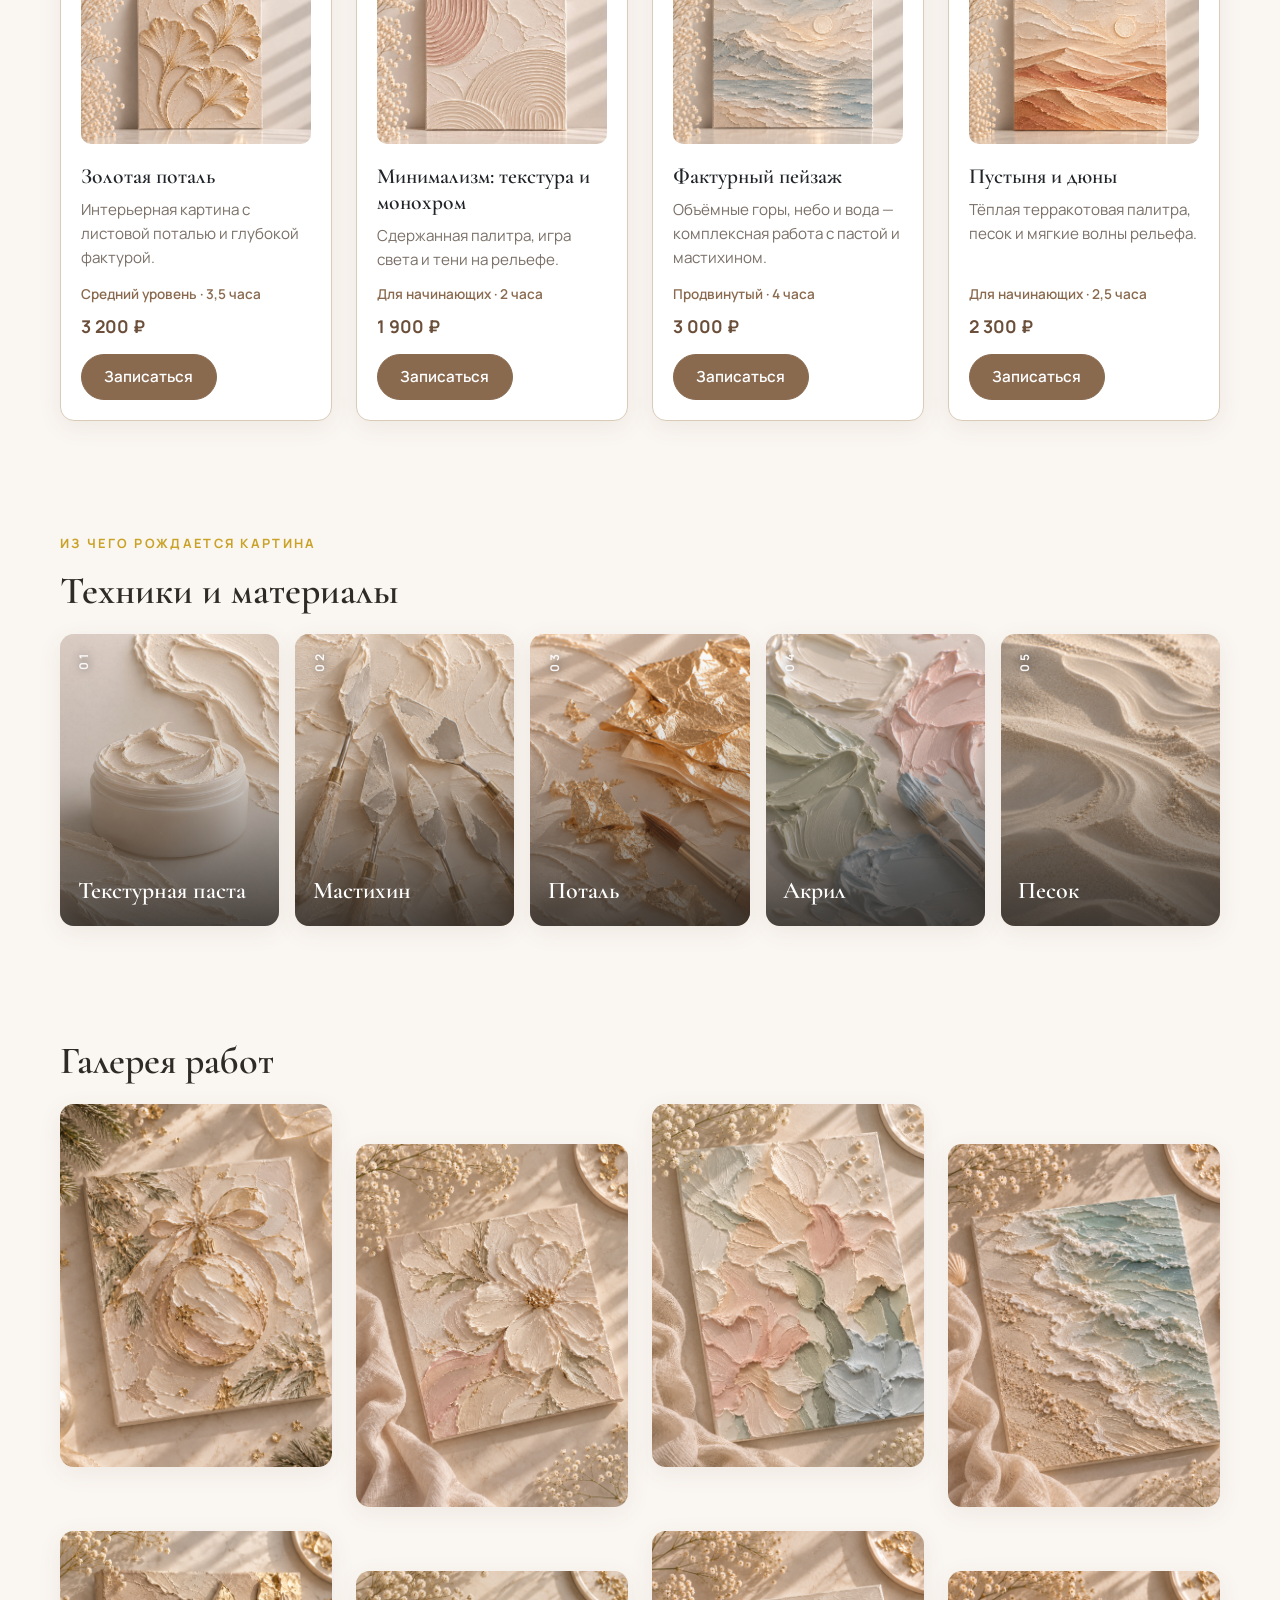
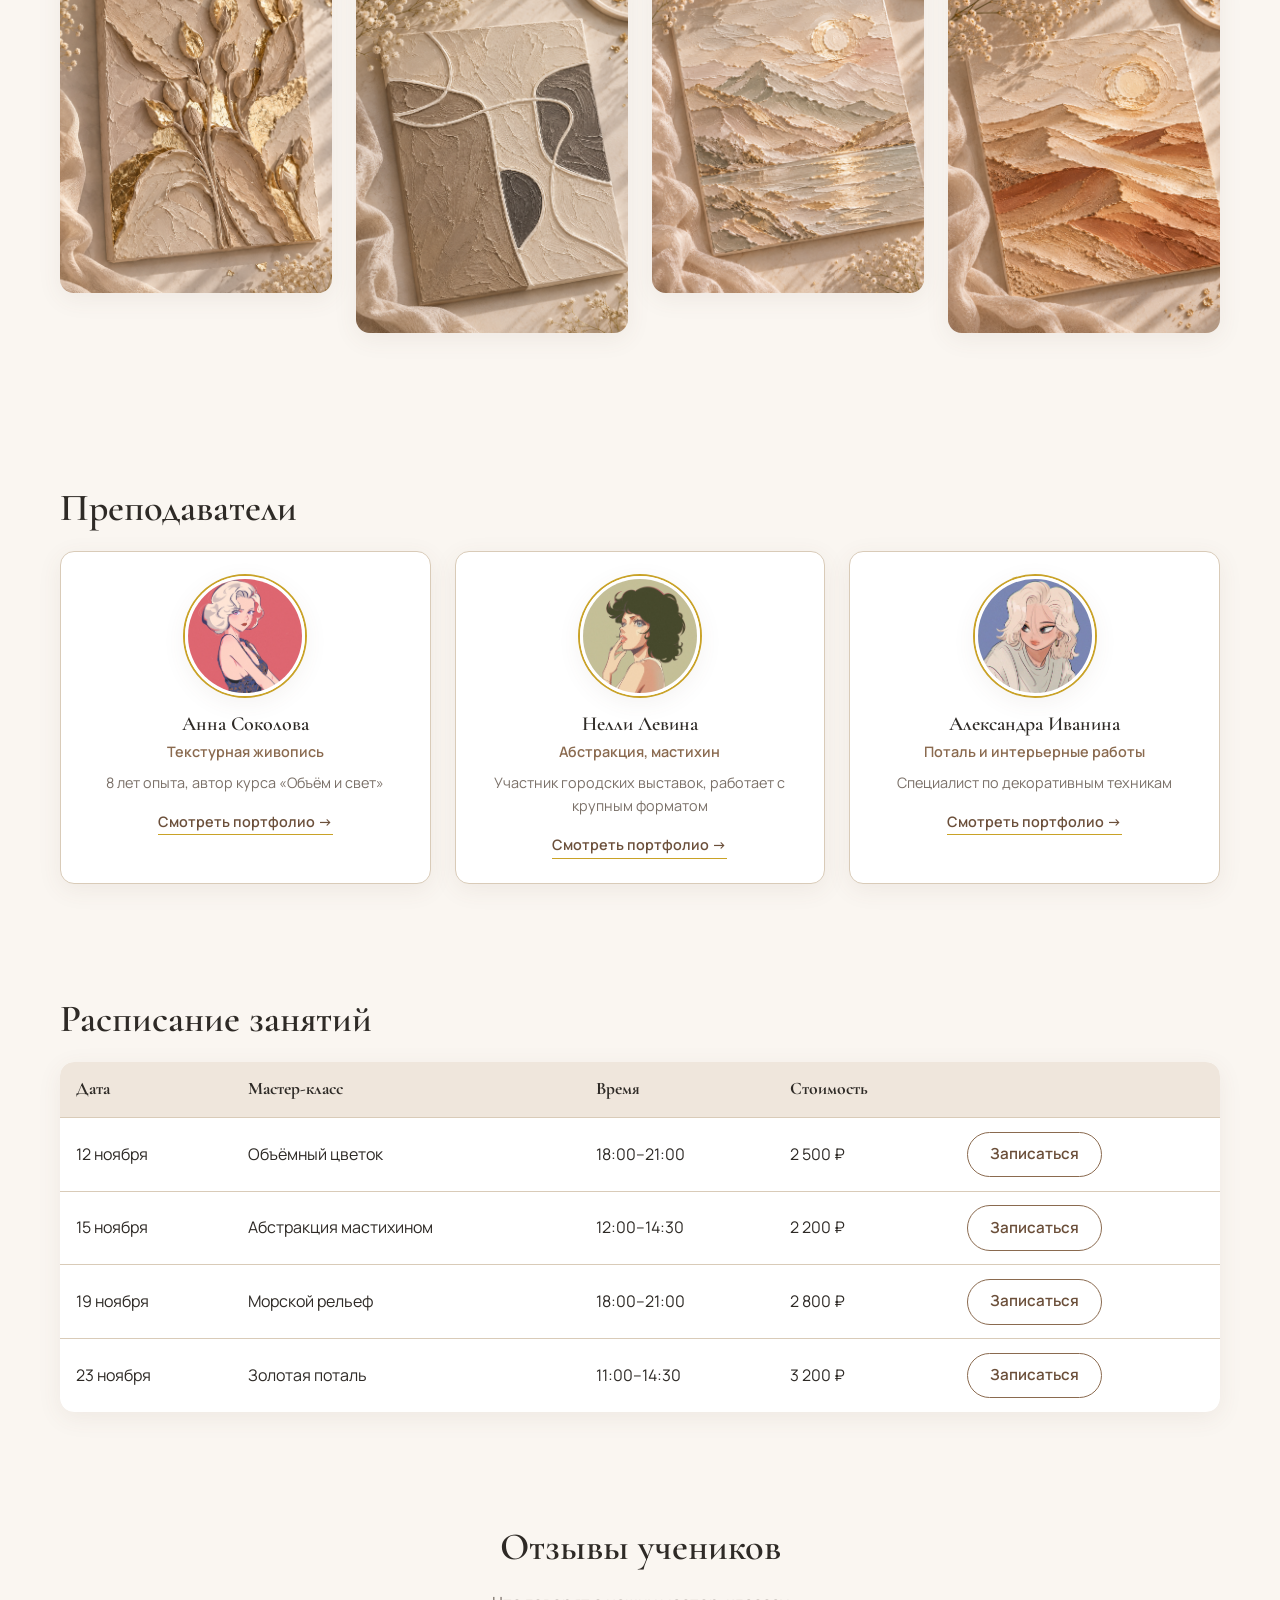
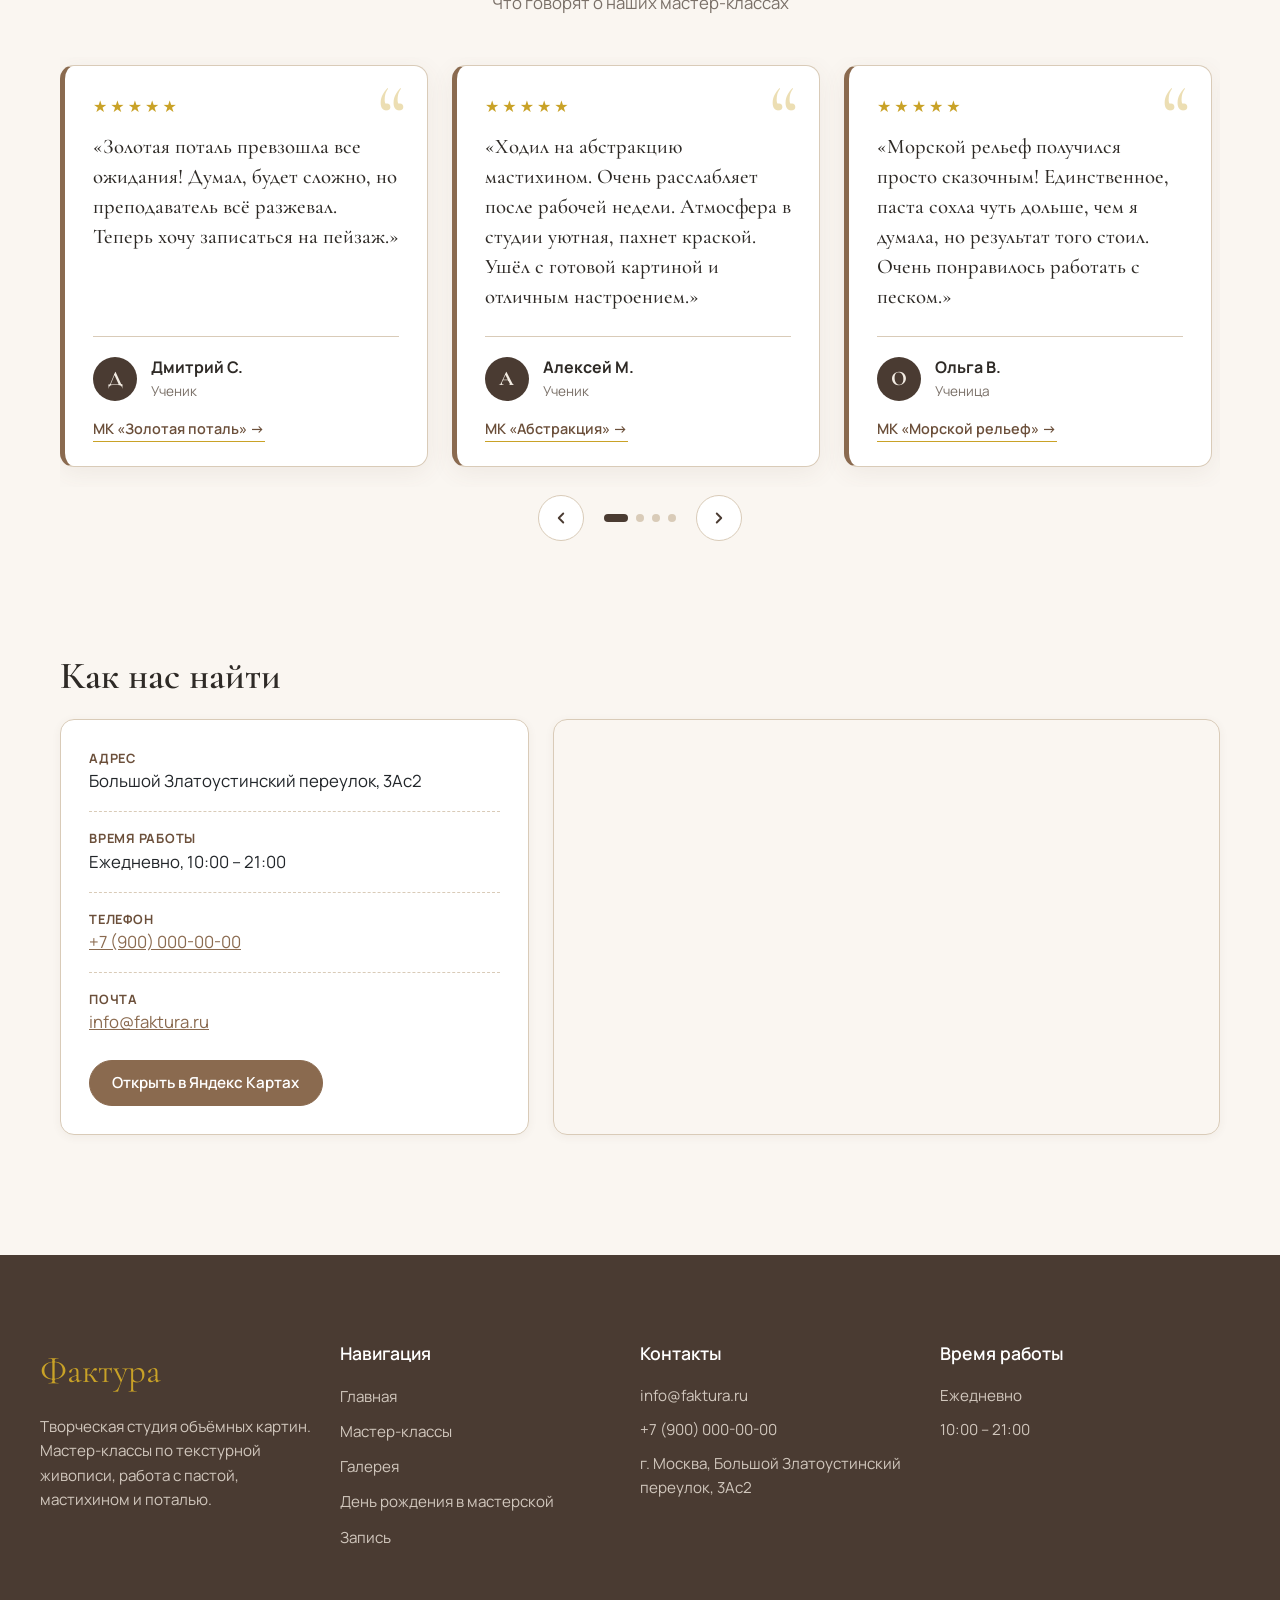
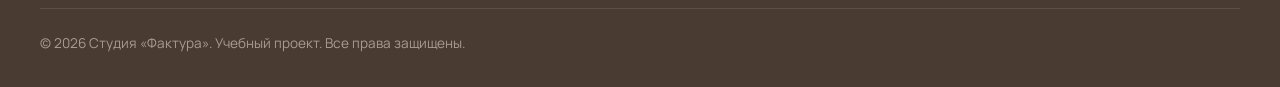
==== commit 0b4c60d1: "feat: two-column hero and birthday header on mobile, swipeable tariffs" ====
--- a/index.html
+++ b/index.html
@@ -210,7 +210,7 @@
     <!-- HERO -->
     <section class="hero">
       <div class="row align-items-center g-4 w-100">
-      <div class="col-12 col-lg-8 hero__content">
+      <div class="col-7 col-lg-8 hero__content">
         <h1 class="hero__title">Объёмные картины,<br><em>созданные вашими руками</em></h1>
         <p class="hero__text">
           Студия «Фактура» — это мастер-классы по текстурной живописи. <br>Мы научим работать
@@ -232,7 +232,7 @@
         </ul>
       </div>
 
-      <div class="col-12 col-lg-4 d-flex justify-content-center">
+      <div class="col-5 col-lg-4 d-flex justify-content-center">
       <div class="hero__visual">
         <img class="hero__image" src="images/pic67.png" alt="Объёмная картина с цветами из текстурной пасты">
         <div class="hero__note">Картина — <em>домой в тот же день</em></div>
--- a/css/custom.css
+++ b/css/custom.css
@@ -2373,7 +2373,7 @@
 
 .btn-outline-primary {
   --bs-btn-color: var(--facture-primary-dark);
-  --bs-btn-border-color: var(--facture-border);
+  --bs-btn-border-color: var(--facture-primary);
   --bs-btn-hover-color: var(--facture-primary-dark);
   --bs-btn-hover-bg: var(--facture-surface);
   --bs-btn-hover-border-color: var(--facture-border);
@@ -3320,4 +3320,46 @@
     max-width: 80%;
     scroll-snap-align: start;
   }
+}
+
+/* ===== МОБИЛЬНАЯ ВЕРСИЯ 2: герой и страница праздника в 2 колонки, тарифы лентой ===== */
+@media (max-width: 575.98px) {
+  /* главная: картинка справа от текста */
+  .hero { padding: 1rem 0.9rem; min-height: 0; }
+  .hero > .row { --bs-gutter-x: 0.75rem; }
+  .hero__title { font-size: 1.35rem; margin-bottom: 0.9rem; }
+  .hero__text { font-size: 0.78rem; line-height: 1.45; margin-bottom: 1rem; }
+  .hero__text br { display: none; }
+  .hero__image { height: auto; width: 100%; aspect-ratio: 3 / 4; }
+  .hero__note { left: -0.4rem; bottom: 0.6rem; padding: 0.4rem 0.6rem; font-size: 0.8rem; }
+  .hero__actions .btn { font-size: 0.8rem; padding: 0.5rem 0.6rem; }
+  .hero__facts { margin-top: 1.25rem; }
+  .hero__facts li { padding: 0 0.5rem; }
+  .hero__facts strong { font-size: 1.2rem; }
+  .hero__facts span { font-size: 0.68rem; }
+
+  /* страница праздника: фото слева, текст справа */
+  .product-photo { height: 100%; }
+  .product-photo img { height: 100%; object-fit: cover; }
+  main.container .col-7 .lead { font-size: 0.82rem; margin-bottom: 0.5rem; }
+  main.container .col-7 h1 { font-size: 1.15rem; }
+  main.container .col-7 .product-price { font-size: 1.1rem !important; margin-bottom: 0.6rem; }
+  main.container .col-7 .btn-lg { font-size: 0.8rem; padding: 0.5rem 0.7rem; }
+  main.container .col-7 .alert { font-size: 0.72rem; padding: 0.5rem 0.6rem; }
+  main.container .col-7 .badge { font-size: 0.65rem; }
+}
+
+/* тарифы: лента со свайпом */
+@media (max-width: 767.98px) {
+  .plan-strip {
+    flex-wrap: nowrap;
+    overflow-x: auto;
+    scroll-snap-type: x mandatory;
+    -webkit-overflow-scrolling: touch;
+    scrollbar-width: none;
+    padding-top: 0.75rem;
+    padding-bottom: 0.5rem;
+  }
+  .plan-strip::-webkit-scrollbar { display: none; }
+  .plan-strip > * { flex: 0 0 80%; max-width: 80%; scroll-snap-align: center; }
 }
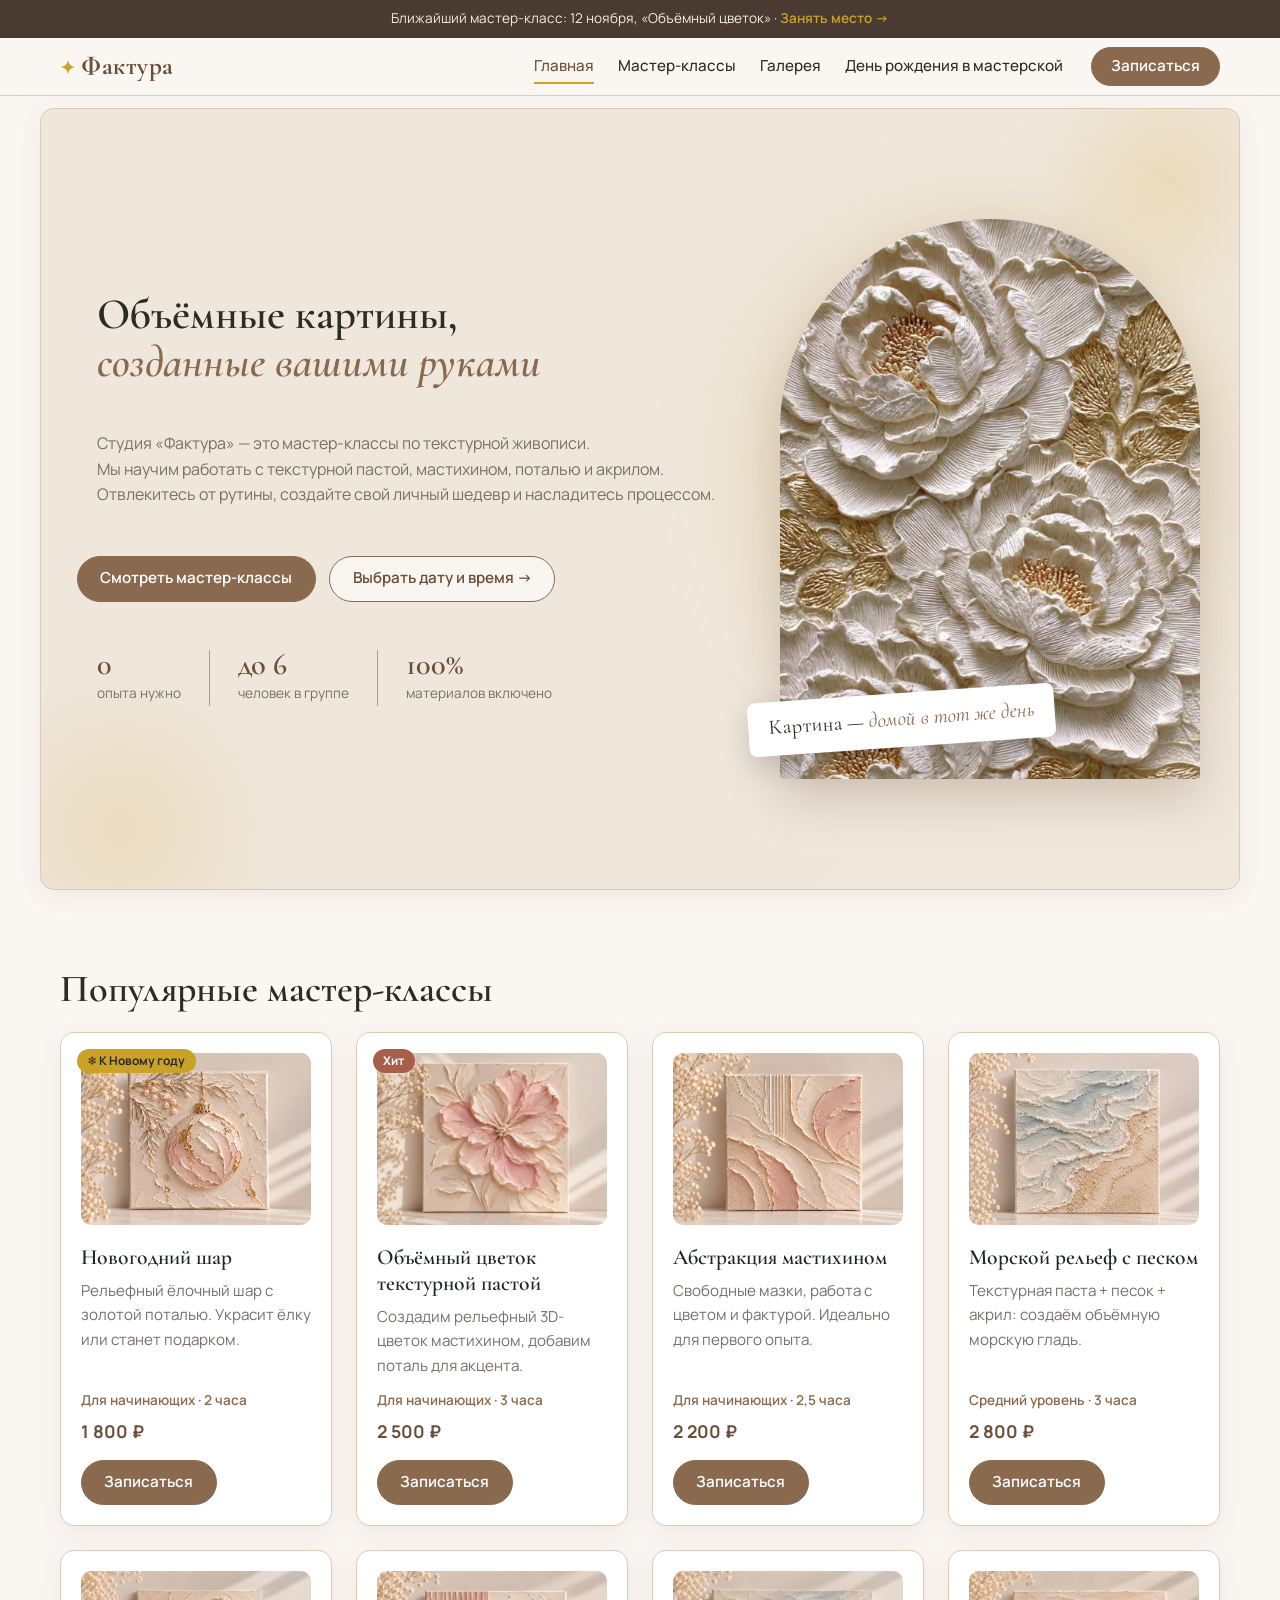
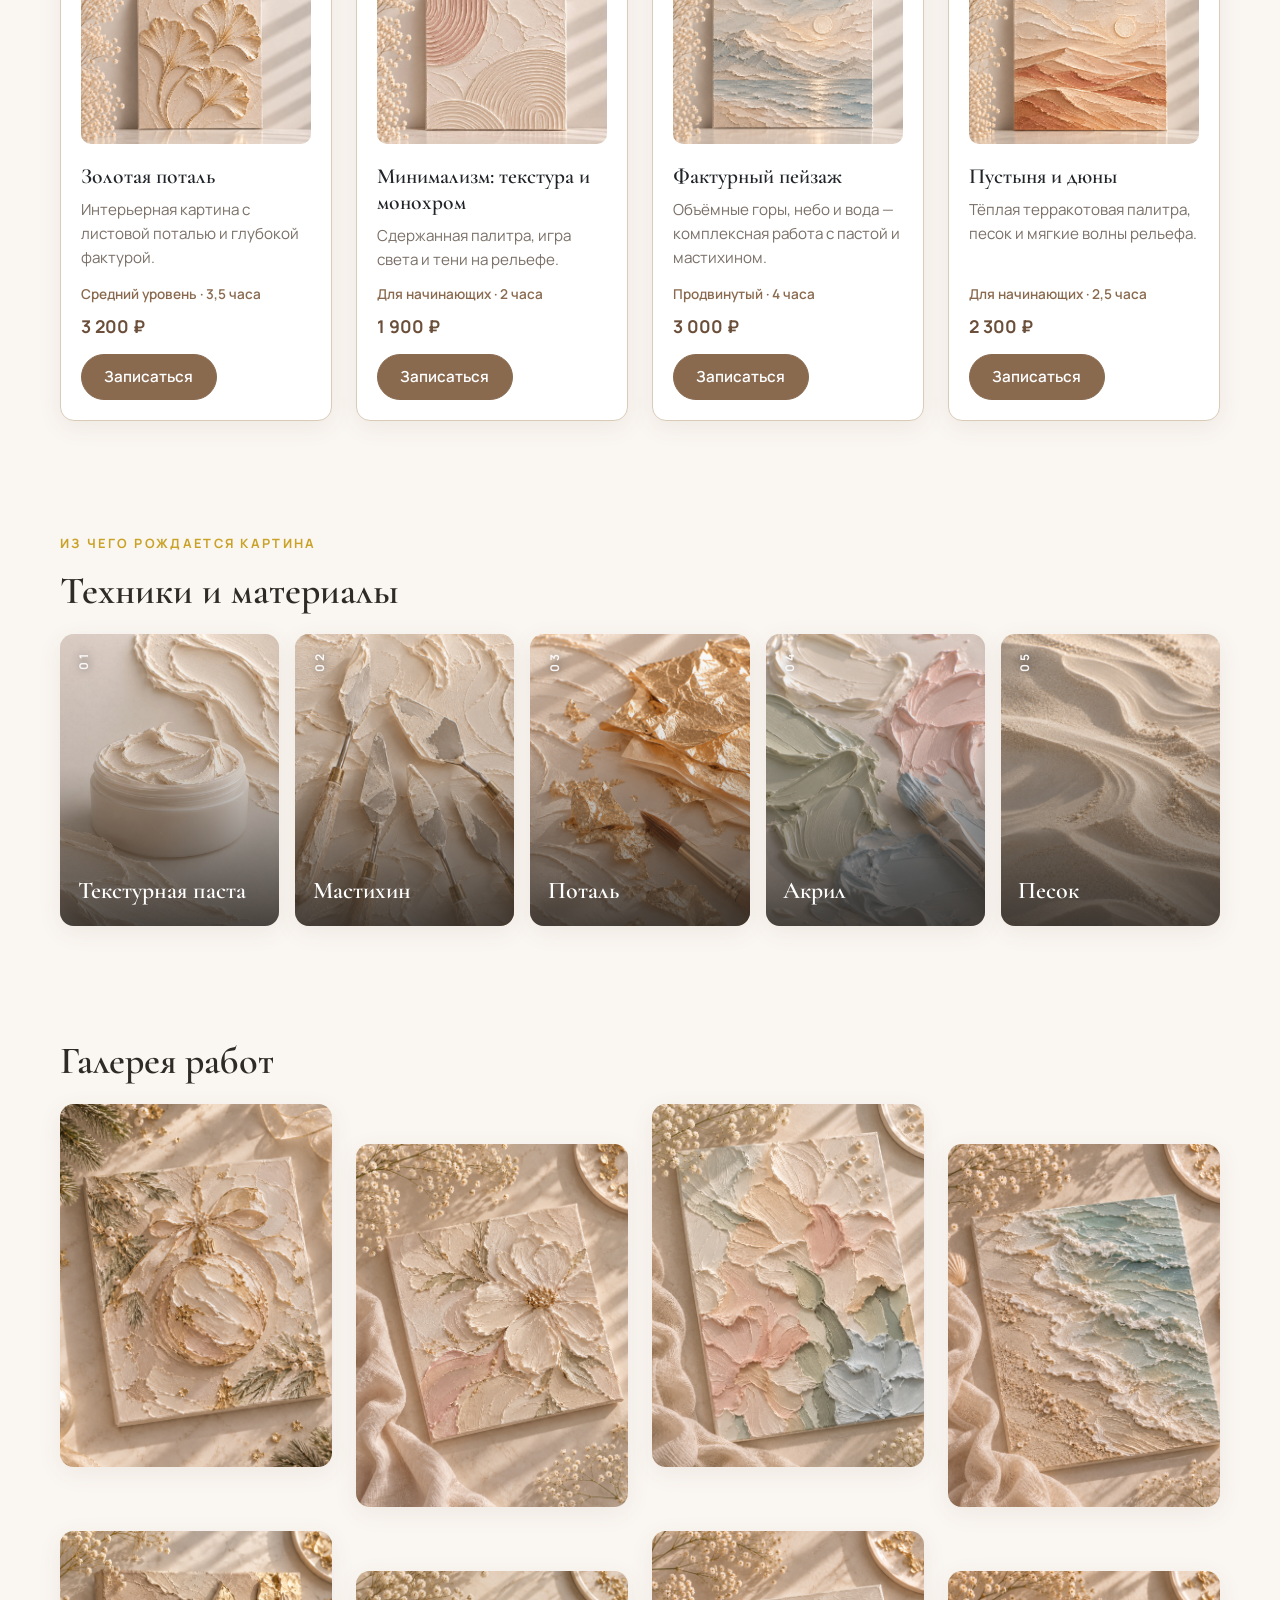
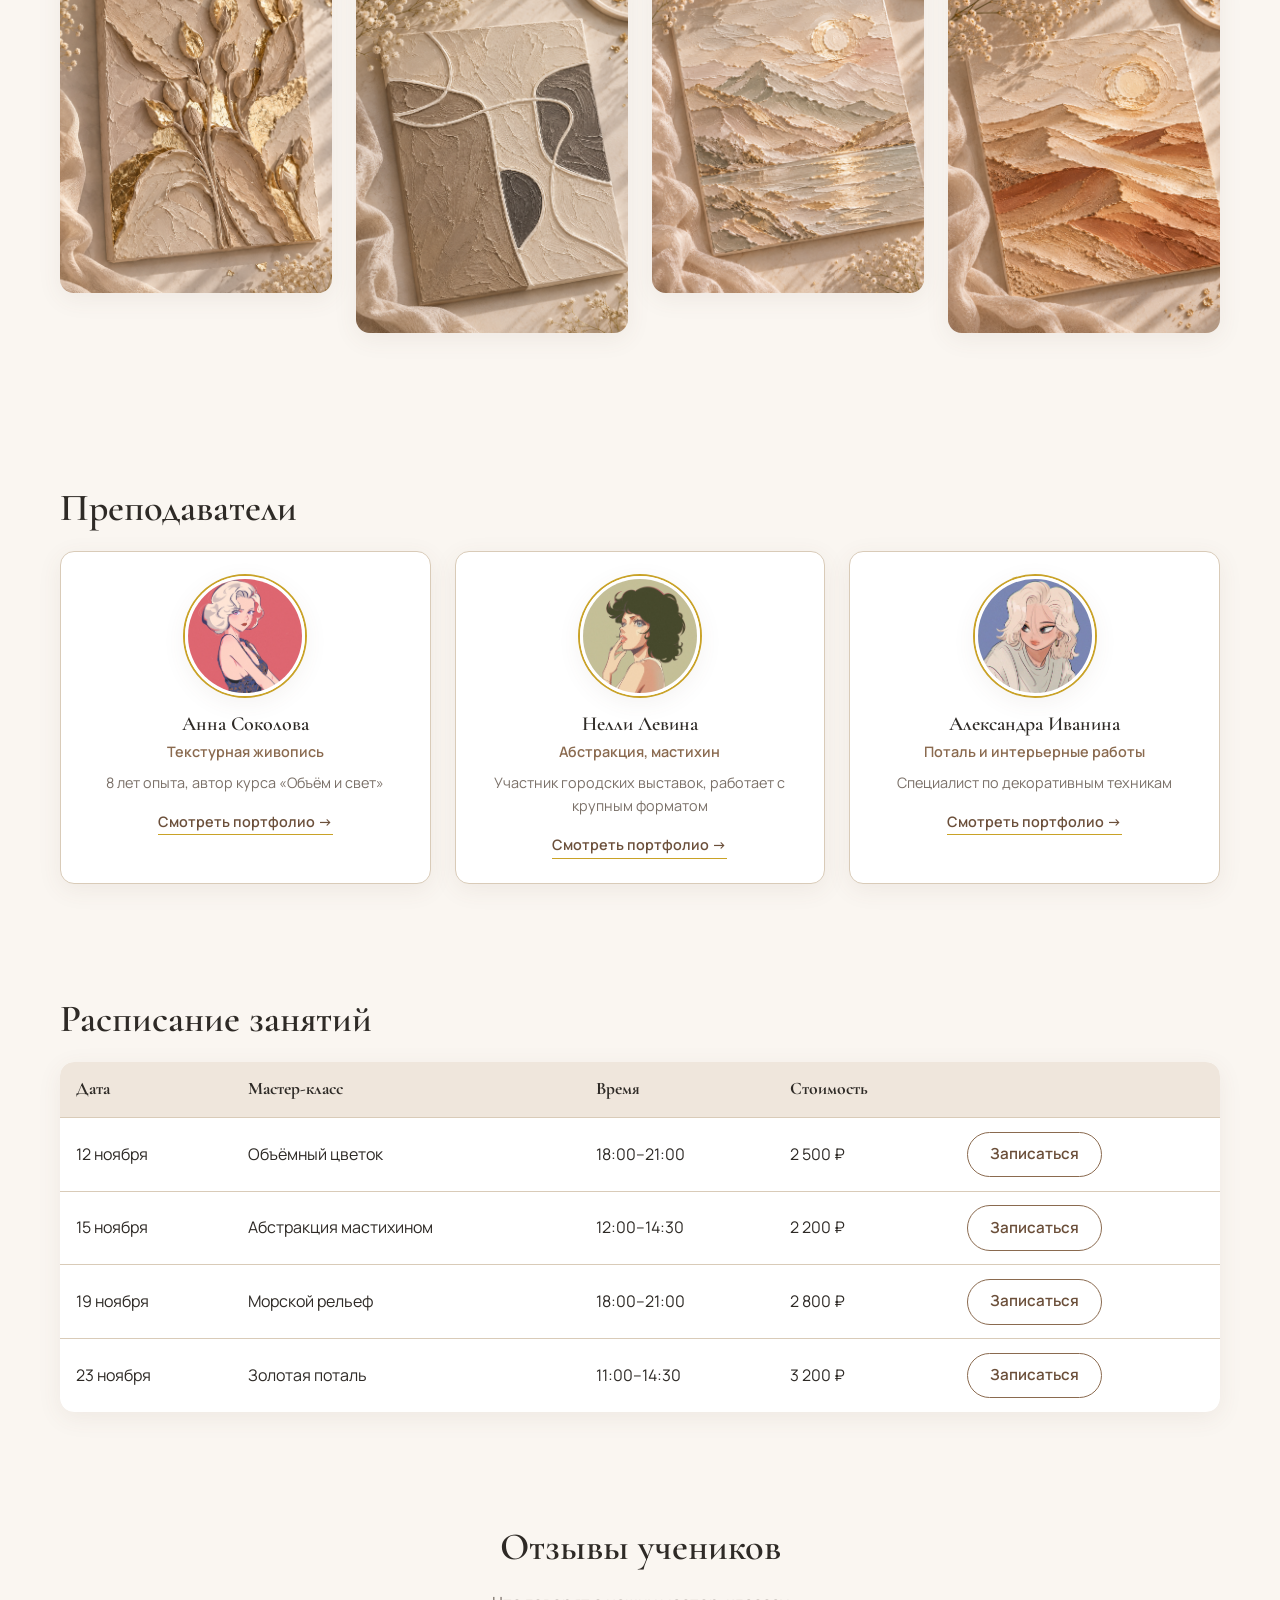
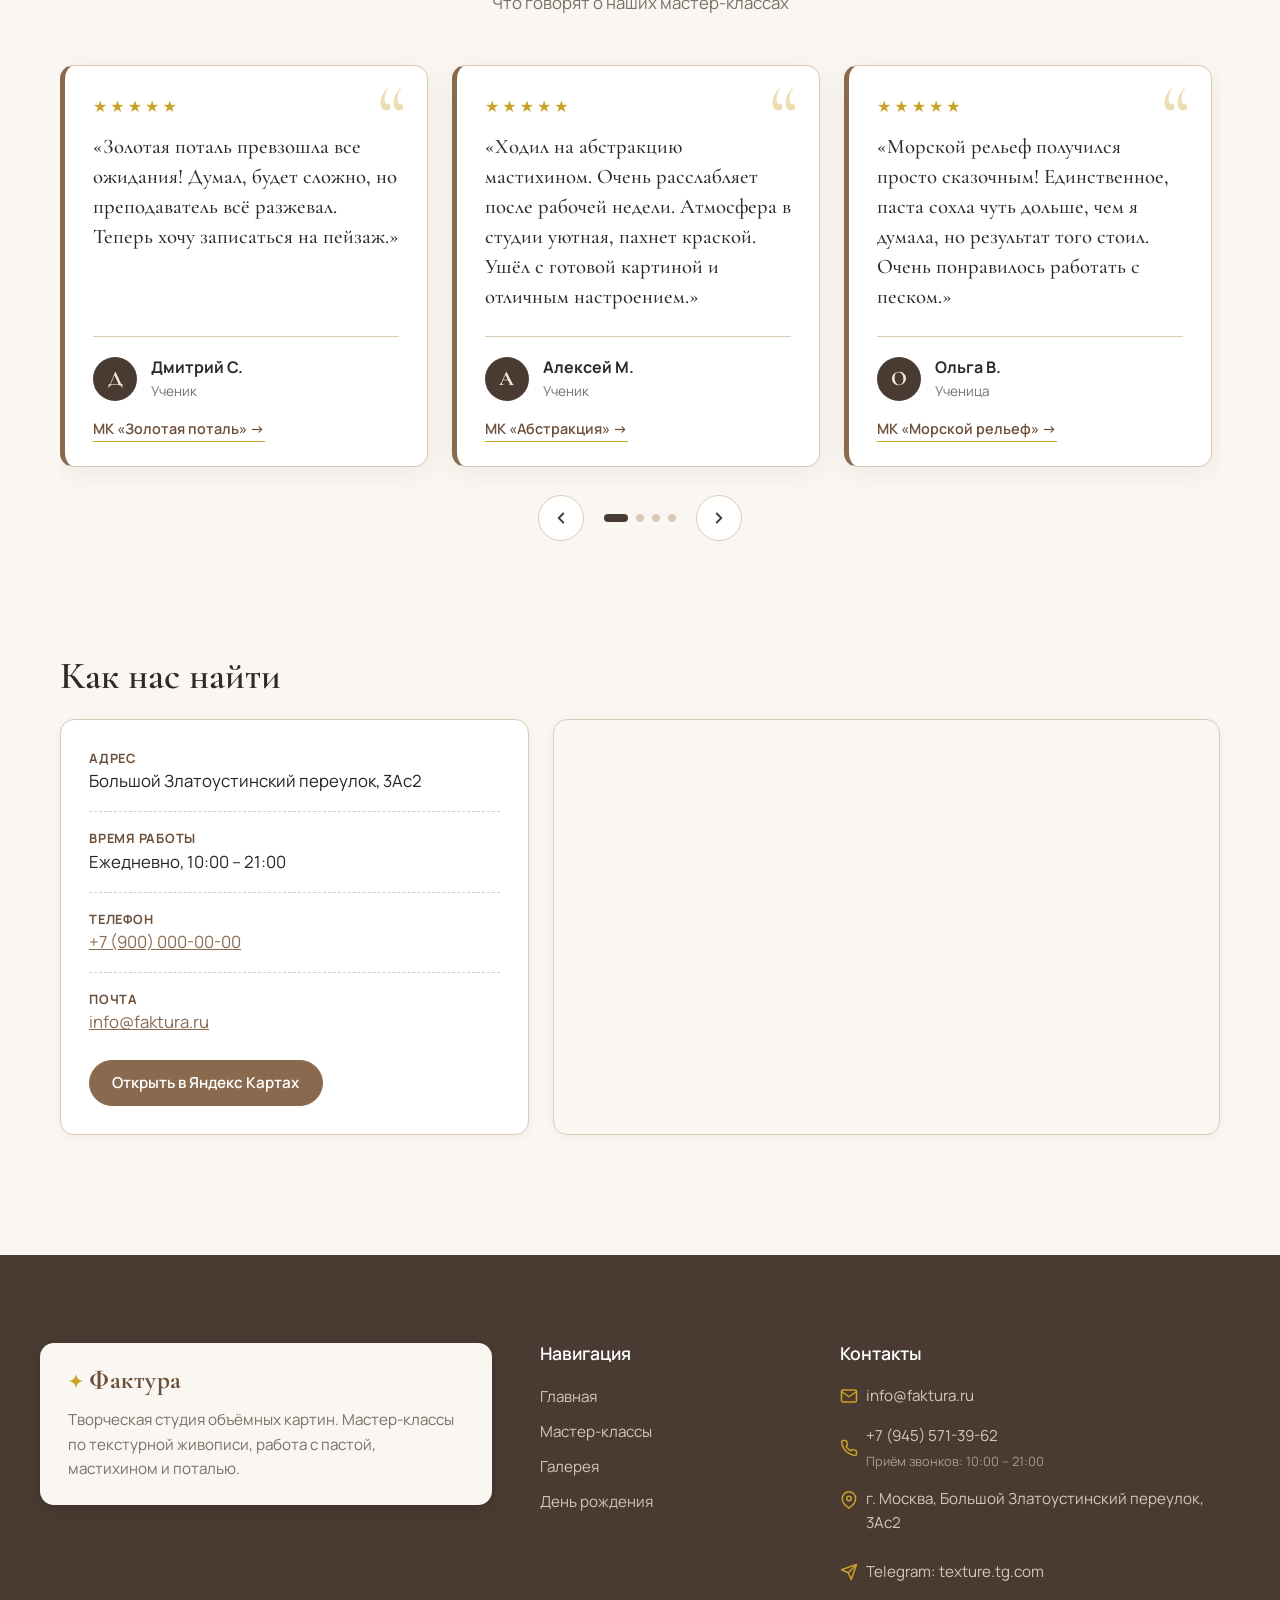
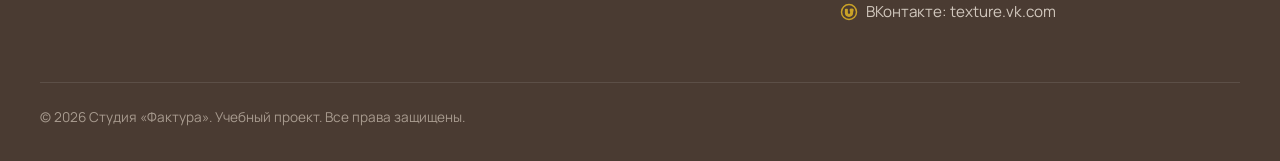
==== commit e2fab2f0: "corrections" ====
--- a/index.html
+++ b/index.html
@@ -35,7 +35,7 @@
         <ul class="navbar-nav ms-auto align-items-lg-center">
           <li class="nav-item"><a class="nav-link active" aria-current="page" href="index.html">Главная</a></li>
           <li class="nav-item"><a class="nav-link" href="catalog.html">Мастер-классы</a></li>
-          <li class="nav-item"><a class="nav-link" href="index.html#gallery">Галерея</a></li>
+          <li class="nav-item"><a class="nav-link" href="gallery.html">Галерея</a></li>
           <li class="nav-item"><a class="nav-link" href="product.html">День рождения в мастерской</a></li>
         </ul>
         <a class="btn btn-primary ms-lg-3 mt-3 mt-lg-0" href="order.html">Записаться</a>
@@ -607,7 +607,7 @@
                 <p class="rv-card__role">Ученик</p>
               </div>
             </div>
-            <a class="rv-card__link" href="catalog.html">МК «Золотая поталь» →</a>
+            <a class="rv-card__link" href="gilding.html">МК «Золотая поталь» →</a>
           </article>
 
           <article class="rv-card">
@@ -620,7 +620,7 @@
                 <p class="rv-card__role">Ученик</p>
               </div>
             </div>
-            <a class="rv-card__link" href="catalog.html">МК «Абстракция» →</a>
+            <a class="rv-card__link" href="abstract.html">МК «Абстракция» →</a>
           </article>
 
           <article class="rv-card">
@@ -633,7 +633,7 @@
                 <p class="rv-card__role">Ученица</p>
               </div>
             </div>
-            <a class="rv-card__link" href="catalog.html">МК «Морской рельеф» →</a>
+            <a class="rv-card__link" href="sea.html">МК «Морской рельеф» →</a>
           </article>
 
           <article class="rv-card">
@@ -646,7 +646,7 @@
                 <p class="rv-card__role">Ученица</p>
               </div>
             </div>
-            <a class="rv-card__link" href="catalog.html">МК «Объёмный цветок» →</a>
+            <a class="rv-card__link" href="flower.html">МК «Объёмный цветок» →</a>
           </article>
 
           <article class="rv-card">
@@ -659,7 +659,7 @@
                 <p class="rv-card__role">Ученица</p>
               </div>
             </div>
-            <a class="rv-card__link" href="catalog.html">МК «Минимализм» →</a>
+            <a class="rv-card__link" href="minimal.html">МК «Минимализм» →</a>
           </article>
 
           <article class="rv-card">
@@ -672,7 +672,7 @@
                 <p class="rv-card__role">Ученица</p>
               </div>
             </div>
-            <a class="rv-card__link" href="catalog.html">МК «Фактурный пейзаж» →</a>
+            <a class="rv-card__link" href="landscape.html">МК «Фактурный пейзаж» →</a>
           </article>
 
         </div>
@@ -725,52 +725,94 @@
 </section>
 
 
-  <!-- ПОДВАЛ -->
-  <footer class="site-footer">
-    <div class="footer-container row gx-0 gy-4">
+<footer class="site-footer">
+  <div class="footer-container row gx-0 gy-4">
+
+    <!-- 1. Логотип и описание -->
+    <div class="footer-col col-12 col-lg-5 pe-lg-5 mb-4 mb-lg-0">
       
-      <!-- Колонка 1: Логотип и описание -->
-      <div class="footer-col col-12 col-md-6 col-lg-3 pe-lg-4">
-        <a href="index.html" class="footer-logo">Фактура</a>
-        <p class="footer-desc">
+      <!-- Начало бежевой плашки -->
+      <div class="footer-brand-box">
+        <a class="site-header__logo" href="index.html" style="color: var(--facture-primary-dark);">
+          <span class="site-header__star">✦</span>Фактура
+        </a>
+        <p class="footer-desc mb-0">
           Творческая студия объёмных картин. Мастер-классы по текстурной живописи, работа с пастой, мастихином и поталью.
         </p>
       </div>
-
-      <!-- Колонка 2: Навигация -->
-      <div class="footer-col col-12 col-md-6 col-lg-3 pe-lg-4">
-        <h4>Навигация</h4>
-        <ul class="footer-list">
-          <li><a href="index.html">Главная</a></li>
-          <li><a href="catalog.html">Мастер-классы</a></li>
-          <li><a href="index.html#gallery">Галерея</a></li>
-          <li><a href="product.html">День рождения в мастерской</a></li>
-          <li><a href="order.html">Запись</a></li>
-        </ul>
-      </div>
-
-      <!-- Колонка 3: Контакты -->
-      <div class="footer-col col-12 col-md-6 col-lg-3 pe-lg-4">
-        <h4>Контакты</h4>
-        <div class="footer-contact-item">
-          <a href="mailto:info@faktura.ru">info@faktura.ru</a>
-        </div>
-        <div class="footer-contact-item">
-          <a href="tel:+79000000000">+7 (900) 000-00-00</a>
-        </div>
-        <div class="footer-contact-item">
-          г. Москва, Большой Златоустинский переулок, 3Ас2
-        </div>
-      </div>
-
-      <!-- Колонка 4: Режим работы -->
-      <div class="footer-col col-12 col-md-6 col-lg-3 pe-lg-4">
-        <h4>Время работы</h4>
-        <div class="footer-contact-item">Ежедневно</div>
-        <div class="footer-contact-item">10:00 – 21:00</div>
-      </div>
+      <!-- Конец бежевой плашки -->
 
     </div>
+
+    <!-- 2. Навигация -->
+    <div class="footer-col col-6 col-lg-3">
+      <h4>Навигация</h4>
+      <ul class="footer-list">
+        <li><a href="index.html">Главная</a></li>
+        <li><a href="catalog.html">Мастер-классы</a></li>
+        <li><a href="index.html#gallery">Галерея</a></li>
+        <li><a href="product.html">День рождения</a></li>
+      </ul>
+    </div>
+
+    <!-- 3. Контакты -->
+    <div class="footer-col col-6 col-lg-4">
+      <h4>Контакты</h4>
+      
+      <!-- Почта -->
+      <div class="footer-contact-item d-flex align-items-center gap-2 mb-3">
+        <svg xmlns="http://www.w3.org/2000/svg" width="18" height="18" viewBox="0 0 24 24" fill="none" stroke="var(--facture-accent)" stroke-width="2" stroke-linecap="round" stroke-linejoin="round">
+          <path d="M4 4h16c1.1 0 2 .9 2 2v12c0 1.1-.9 2-2 2H4c-1.1 0-2-.9-2-2V6c0-1.1.9-2 2-2z"></path>
+          <polyline points="22,6 12,13 2,6"></polyline>
+        </svg>
+        <a href="mailto:info@faktura.ru">info@faktura.ru</a>
+      </div>
+
+      <!-- Телефон -->
+      <div class="footer-contact-item d-flex align-items-center gap-2 mb-3">
+        <svg xmlns="http://www.w3.org/2000/svg" width="18" height="18" viewBox="0 0 24 24" fill="none" stroke="var(--facture-accent)" stroke-width="2" stroke-linecap="round" stroke-linejoin="round">
+          <path d="M22 16.92v3a2 2 0 0 1-2.18 2 19.79 19.79 0 0 1-8.63-3.07 19.5 19.5 0 0 1-6-6 19.79 19.79 0 0 1-3.07-8.67A2 2 0 0 1 4.11 2h3a2 2 0 0 1 2 1.72 12.84 12.84 0 0 0 .7 2.81 2 2 0 0 1-.45 2.11L8.09 9.91a16 16 0 0 0 6 6l1.27-1.27a2 2 0 0 1 2.11-.45 12.84 12.84 0 0 0 2.81.7A2 2 0 0 1 22 16.92z"></path>
+        </svg>
+        <div>
+          <a href="tel:+79000000000" class="d-block">+7 (945) 571-39-62</a>
+          <small style="color: #a89b8f; font-size: 0.8rem; display: block; margin-top: 2px;">Приём звонков: 10:00 – 21:00</small>
+        </div>
+      </div>
+
+      <!-- Адрес -->
+      <div class="footer-contact-item d-flex align-items-start gap-2 mb-4">
+        <svg xmlns="http://www.w3.org/2000/svg" width="18" height="18" viewBox="0 0 24 24" fill="none" stroke="var(--facture-accent)" stroke-width="2" stroke-linecap="round" stroke-linejoin="round" style="margin-top: 4px;">
+          <path d="M21 10c0 7-9 13-9 13s-9-6-9-13a9 9 0 0 1 18 0z"></path>
+          <circle cx="12" cy="10" r="3"></circle>
+        </svg>
+        <span>г. Москва, Большой Златоустинский переулок, 3Ас2</span>
+      </div>
+
+      <!-- Соцсети -->
+      <div class="footer-contact-item d-flex align-items-center gap-2 mb-3">
+        <a href="https://t.me/ваш_ник" target="_blank" rel="noopener" class="d-flex align-items-center gap-2" style="color: inherit; text-decoration: none;">
+          <svg xmlns="http://www.w3.org/2000/svg" width="18" height="18" viewBox="0 0 24 24" fill="none" stroke="var(--facture-accent)" stroke-width="2" stroke-linecap="round" stroke-linejoin="round">
+            <line x1="22" y1="2" x2="11" y2="13"></line>
+            <polygon points="22 2 15 22 11 13 2 9 22 2"></polygon>
+          </svg>
+          <span>Telegram: texture.tg.com</span>
+        </a>
+      </div>
+
+      <div class="footer-contact-item d-flex align-items-center gap-2">
+        <a href="https://vk.com/ваша_страница" target="_blank" rel="noopener" class="d-flex align-items-center gap-2" style="color: inherit; text-decoration: none;">
+          <svg xmlns="http://www.w3.org/2000/svg" width="18" height="18" viewBox="0 0 24 24" fill="none" stroke="var(--facture-accent)" stroke-width="2" stroke-linecap="round" stroke-linejoin="round">
+            <path d="M12 2C6.477 2 2 6.477 2 12c0 5.523 4.477 10 10 10s10-4.477 10-10c0-5.523-4.477-10-10-10z"></path>
+            <path d="M7.5 8.5h2v4.5c0 1.5 1 2.5 2.5 2.5s2.5-1 2.5-2.5V8.5h2v4.5c0 2.5-1.8 4.5-4.5 4.5S7.5 15.5 7.5 13V8.5z"></path>
+            <path d="M14 8.5h3v2h-3z"></path>
+          </svg>
+          <span>ВКонтакте: texture.vk.com</span>
+        </a>
+      </div>
+
+    </div>
+
+  </div>
 
       <!-- Нижняя строка с копирайтом -->
       <div class="footer-bottom">
--- a/css/custom.css
+++ b/css/custom.css
@@ -108,7 +108,7 @@
 }
 
 .site-header__logo:hover {
-  color: var(--facture-primary);
+  color: #c6aa96;
 }
 
 .site-header__logo:hover .site-header__star {
@@ -2333,11 +2333,6 @@
 }
 
 
-/* =====================================================
-   ПРАКТИКА 10: Bootstrap-компоненты в фирменных цветах
-   Цвета задаются через CSS-переменные самих компонентов
-   ===================================================== */
-
 /* ----- кнопки ----- */
 .btn {
   --bs-btn-padding-x: 1.4rem;
@@ -2492,6 +2487,33 @@
   }
 }
 
+
+/* ===== БЕЖЕВАЯ ПЛАШКА ДЛЯ ЛОГОТИПА В ПОДВАЛЕ ===== */
+.footer-brand-box {
+  background-color: var(--facture-bg); /* Бежевый цвет (как фон сайта) */
+  padding: 1.5rem 1.75rem; /* Внутренние отступы */
+  border-radius: var(--facture-radius); /* Скругление углов */
+  box-shadow: 0 4px 15px rgba(0, 0, 0, 0.15); /* Легкая тень для объема */
+  display: inline-block; /* Чтобы плашка облегала контент, а не растягивалась на всю ширину */
+  max-width: 100%;
+}
+
+/* Настройка логотипа внутри плашки */
+.footer-brand-box .site-header__logo {
+  font-size: 1.8rem; /* Чуть крупнее, чем в шапке, чтобы выделялся */
+  margin-bottom: 1rem; /* Отступ до текста */
+  display: inline-block;
+}
+
+/* Настройка текста описания внутри плашки */
+.footer-brand-box .footer-desc {
+  color: var(--facture-muted); /* Приглушенный коричневый цвет для текста */
+  font-size: 0.95rem;
+  line-height: 1.6;
+  max-width: 100%; /* Позволяем тексту занимать нужную ширину */
+  margin: 0;
+}
+
 /* ----- card ----- */
 .card.product-card {
   --bs-card-border-color: var(--facture-border);
@@ -2504,8 +2526,8 @@
   width: calc(100% - 2.5rem);
   margin: 1.25rem 1.25rem 0;
   aspect-ratio: 4 / 3;
-  height: auto;          /* добавить */
-  flex-shrink: 0;        /* добавить */
+  height: auto;         
+  flex-shrink: 0;       
   object-fit: cover;
   border-radius: 10px;
   background: var(--facture-surface);
@@ -3362,4 +3384,11 @@
   }
   .plan-strip::-webkit-scrollbar { display: none; }
   .plan-strip > * { flex: 0 0 80%; max-width: 80%; scroll-snap-align: center; }
+}
+
+/* Принудительно делаем логотип одинаковым везде */
+.site-header .navbar-brand,
+.footer-brand-box .site-header__logo {
+  font-size: 1.6rem !important; /* Задаем жесткий размер */
+  font-family: 'Cormorant Garamond', Georgia, serif; /* На всякий случай фиксируем шрифт */
 }
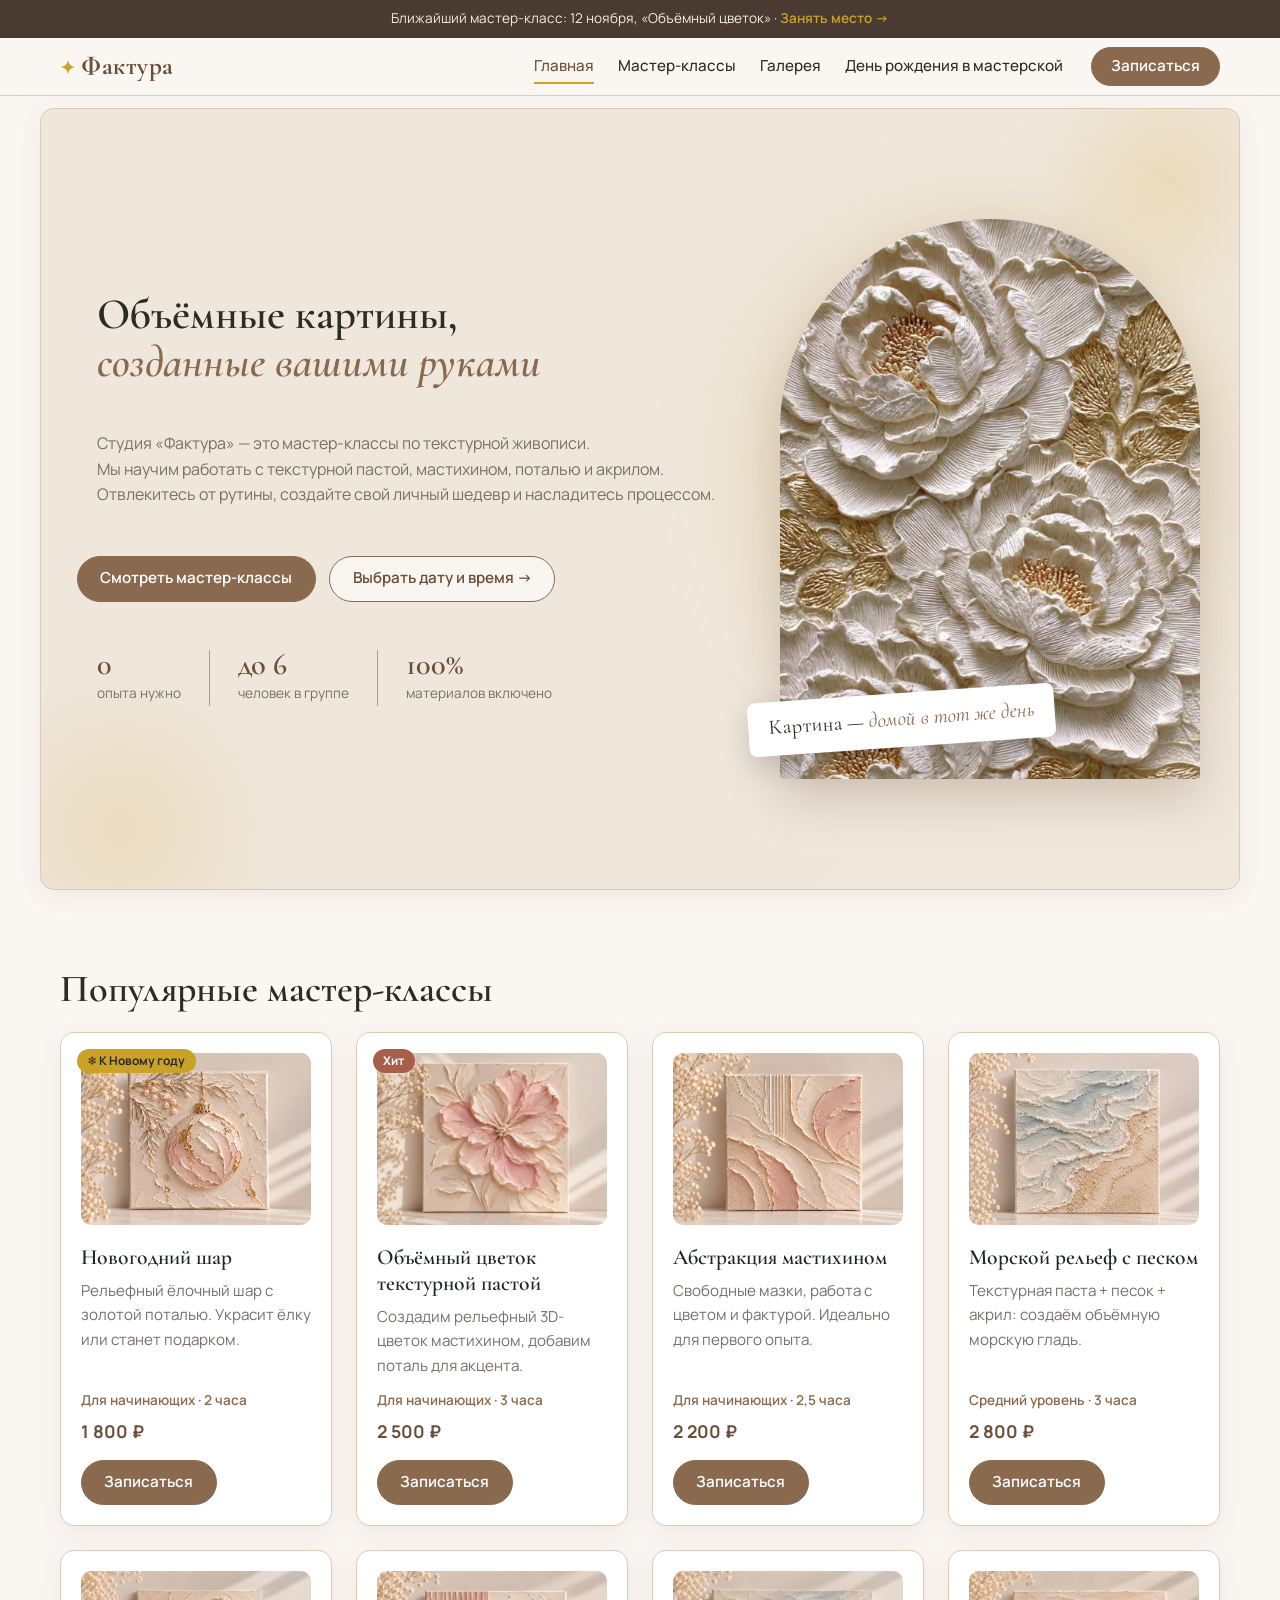
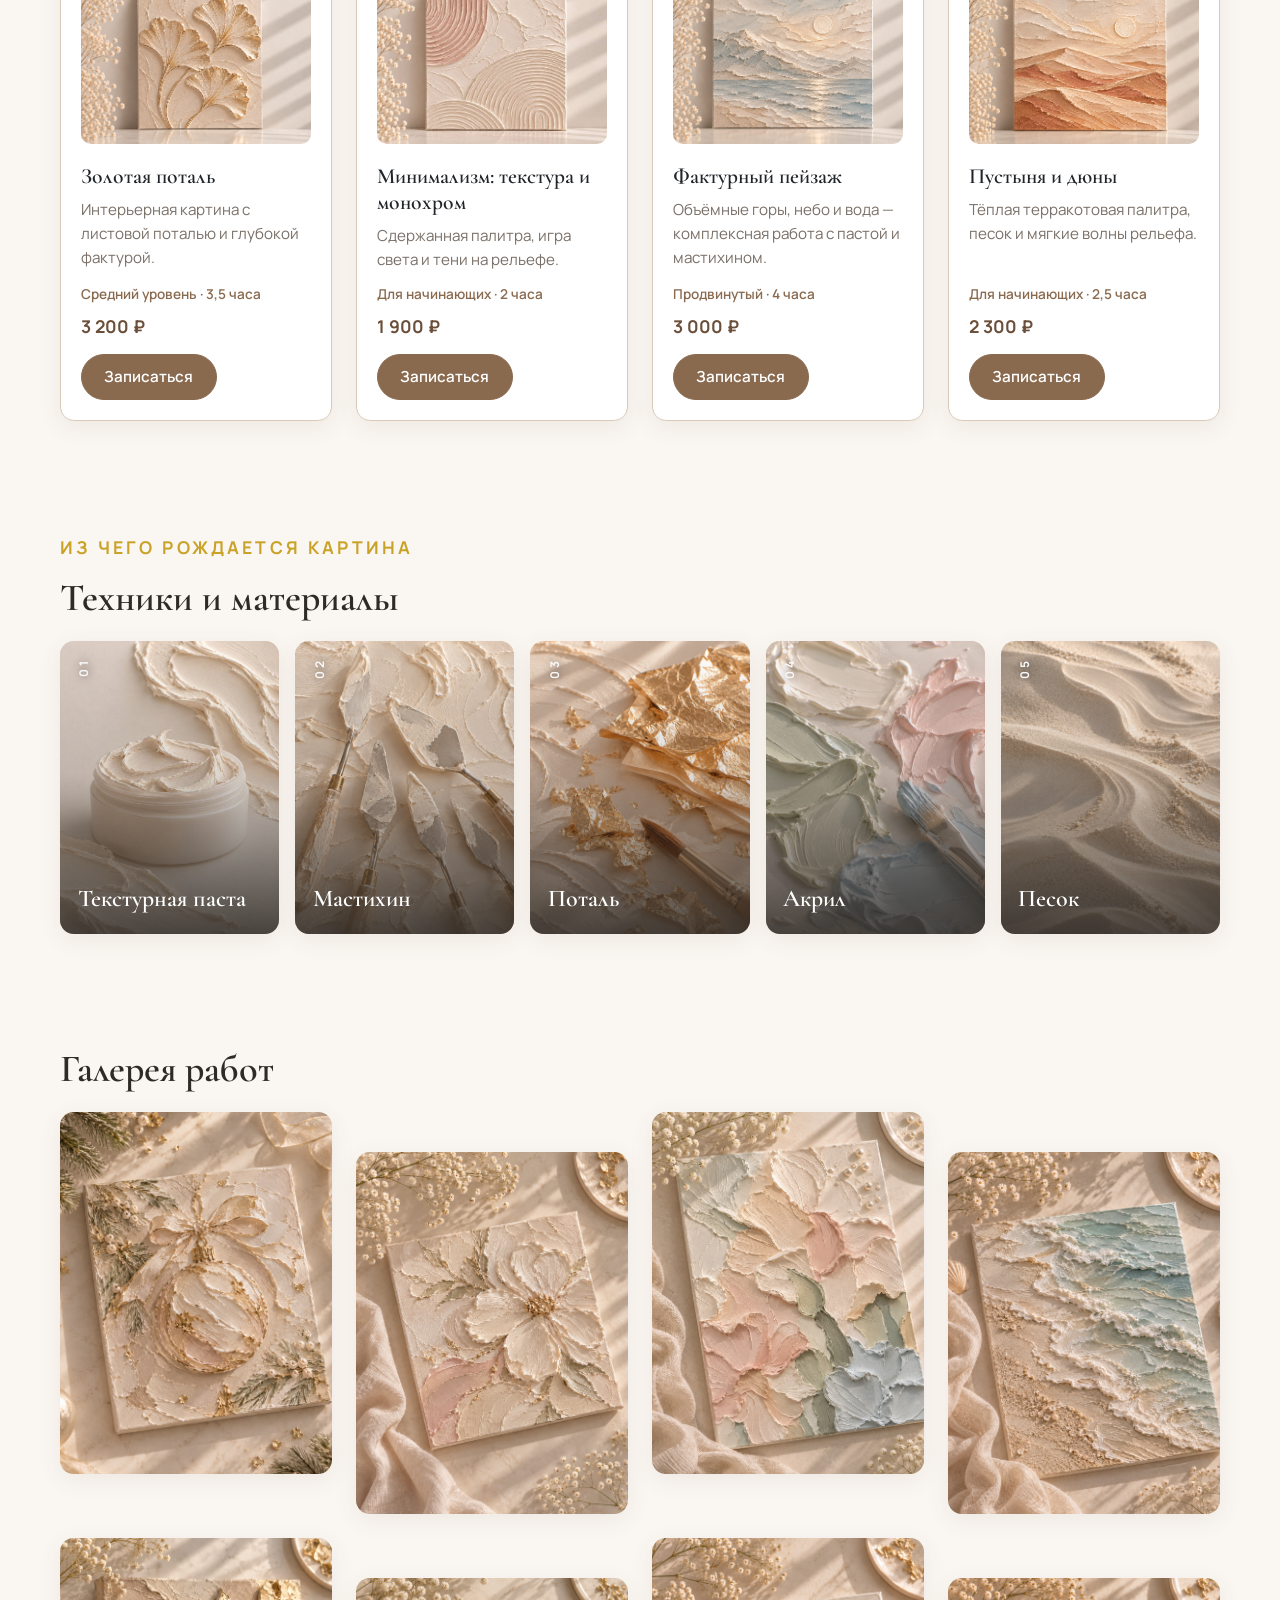
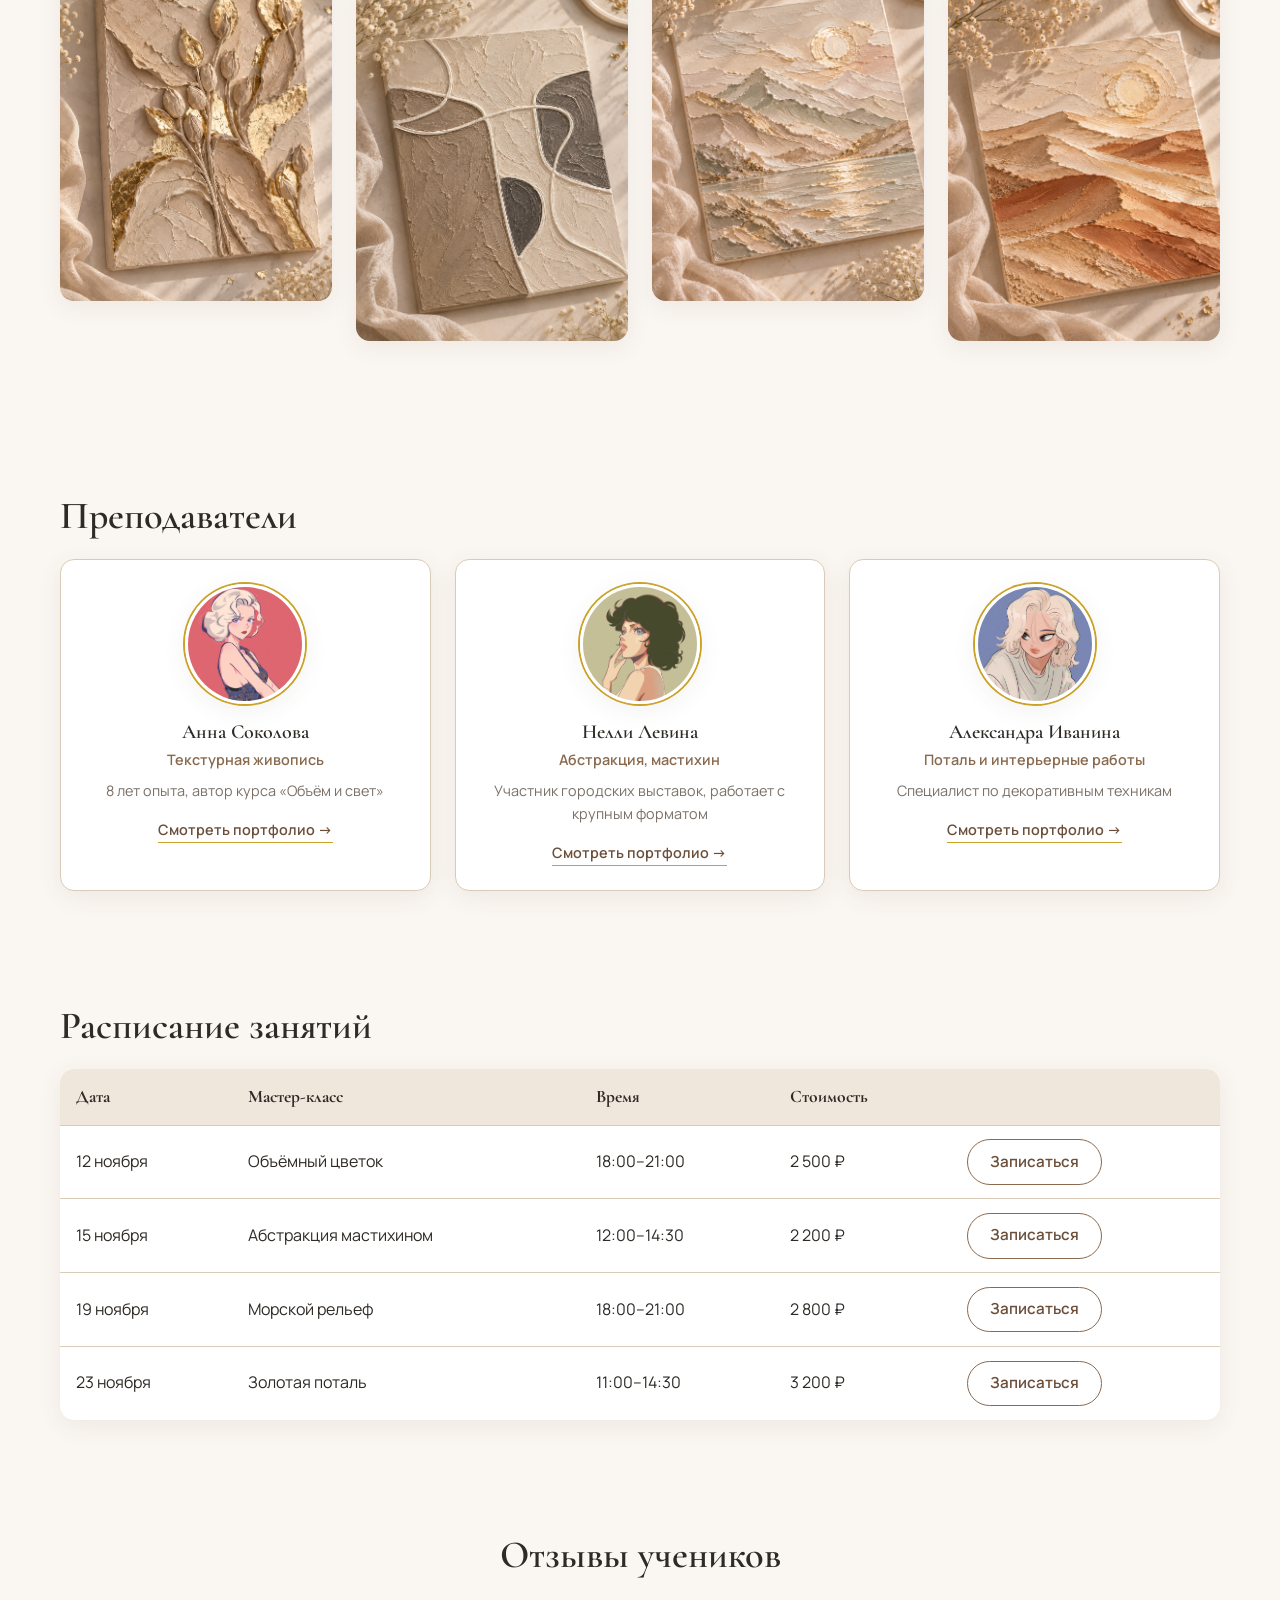
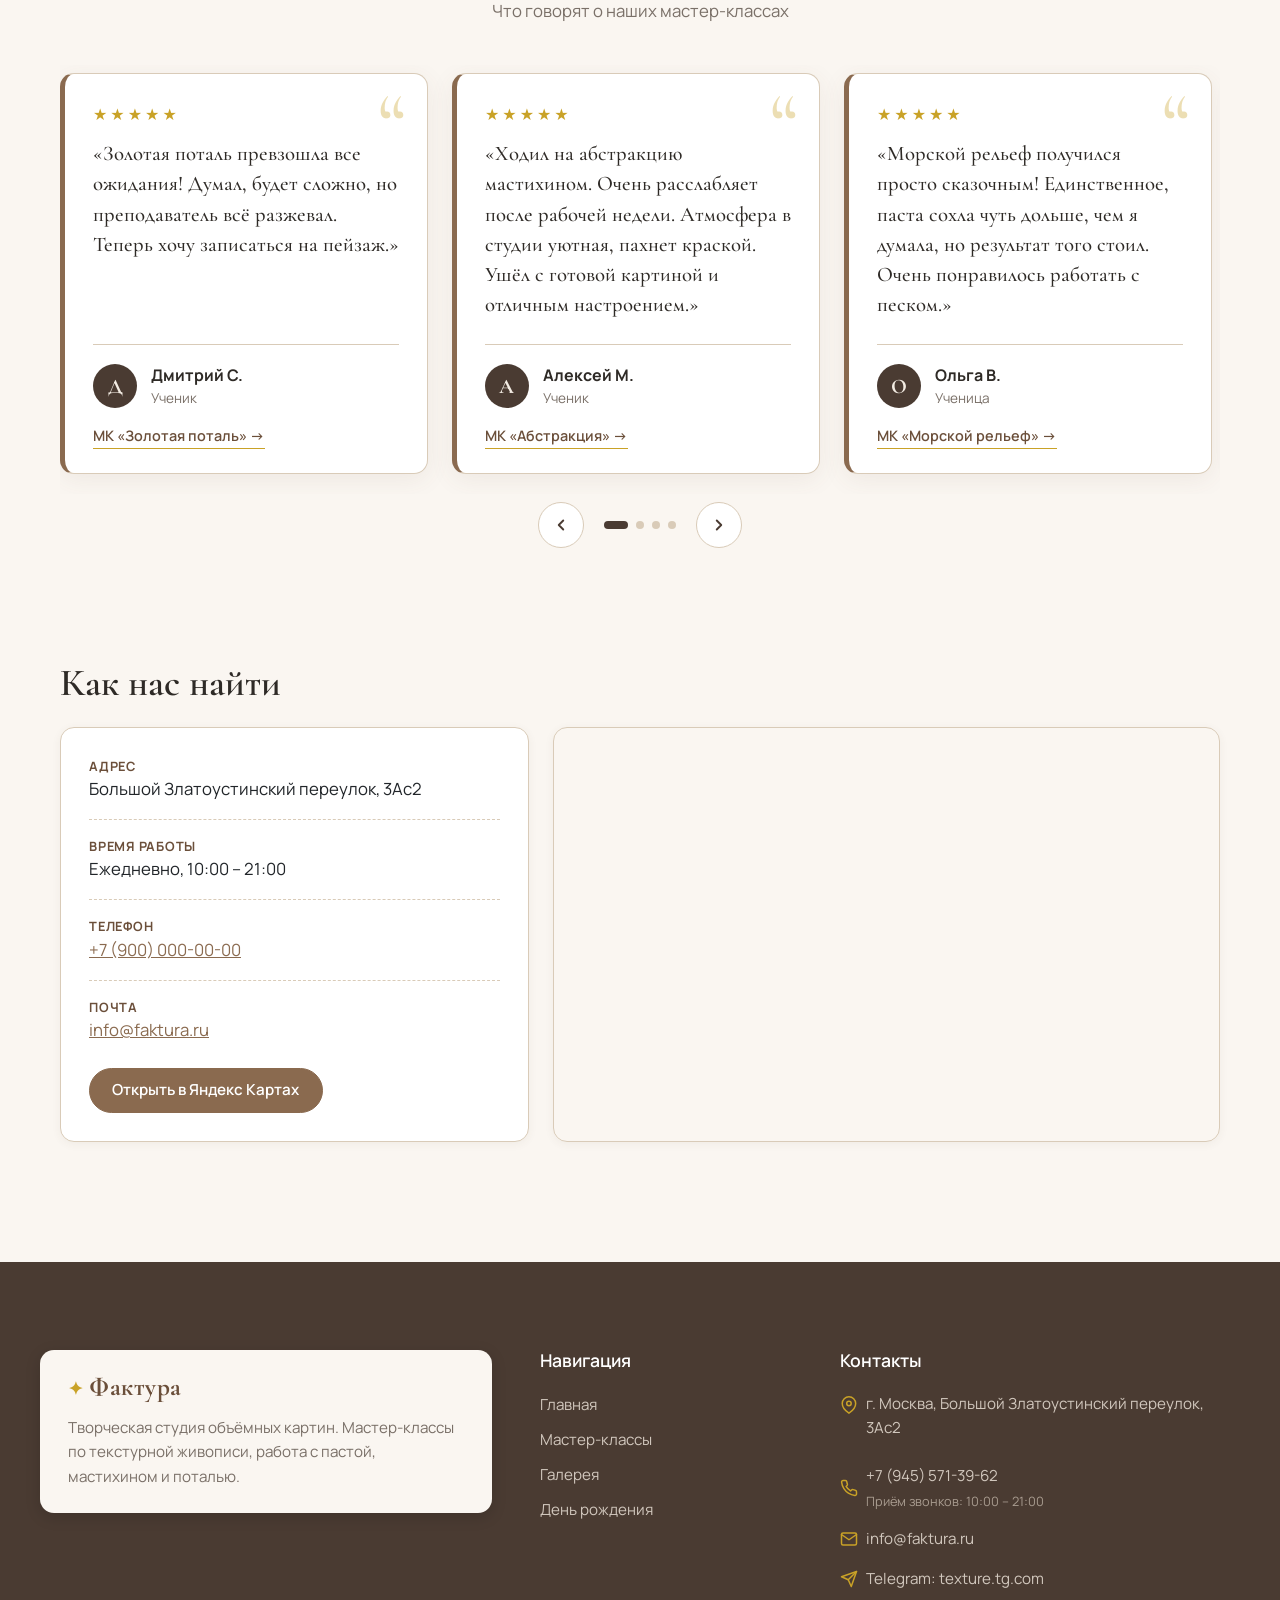
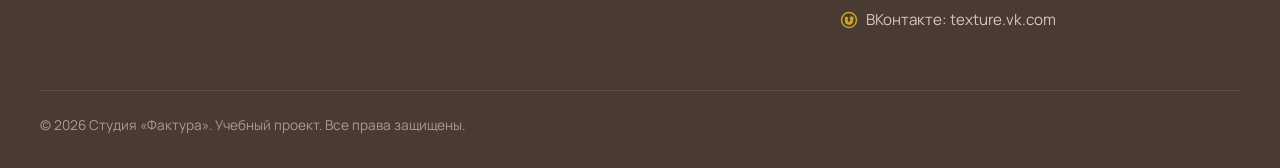
==== commit 9baa363a: "feat: gallery intro, animated counters, call-to-action banner" ====
--- a/index.html
+++ b/index.html
@@ -759,13 +759,13 @@
     <div class="footer-col col-6 col-lg-4">
       <h4>Контакты</h4>
       
-      <!-- Почта -->
-      <div class="footer-contact-item d-flex align-items-center gap-2 mb-3">
-        <svg xmlns="http://www.w3.org/2000/svg" width="18" height="18" viewBox="0 0 24 24" fill="none" stroke="var(--facture-accent)" stroke-width="2" stroke-linecap="round" stroke-linejoin="round">
-          <path d="M4 4h16c1.1 0 2 .9 2 2v12c0 1.1-.9 2-2 2H4c-1.1 0-2-.9-2-2V6c0-1.1.9-2 2-2z"></path>
-          <polyline points="22,6 12,13 2,6"></polyline>
+      <!-- Адрес -->
+      <div class="footer-contact-item d-flex align-items-start gap-2 mb-4">
+        <svg xmlns="http://www.w3.org/2000/svg" width="18" height="18" viewBox="0 0 24 24" fill="none" stroke="var(--facture-accent)" stroke-width="2" stroke-linecap="round" stroke-linejoin="round" style="margin-top: 4px;">
+          <path d="M21 10c0 7-9 13-9 13s-9-6-9-13a9 9 0 0 1 18 0z"></path>
+          <circle cx="12" cy="10" r="3"></circle>
         </svg>
-        <a href="mailto:info@faktura.ru">info@faktura.ru</a>
+        <span>г. Москва, Большой Златоустинский переулок, 3Ас2</span>
       </div>
 
       <!-- Телефон -->
@@ -779,13 +779,13 @@
         </div>
       </div>
 
-      <!-- Адрес -->
-      <div class="footer-contact-item d-flex align-items-start gap-2 mb-4">
-        <svg xmlns="http://www.w3.org/2000/svg" width="18" height="18" viewBox="0 0 24 24" fill="none" stroke="var(--facture-accent)" stroke-width="2" stroke-linecap="round" stroke-linejoin="round" style="margin-top: 4px;">
-          <path d="M21 10c0 7-9 13-9 13s-9-6-9-13a9 9 0 0 1 18 0z"></path>
-          <circle cx="12" cy="10" r="3"></circle>
+      <!-- Почта -->
+      <div class="footer-contact-item d-flex align-items-center gap-2 mb-3">
+        <svg xmlns="http://www.w3.org/2000/svg" width="18" height="18" viewBox="0 0 24 24" fill="none" stroke="var(--facture-accent)" stroke-width="2" stroke-linecap="round" stroke-linejoin="round">
+          <path d="M4 4h16c1.1 0 2 .9 2 2v12c0 1.1-.9 2-2 2H4c-1.1 0-2-.9-2-2V6c0-1.1.9-2 2-2z"></path>
+          <polyline points="22,6 12,13 2,6"></polyline>
         </svg>
-        <span>г. Москва, Большой Златоустинский переулок, 3Ас2</span>
+        <a href="mailto:info@faktura.ru">info@faktura.ru</a>
       </div>
 
       <!-- Соцсети -->
@@ -821,7 +821,9 @@
     </footer>
 
     <!-- Скрипт для кнопки наверх -->
-    <script src="https://cdn.jsdelivr.net/npm/bootstrap@5.3.3/dist/js/bootstrap.bundle.min.js"></script>
+  <button class="scroll-top" type="button" aria-label="Наверх" title="Наверх">✦</button>
+  
+  <script src="https://cdn.jsdelivr.net/npm/bootstrap@5.3.3/dist/js/bootstrap.bundle.min.js"></script>
   <script src="js/scroll-top.js"></script>
 
     <!-- Скрипт слайдера отзывов -->
--- a/css/custom.css
+++ b/css/custom.css
@@ -259,7 +259,7 @@
 }
 
 .hero__eyebrow {
-  font-size: 0.8rem;
+  font-size: 1.1rem;
   font-weight: 700;
   letter-spacing: 0.18em;
   text-transform: uppercase;
@@ -3391,4 +3391,223 @@
 .footer-brand-box .site-header__logo {
   font-size: 1.6rem !important; /* Задаем жесткий размер */
   font-family: 'Cormorant Garamond', Georgia, serif; /* На всякий случай фиксируем шрифт */
+}
+
+/* ===== ГАЛЕРЕЯ: подзаголовок, цифры, призыв ===== */
+.gallery-lead {
+  color: var(--facture-muted);
+  max-width: 640px;
+  margin-bottom: 2rem;
+}
+
+.gallery-stats {
+  list-style: none;
+  padding: 0;
+  margin: 3rem 0 0;
+  display: grid;
+  grid-template-columns: repeat(3, 1fr);
+  gap: 1rem;
+}
+
+.gallery-stats li {
+  background: #fff;
+  border: 1px solid var(--facture-border);
+  border-radius: var(--facture-radius);
+  padding: 1.5rem 1rem;
+  text-align: center;
+  box-shadow: var(--facture-shadow);
+}
+
+.gallery-stats strong {
+  display: block;
+  font-family: 'Cormorant Garamond', Georgia, serif;
+  font-size: 2.6rem;
+  font-weight: 600;
+  line-height: 1;
+  color: var(--facture-primary-dark);
+  margin-bottom: 0.4rem;
+}
+
+.gallery-stats span {
+  font-size: 0.9rem;
+  color: var(--facture-muted);
+}
+
+.gallery-cta {
+  position: relative;
+  overflow: hidden;
+  margin-top: 1.25rem;
+  padding: clamp(1.5rem, 4vw, 2.5rem);
+  border-radius: var(--facture-radius);
+  background: linear-gradient(135deg, #4a3b32 0%, #6b4f3a 100%);
+  color: #fff;
+  display: flex;
+  flex-wrap: wrap;
+  align-items: center;
+  justify-content: space-between;
+  gap: 1.25rem;
+}
+
+.gallery-cta::after {
+  content: "";
+  position: absolute;
+  right: -50px;
+  top: -70px;
+  width: 240px;
+  height: 240px;
+  border-radius: 50%;
+  background: radial-gradient(circle, rgba(201, 162, 39, 0.35), transparent 70%);
+  pointer-events: none;
+}
+
+.gallery-cta > * { position: relative; z-index: 1; }
+
+.gallery-cta h3 {
+  color: #fff;
+  font-size: clamp(1.5rem, 3vw, 2rem);
+  margin: 0 0 0.25rem;
+}
+
+.gallery-cta p {
+  margin: 0;
+  color: #f3ece3;
+  max-width: 460px;
+}
+
+.gallery-cta__actions {
+  display: flex;
+  align-items: center;
+  flex-wrap: wrap;
+  gap: 1.25rem;
+}
+
+.gallery-cta__btn {
+  display: inline-block;
+  padding: 0.7rem 1.5rem;
+  border-radius: 999px;
+  background: var(--facture-accent);
+  color: #2e2a26;
+  font-weight: 700;
+  text-decoration: none;
+  transition: transform 0.15s, background 0.2s;
+}
+
+.gallery-cta__btn:hover {
+  background: #e0b535;
+  color: #2e2a26;
+  transform: translateY(-1px);
+}
+
+.gallery-cta__link {
+  color: #fff;
+  font-weight: 600;
+  text-decoration: none;
+  border-bottom: 1px solid var(--facture-accent);
+}
+
+.gallery-cta__link:hover { color: var(--facture-accent); }
+
+@media (max-width: 575.98px) {
+  .gallery-stats { gap: 0.5rem; margin-top: 2rem; }
+  .gallery-stats li { padding: 1rem 0.4rem; }
+  .gallery-stats strong { font-size: 1.6rem; }
+  .gallery-stats span { font-size: 0.72rem; }
+  .gallery-cta__actions { width: 100%; flex-direction: column; align-items: stretch; text-align: center; }
+  .gallery-cta__btn { text-align: center; }
+  .gallery-cta__link { align-self: center; }
+}
+
+/* ===== ГАЛЕРЕЯ: шапка по центру ===== */
+.gallery-intro {
+  text-align: center;
+  max-width: 720px;
+  margin: 0 auto 2.5rem;
+}
+
+.gallery-intro h2 { margin-bottom: 0.75rem; }
+
+.gallery-intro .gallery-lead {
+  margin: 0 auto 1.1rem;
+}
+
+.gallery-techs {
+  margin: 0;
+  font-family: 'Cormorant Garamond', Georgia, serif;
+  font-size: 1.25rem;
+  font-style: italic;
+  color: var(--facture-primary);
+}
+
+.gallery-techs span {
+  margin: 0 0.35rem;
+  color: var(--facture-accent);
+  font-style: normal;
+}
+
+/* ===== ГАЛЕРЕЯ: вводная цитата ===== */
+.gallery-quote {
+  position: relative;
+  max-width: 640px;
+  margin: 0 auto 1rem;
+  padding: 2.75rem 1rem 0;
+}
+
+.gallery-quote::before {
+  content: "\201C";
+  position: absolute;
+  top: -0.6rem;
+  left: 50%;
+  transform: translateX(-50%);
+  font-family: 'Cormorant Garamond', Georgia, serif;
+  font-size: 6rem;
+  line-height: 1;
+  color: var(--facture-accent);
+  opacity: 0.55;
+  pointer-events: none;
+}
+
+.gallery-quote p {
+  margin: 0;
+  font-family: 'Cormorant Garamond', Georgia, serif;
+  font-size: clamp(1.4rem, 2.8vw, 1.9rem);
+  font-style: italic;
+  font-weight: 500;
+  line-height: 1.35;
+  color: var(--facture-text);
+}
+
+.gallery-hint {
+  max-width: 460px;
+  margin: 0 auto 1.1rem;
+  font-size: 0.9rem;
+  color: var(--facture-muted);
+}
+
+/* ===== КНОПКА НАВЕРХ: звезда + подпись ===== */
+.scroll-top {
+  width: auto;
+  height: 46px;
+  padding: 0 1.2rem 0 1rem;
+  border-radius: 999px;
+  color: var(--facture-accent);
+  font-size: 1.1rem;
+  line-height: 1;
+}
+
+.scroll-top.is-visible {
+  display: flex;
+  align-items: center;
+  gap: 0.5rem;
+}
+
+.scroll-top::after {
+  content: "Наверх";
+  color: #fff;
+  font-family: 'Manrope', sans-serif;
+  font-size: 0.85rem;
+  font-weight: 700;
+}
+
+.scroll-top:hover {
+  transform: translateY(-2px);
 }
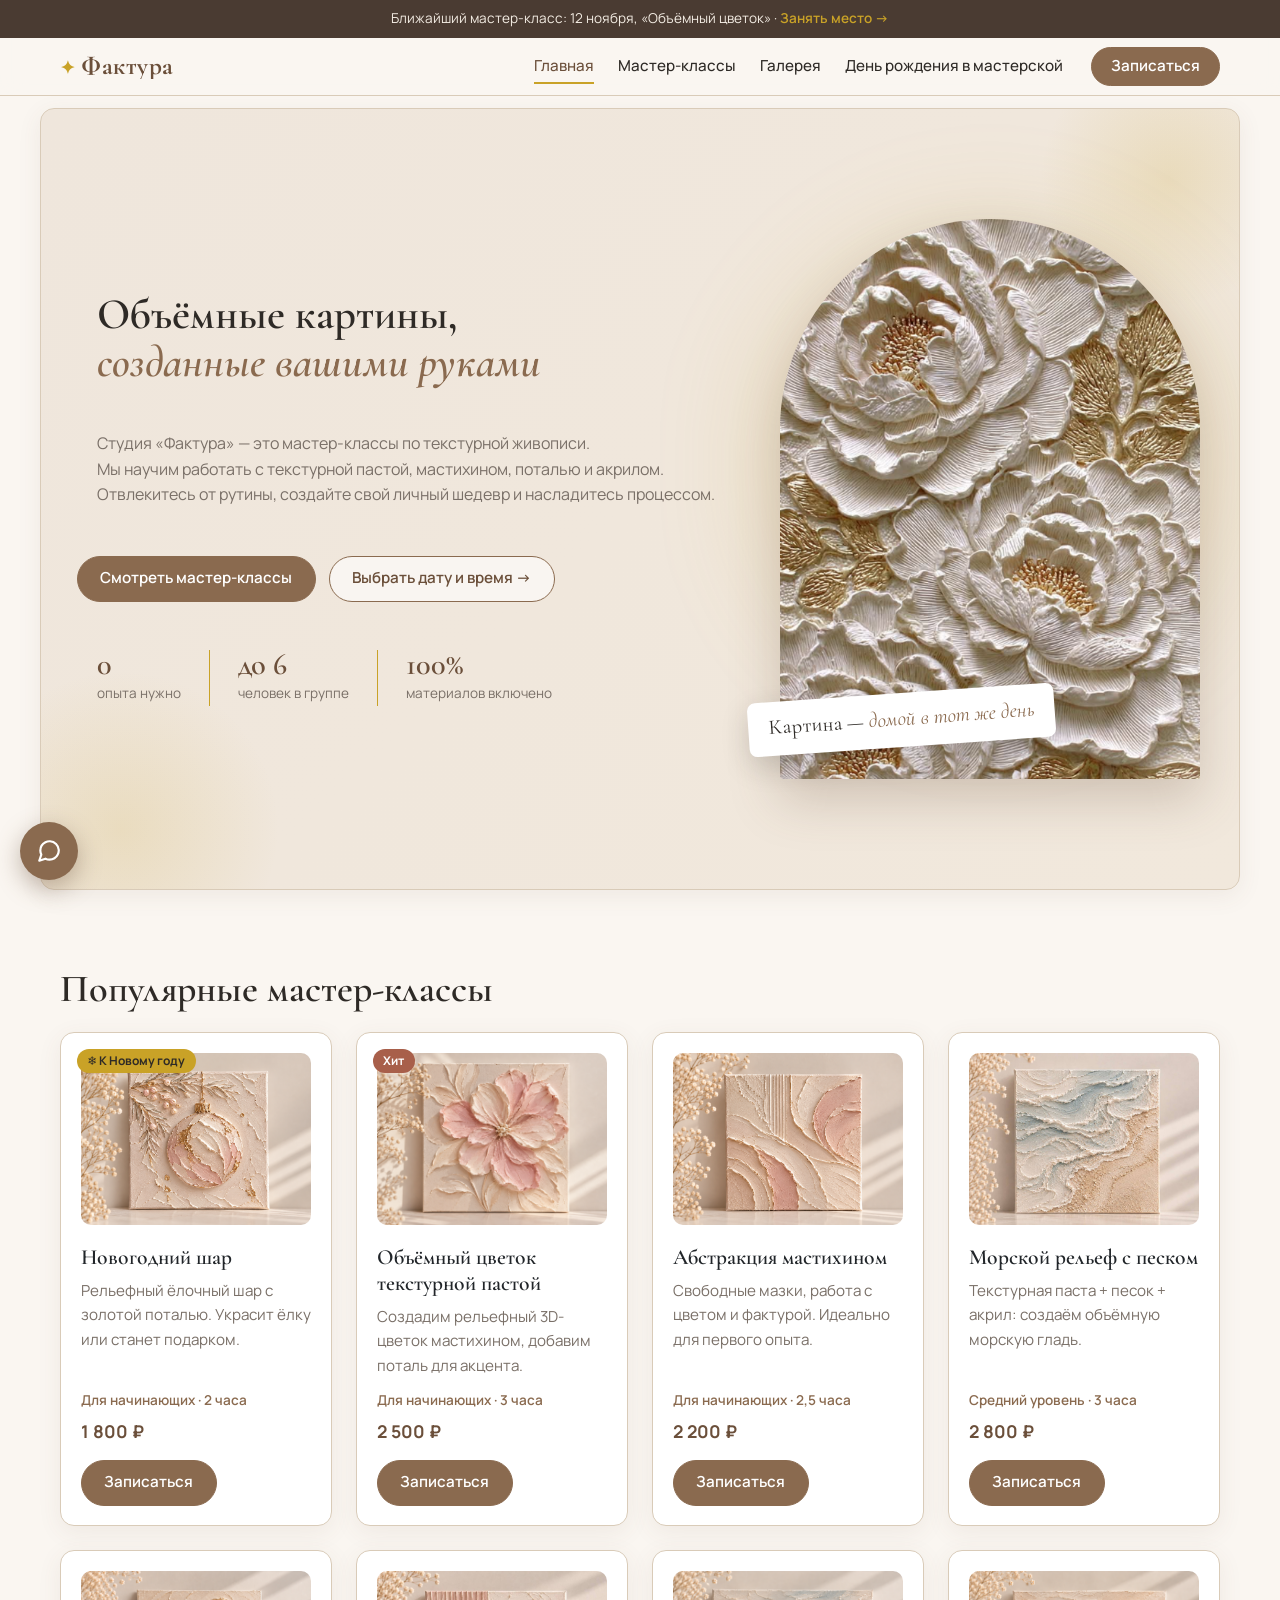
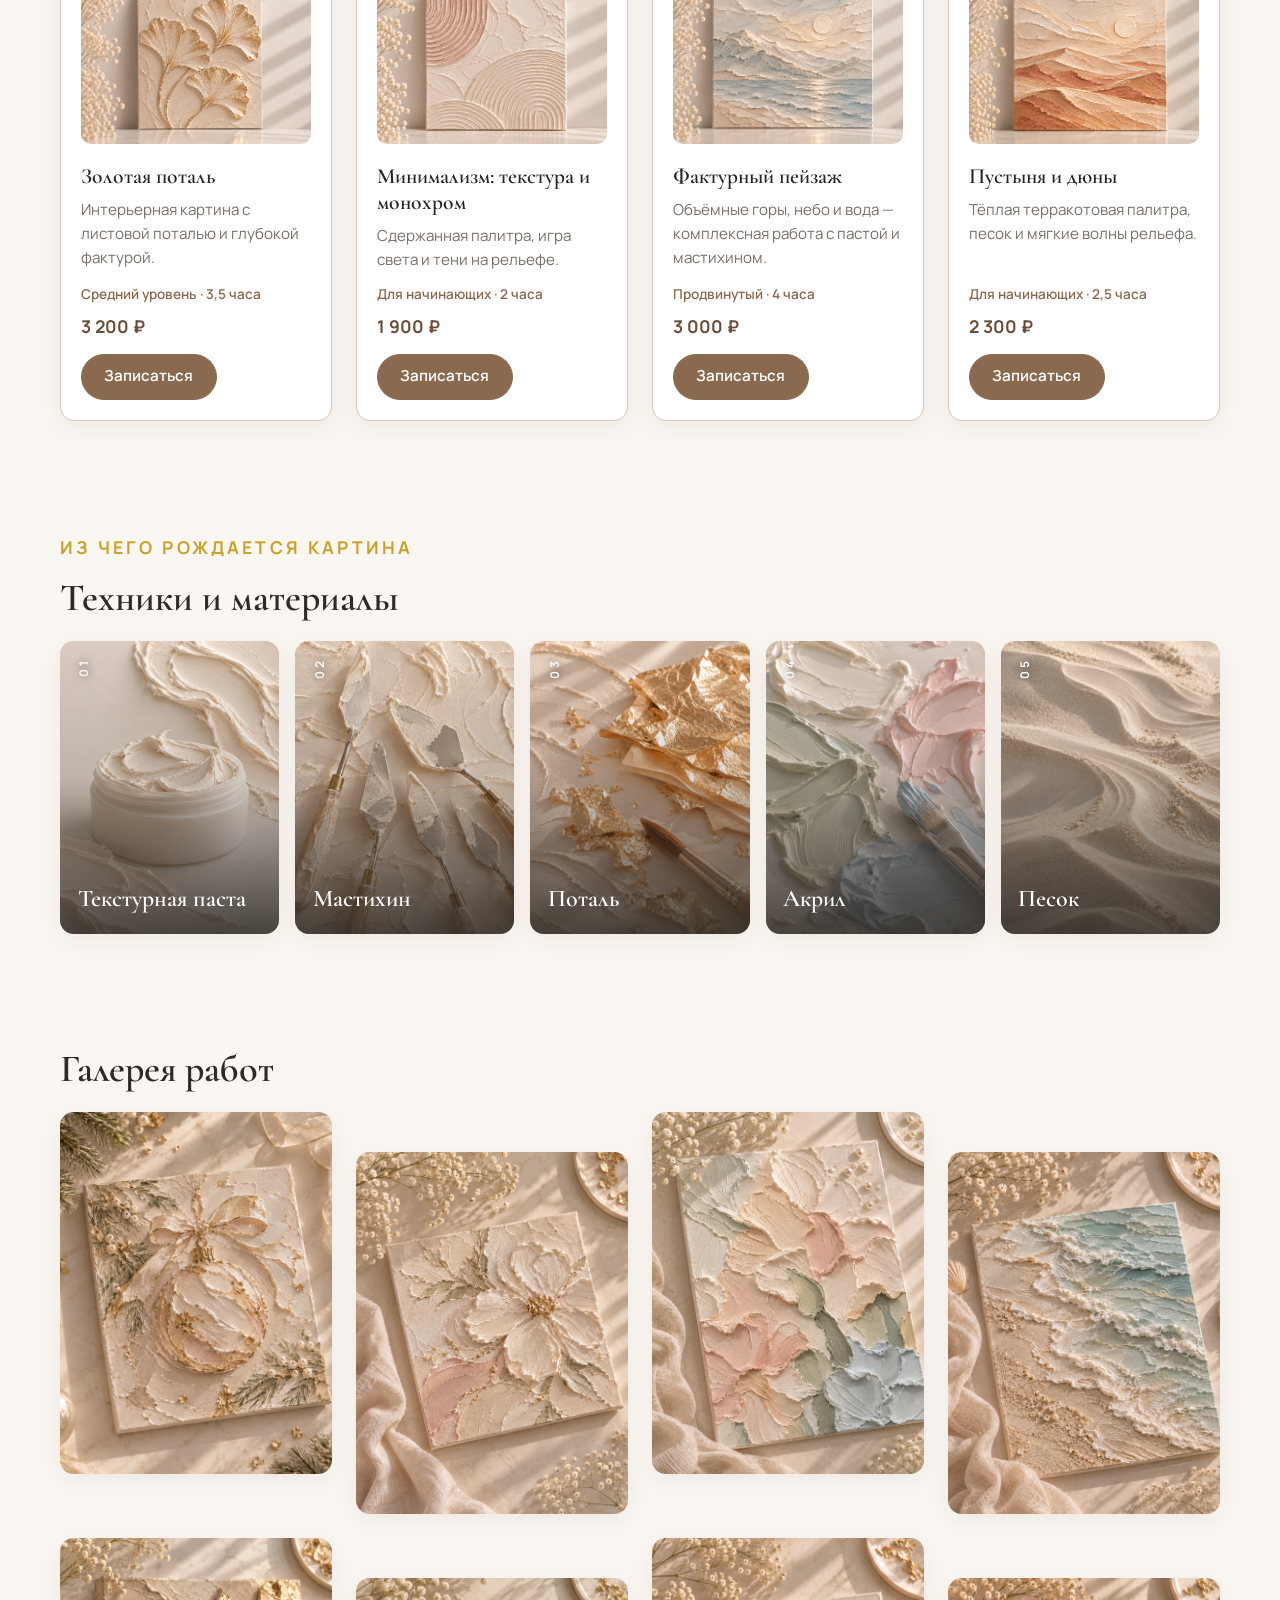
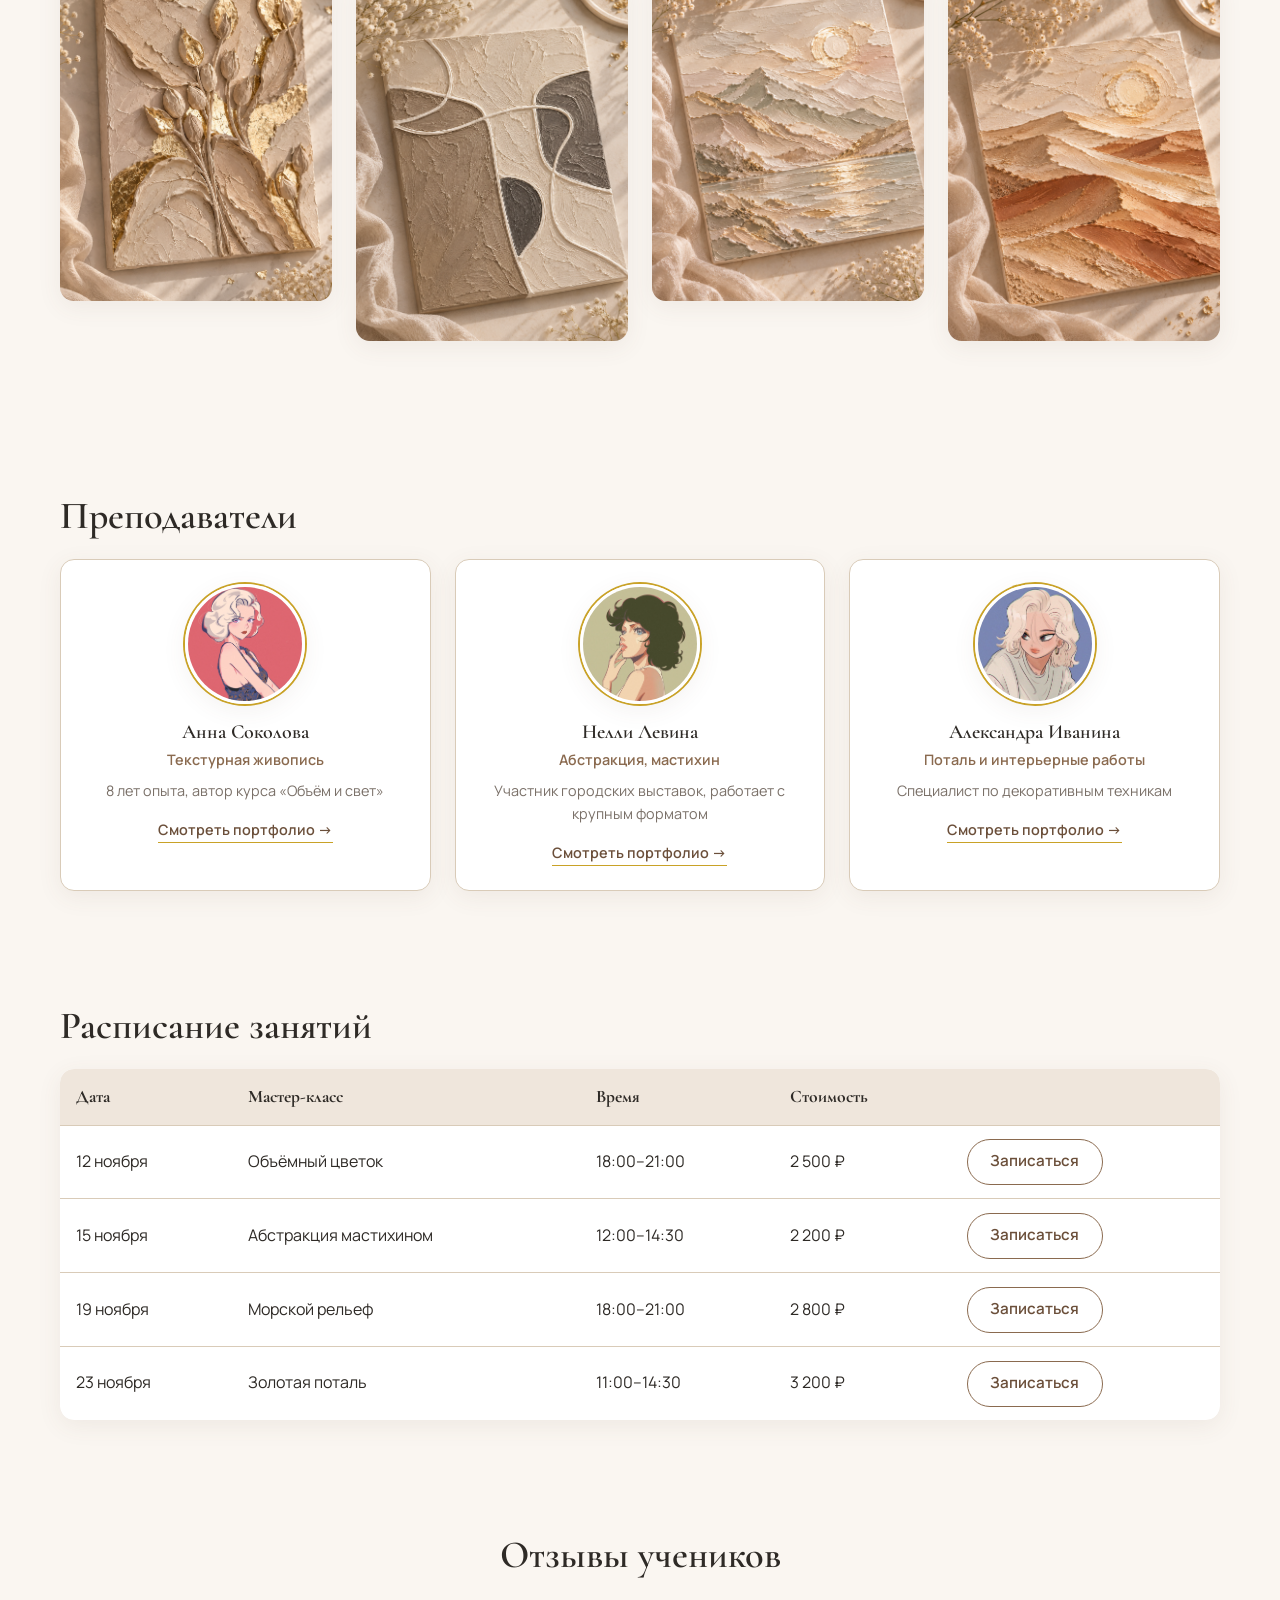
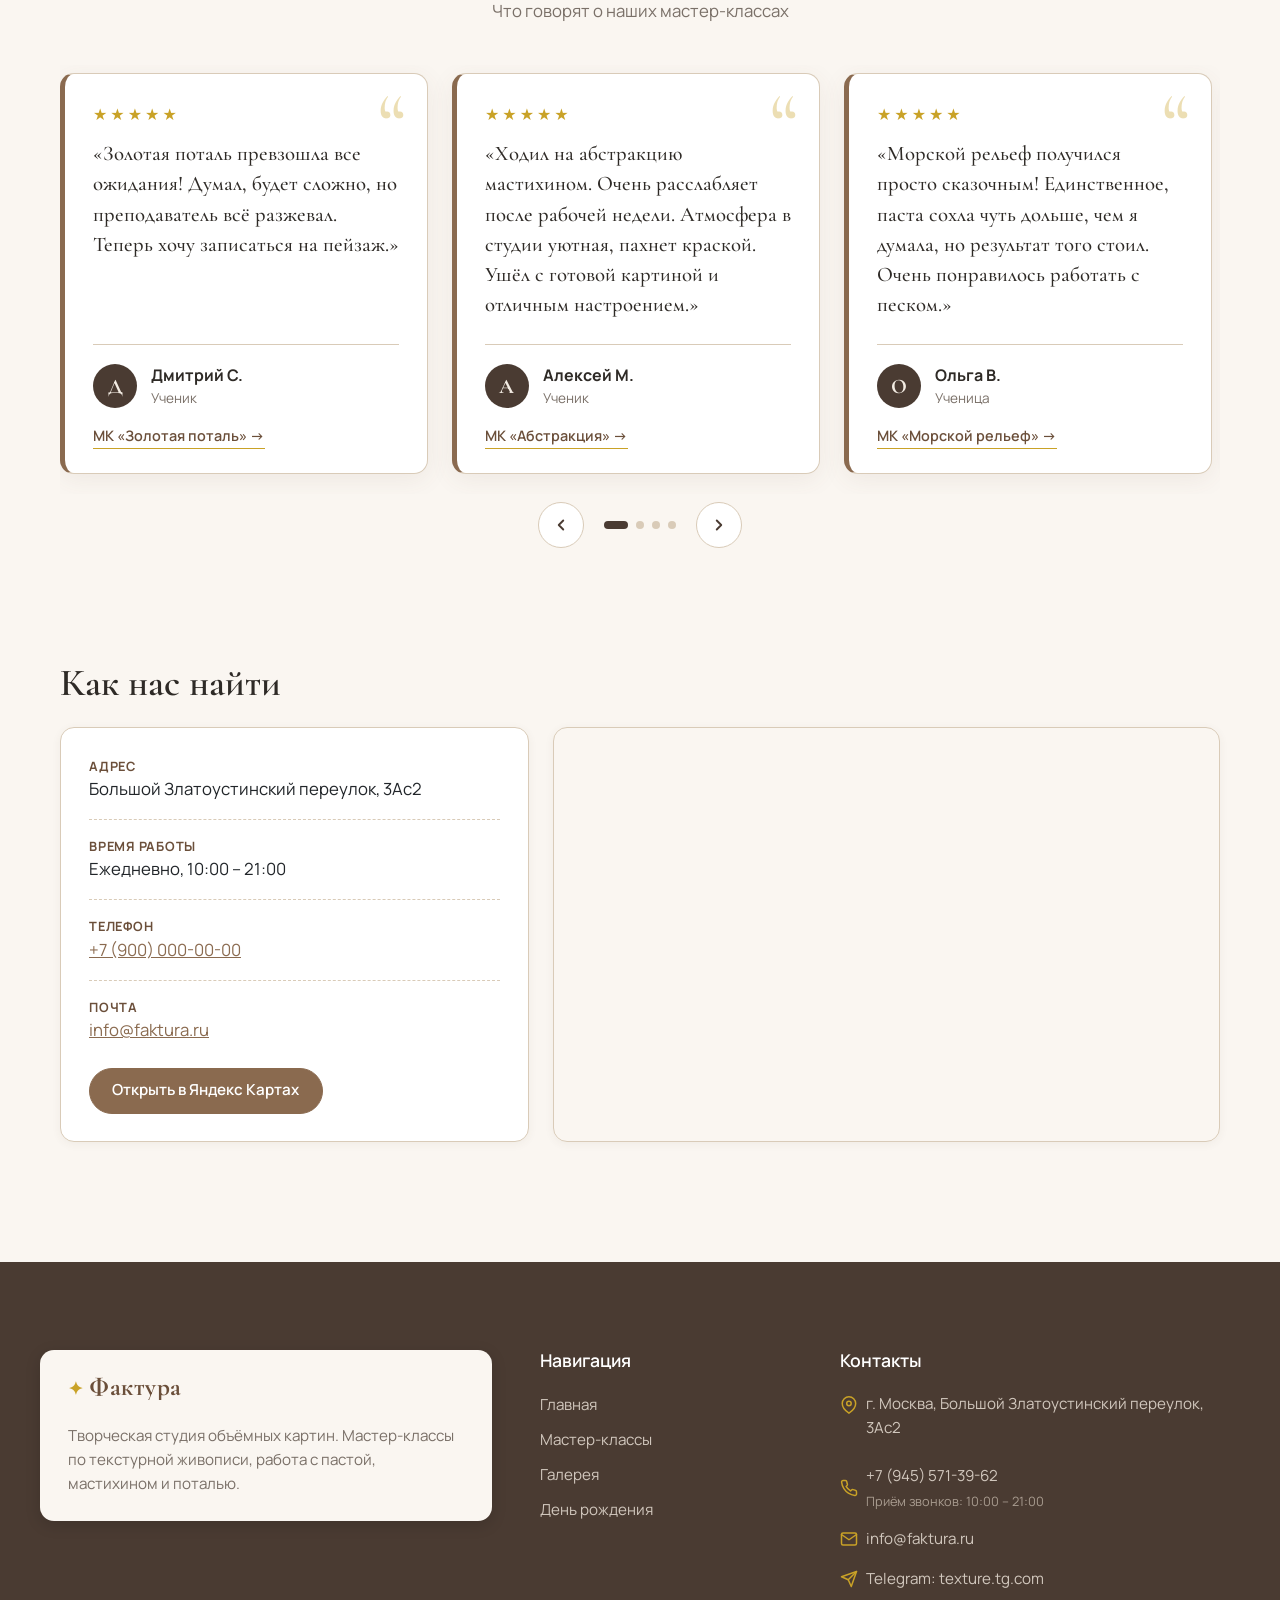
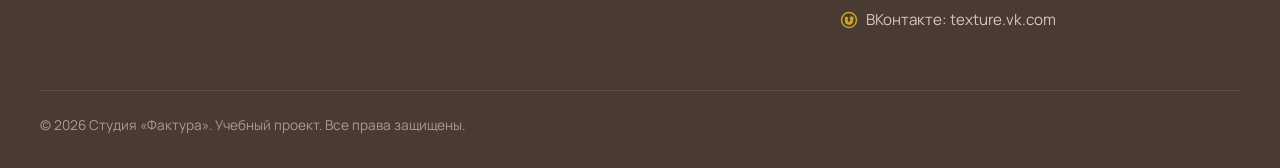
==== commit 16f80e0b: "Доработки к контрольной работе 3" ====
--- a/index.html
+++ b/index.html
@@ -823,16 +823,115 @@
     <!-- Скрипт для кнопки наверх -->
   <button class="scroll-top" type="button" aria-label="Наверх" title="Наверх">✦</button>
   
+  <!-- ===== ВИДЖЕТ ЧАТА С КОНСУЛЬТАНТОМ ===== -->
+  <div class="chat-widget" id="chat-widget">
+
+    <!-- Окно чата -->
+    <section class="chat-window" id="chat-window" aria-labelledby="chat-title" hidden>
+      <header class="chat-window__header">
+        <div class="chat-window__avatar" aria-hidden="true">✦</div>
+        <div class="chat-window__head-text">
+          <h2 class="chat-window__title" id="chat-title">Консультант студии</h2>
+          <p class="chat-window__status">
+            <span class="chat-window__dot"></span>Онлайн · отвечаем за пару минут
+          </p>
+        </div>
+        <button class="chat-window__close" type="button" id="chat-close" aria-label="Закрыть чат">
+          <svg width="18" height="18" viewBox="0 0 24 24" fill="none" stroke="currentColor"
+              stroke-width="2.5" stroke-linecap="round" aria-hidden="true">
+            <line x1="18" y1="6" x2="6" y2="18"></line>
+            <line x1="6" y1="6" x2="18" y2="18"></line>
+          </svg>
+        </button>
+      </header>
+
+      <!-- Лента сообщений -->
+      <div class="chat-messages" id="chat-messages" role="log" aria-live="polite" aria-label="История сообщений">
+        <div class="chat-msg chat-msg--bot">
+          <p>Здравствуйте! Я помогу выбрать мастер-класс, расскажу про материалы и свободные даты. С чего начнём?</p>
+        </div>
+
+        <!-- Быстрые вопросы -->
+        <div class="chat-quick" id="chat-quick">
+          <button type="button" class="chat-quick__btn" data-question="Сколько стоит мастер-класс?">Сколько стоит?</button>
+          <button type="button" class="chat-quick__btn" data-question="Нужен ли опыт рисования?">Нужен ли опыт?</button>
+          <button type="button" class="chat-quick__btn" data-question="Какие есть свободные даты?">Свободные даты</button>
+          <button type="button" class="chat-quick__btn" data-question="Можно прийти с ребёнком?">С ребёнком?</button>
+        </div>
+      </div>
+
+      <!-- Поле ввода -->
+      <form class="chat-form" id="chat-form" autocomplete="off">
+        <label class="visually-hidden" for="chat-input">Ваше сообщение</label>
+        <input class="chat-form__input" id="chat-input" name="message" type="text"
+              placeholder="Напишите сообщение…" maxlength="300" required>
+        <button class="chat-form__send" type="submit" aria-label="Отправить сообщение">
+          <svg width="18" height="18" viewBox="0 0 24 24" fill="none" stroke="currentColor"
+              stroke-width="2" stroke-linecap="round" stroke-linejoin="round" aria-hidden="true">
+            <line x1="22" y1="2" x2="11" y2="13"></line>
+            <polygon points="22 2 15 22 11 13 2 9 22 2"></polygon>
+          </svg>
+        </button>
+      </form>
+    </section>
+
+    <!-- Кнопка-пузырь -->
+    <button class="chat-toggle" type="button" id="chat-toggle"
+            aria-label="Открыть чат с консультантом" aria-expanded="false" aria-controls="chat-window">
+      <svg class="chat-toggle__icon chat-toggle__icon--open" width="26" height="26" viewBox="0 0 24 24"
+          fill="none" stroke="currentColor" stroke-width="2" stroke-linecap="round" stroke-linejoin="round" aria-hidden="true">
+        <path d="M21 11.5a8.38 8.38 0 0 1-.9 3.8 8.5 8.5 0 0 1-7.6 4.7 8.38 8.38 0 0 1-3.8-.9L3 21l1.9-5.7a8.38 8.38 0 0 1-.9-3.8 8.5 8.5 0 0 1 4.7-7.6 8.38 8.38 0 0 1 3.8-.9h.5a8.48 8.48 0 0 1 8 8v.5z"></path>
+      </svg>
+      <svg class="chat-toggle__icon chat-toggle__icon--close" width="24" height="24" viewBox="0 0 24 24"
+          fill="none" stroke="currentColor" stroke-width="2.5" stroke-linecap="round" aria-hidden="true">
+        <line x1="18" y1="6" x2="6" y2="18"></line>
+        <line x1="6" y1="6" x2="18" y2="18"></line>
+      </svg>
+      <span class="chat-toggle__badge" id="chat-badge" hidden>1</span>
+    </button>
+
+  </div>
+  
+  <!-- Универсальное уведомление об успешной отправке -->
+  <div class="form-toast" id="form-toast" role="status" aria-live="polite" hidden>
+    <span class="form-toast__icon" aria-hidden="true">
+      <svg width="22" height="22" viewBox="0 0 24 24" fill="none"
+          stroke="currentColor" stroke-width="2.5"
+          stroke-linecap="round" stroke-linejoin="round">
+        <path d="M22 11.08V12a10 10 0 1 1-5.93-9.14"></path>
+        <polyline points="22 4 12 14.01 9 11.01"></polyline>
+      </svg>
+    </span>
+    <span class="form-toast__text">
+      <strong>Заявка отправлена!</strong>
+      Мы свяжемся с вами в ближайшее время.
+    </span>
+    <button class="form-toast__close" type="button" aria-label="Закрыть уведомление">
+      <svg width="16" height="16" viewBox="0 0 24 24" fill="none" stroke="currentColor"
+          stroke-width="2.5" stroke-linecap="round" aria-hidden="true">
+        <line x1="18" y1="6" x2="6" y2="18"></line>
+        <line x1="6" y1="6" x2="18" y2="18"></line>
+      </svg>
+    </button>
+  </div>
+
   <script src="https://cdn.jsdelivr.net/npm/bootstrap@5.3.3/dist/js/bootstrap.bundle.min.js"></script>
   <script src="js/scroll-top.js"></script>
 
     <!-- Скрипт слайдера отзывов -->
     <script src="js/reviews-slider.js"></script>
 
+    <script src="js/chat-widget.js"></script>
+
+    <script src="js/form-success.js"></script>
+
+    
     <script src="js/gallery.js"></script>
 
     <script src="js/teachers.js"></script>
 
     <script src="js/order-dialog.js"></script>
+    
+    
   </body>
 </html>
--- a/css/custom.css
+++ b/css/custom.css
@@ -3610,4 +3610,483 @@
 
 .scroll-top:hover {
   transform: translateY(-2px);
+}
+
+/* ===== ВИДЖЕТ ЧАТА С КОНСУЛЬТАНТОМ ===== */
+.chat-widget {
+  position: fixed;
+  left: 1.25rem;          /* было right: 1.25rem */
+  bottom: 1.25rem;
+  z-index: 1055;
+  display: flex;
+  flex-direction: column;
+  align-items: flex-start; /* было flex-end */
+  gap: 0.85rem;
+  font-family: 'Manrope', system-ui, sans-serif;
+}
+
+/* --- Кнопка-пузырь --- */
+.chat-toggle {
+  position: relative;
+  width: 58px;
+  height: 58px;
+  border: none;
+  border-radius: 50%;
+  background: var(--facture-primary);
+  color: #fff;
+  cursor: pointer;
+  display: grid;
+  place-items: center;
+  box-shadow: 0 8px 24px rgba(107, 79, 58, 0.4);
+  transition: background 0.2s, transform 0.15s, box-shadow 0.2s;
+}
+
+.chat-toggle:hover {
+  background: var(--facture-primary-dark);
+  transform: translateY(-2px);
+  box-shadow: 0 12px 30px rgba(107, 79, 58, 0.48);
+}
+
+.chat-toggle:focus-visible {
+  outline: 3px solid var(--facture-accent);
+  outline-offset: 3px;
+}
+
+.chat-toggle__icon {
+  position: absolute;
+  transition: opacity 0.2s, transform 0.25s;
+}
+
+.chat-toggle__icon--close { opacity: 0; transform: rotate(-90deg) scale(0.6); }
+.chat-toggle.is-open .chat-toggle__icon--open { opacity: 0; transform: rotate(90deg) scale(0.6); }
+.chat-toggle.is-open .chat-toggle__icon--close { opacity: 1; transform: none; }
+
+/* Пульсирующее кольцо, пока чат не открыт */
+.chat-toggle::before {
+  content: "";
+  position: absolute;
+  inset: 0;
+  border-radius: 50%;
+  border: 2px solid var(--facture-accent);
+  opacity: 0;
+  animation: chat-pulse 2.4s ease-out infinite;
+  pointer-events: none;
+}
+
+.chat-toggle.is-open::before { animation: none; }
+
+@keyframes chat-pulse {
+  0%   { transform: scale(1);   opacity: 0.6; }
+  70%  { transform: scale(1.5); opacity: 0; }
+  100% { transform: scale(1.5); opacity: 0; }
+}
+
+/* Бейдж с числом непрочитанных */
+.chat-toggle__badge {
+  position: absolute;
+  top: -3px;
+  right: -3px;
+  min-width: 20px;
+  height: 20px;
+  padding: 0 5px;
+  border-radius: 999px;
+  background: var(--facture-accent);
+  color: #2e2a26;
+  font-size: 0.72rem;
+  font-weight: 800;
+  display: grid;
+  place-items: center;
+  border: 2px solid var(--facture-bg);
+}
+
+/* --- Окно чата --- */
+.chat-window {
+  width: min(360px, calc(100vw - 2.5rem));
+  max-height: min(560px, calc(100vh - 8rem));
+  background: #fff;
+  border: 1px solid var(--facture-border);
+  border-radius: 18px;
+  box-shadow: 0 20px 50px rgba(46, 42, 38, 0.25);
+  display: flex;
+  flex-direction: column;
+  overflow: hidden;
+  transform-origin: bottom left; /* было bottom right */
+  animation: chat-open 0.22s ease-out;
+}
+
+@keyframes chat-open {
+  from { opacity: 0; transform: translateY(12px) scale(0.96); }
+  to   { opacity: 1; transform: none; }
+}
+
+.chat-window__header {
+  display: flex;
+  align-items: center;
+  gap: 0.75rem;
+  padding: 0.9rem 1rem;
+  background: linear-gradient(135deg, #4a3b32 0%, #6b4f3a 100%);
+  color: #fff;
+}
+
+.chat-window__avatar {
+  flex-shrink: 0;
+  width: 40px;
+  height: 40px;
+  border-radius: 50%;
+  background: var(--facture-accent);
+  color: #2e2a26;
+  display: grid;
+  place-items: center;
+  font-size: 1.15rem;
+}
+
+.chat-window__head-text { flex: 1; min-width: 0; }
+
+.chat-window__title {
+  font-family: 'Cormorant Garamond', Georgia, serif;
+  font-size: 1.2rem;
+  font-weight: 700;
+  color: #fff;
+  margin: 0;
+  line-height: 1.1;
+}
+
+.chat-window__status {
+  margin: 0.15rem 0 0;
+  font-size: 0.75rem;
+  color: #d1c7bd;
+  display: flex;
+  align-items: center;
+  gap: 0.35rem;
+}
+
+.chat-window__dot {
+  width: 7px;
+  height: 7px;
+  border-radius: 50%;
+  background: #7dbb5f;
+  box-shadow: 0 0 0 2px rgba(125, 187, 95, 0.25);
+}
+
+.chat-window__close {
+  flex-shrink: 0;
+  width: 32px;
+  height: 32px;
+  border: none;
+  border-radius: 50%;
+  background: rgba(255, 255, 255, 0.12);
+  color: #fff;
+  cursor: pointer;
+  display: grid;
+  place-items: center;
+  transition: background 0.2s;
+}
+
+.chat-window__close:hover { background: rgba(255, 255, 255, 0.24); }
+
+/* --- Сообщения --- */
+.chat-messages {
+  flex: 1;
+  overflow-y: auto;
+  padding: 1rem;
+  display: flex;
+  flex-direction: column;
+  gap: 0.6rem;
+  background: var(--facture-bg);
+  overscroll-behavior: contain;
+}
+
+.chat-msg {
+  max-width: 85%;
+  padding: 0.65rem 0.9rem;
+  border-radius: 14px;
+  font-size: 0.9rem;
+  line-height: 1.45;
+  animation: chat-msg-in 0.2s ease-out;
+}
+
+@keyframes chat-msg-in {
+  from { opacity: 0; transform: translateY(6px); }
+  to   { opacity: 1; transform: none; }
+}
+
+.chat-msg p { margin: 0; }
+
+.chat-msg--bot {
+  align-self: flex-start;
+  background: #fff;
+  border: 1px solid var(--facture-border);
+  border-bottom-left-radius: 4px;
+  color: var(--facture-text);
+}
+
+.chat-msg--user {
+  align-self: flex-end;
+  background: var(--facture-primary);
+  color: #fff;
+  border-bottom-right-radius: 4px;
+}
+
+/* «Печатает…» */
+.chat-msg--typing {
+  align-self: flex-start;
+  display: flex;
+  gap: 4px;
+  padding: 0.75rem 0.9rem;
+  background: #fff;
+  border: 1px solid var(--facture-border);
+  border-bottom-left-radius: 4px;
+}
+
+.chat-msg--typing span {
+  width: 7px;
+  height: 7px;
+  border-radius: 50%;
+  background: var(--facture-muted);
+  animation: chat-typing 1s infinite ease-in-out;
+}
+
+.chat-msg--typing span:nth-child(2) { animation-delay: 0.15s; }
+.chat-msg--typing span:nth-child(3) { animation-delay: 0.3s; }
+
+@keyframes chat-typing {
+  0%, 60%, 100% { transform: translateY(0); opacity: 0.5; }
+  30%           { transform: translateY(-4px); opacity: 1; }
+}
+
+/* Быстрые вопросы */
+.chat-quick {
+  display: flex;
+  flex-wrap: wrap;
+  gap: 0.4rem;
+  margin-top: 0.2rem;
+}
+
+.chat-quick__btn {
+  padding: 0.35rem 0.75rem;
+  border: 1px solid var(--facture-primary);
+  border-radius: 999px;
+  background: #fff;
+  color: var(--facture-primary-dark);
+  font-family: inherit;
+  font-size: 0.8rem;
+  font-weight: 600;
+  cursor: pointer;
+  transition: background 0.2s, color 0.2s;
+}
+
+.chat-quick__btn:hover {
+  background: var(--facture-primary);
+  color: #fff;
+}
+
+/* --- Форма ввода --- */
+.chat-form {
+  display: flex;
+  gap: 0.5rem;
+  padding: 0.75rem;
+  background: #fff;
+  border-top: 1px solid var(--facture-border);
+}
+
+.chat-form__input {
+  flex: 1;
+  min-width: 0;
+  padding: 0.6rem 0.9rem;
+  border: 1px solid var(--facture-border);
+  border-radius: 999px;
+  background: var(--facture-bg);
+  font-family: inherit;
+  font-size: 0.9rem;
+  color: var(--facture-text);
+}
+
+.chat-form__input:focus {
+  outline: none;
+  border-color: var(--facture-accent);
+  box-shadow: 0 0 0 3px rgba(201, 162, 39, 0.18);
+}
+
+.chat-form__send {
+  flex-shrink: 0;
+  width: 40px;
+  height: 40px;
+  border: none;
+  border-radius: 50%;
+  background: var(--facture-primary);
+  color: #fff;
+  cursor: pointer;
+  display: grid;
+  place-items: center;
+  transition: background 0.2s, transform 0.15s;
+}
+
+.chat-form__send:hover {
+  background: var(--facture-primary-dark);
+  transform: scale(1.05);
+}
+
+.chat-form__send:focus-visible {
+  outline: 2px solid var(--facture-accent);
+  outline-offset: 2px;
+}
+
+/* --- Мобильная версия --- */
+@media (max-width: 575.98px) {
+  .chat-widget {
+    left: 0.85rem;        /* было right: 0.85rem */
+    bottom: 0.85rem;
+  }
+
+  .chat-window {
+    width: calc(100vw - 1.7rem);
+    max-height: calc(100vh - 6.5rem);
+  }
+
+  .chat-toggle { width: 54px; height: 54px; }
+}
+
+/* ===== УНИВЕРСАЛЬНОЕ УВЕДОМЛЕНИЕ ОБ УСПЕХЕ (В СТИЛЕ САЙТА) ===== */
+.form-toast {
+  position: fixed;
+  top: 1.25rem;
+  right: 1.25rem;
+  z-index: 2000;
+  display: flex;
+  align-items: flex-start;
+  gap: 0.75rem;
+  max-width: 380px;
+  padding: 1rem 1.1rem;
+  
+  /* Бежевый фон, как у карточек */
+  background: var(--facture-surface); 
+  /* Золотая рамка слева */
+  border: 1px solid var(--facture-border);
+  border-left: 4px solid var(--facture-accent); 
+  border-radius: 12px;
+  /* Тень в тон основного дизайна */
+  box-shadow: 0 12px 32px rgba(107, 79, 58, 0.18); 
+  
+  /* Тёмно-коричневый текст */
+  color: var(--facture-text);
+  font-family: 'Manrope', system-ui, sans-serif;
+  font-size: 0.9rem;
+  line-height: 1.45;
+  animation: toast-in 0.3s cubic-bezier(0.34, 1.56, 0.64, 1);
+}
+
+.form-toast[hidden] { display: none; }
+
+.form-toast.is-hiding {
+  animation: toast-out 0.25s ease-in forwards;
+}
+
+/* Иконка галочки */
+.form-toast__icon {
+  flex-shrink: 0;
+  width: 36px;
+  height: 36px;
+  border-radius: 50%;
+  background: #fff; /* Белый кружок */
+  color: var(--facture-accent); /* Золотая галочка */
+  display: grid;
+  place-items: center;
+  box-shadow: 0 2px 8px rgba(201, 162, 39, 0.2);
+}
+
+.form-toast__text {
+  flex: 1;
+  min-width: 0;
+}
+
+.form-toast__text strong {
+  display: block;
+  margin-bottom: 0.15rem;
+  font-weight: 700;
+  color: var(--facture-primary-dark); /* Тёмно-коричневый заголовок */
+}
+
+/* Кнопка закрытия (крестик) */
+.form-toast__close {
+  flex-shrink: 0;
+  width: 26px;
+  height: 26px;
+  border: none;
+  border-radius: 50%;
+  background: transparent;
+  color: var(--facture-primary);
+  cursor: pointer;
+  display: grid;
+  place-items: center;
+  transition: background 0.2s, color 0.2s;
+}
+
+.form-toast__close:hover {
+  background: var(--facture-surface-2);
+  color: var(--facture-primary-dark);
+}
+
+/* Мобильная версия */
+@media (max-width: 575.98px) {
+  .form-toast {
+    top: 0.75rem;
+    left: 0.75rem;
+    right: 0.75rem;
+    max-width: none;
+    padding: 0.85rem 0.9rem;
+  }
+}
+
+/* ===== АНИМАЦИИ ===== */
+
+/* ---------1---------- */
+.btn-magnetic {
+  transition: transform 0.2s cubic-bezier(0.25, 1, 0.5, 1);
+  will-change: transform;
+}
+
+/* ---------2---------- */
+.site-header__logo {
+  position: relative;
+  overflow: hidden;
+}
+
+.site-header__logo::after {
+  content: "";
+  position: absolute;
+  top: 0;
+  left: -100%;
+  width: 50%;
+  height: 100%;
+  background: linear-gradient(to right, transparent, rgba(201, 162, 39, 0.5), transparent);
+  transform: skewX(-20deg);
+  transition: none;
+}
+
+.site-header__logo:hover::after {
+  animation: logo-shine 0.8s ease-out;
+}
+
+@keyframes logo-shine {
+  0% { left: -100%; }
+  100% { left: 200%; }
+}
+
+/* ===== КУРСОР ===== */
+/* Устанавливаем курсор на весь сайт */
+body {
+  /* 2 2 — это координаты кончика мастихина (горячая точка клика) */
+  cursor: url('../images/cursor.png') 2 2, auto;
+}
+
+/* Для кликабельных элементов делаем мастихин с золотым кончиком (опционально) */
+a, button, .gallery-item, .product-card {
+  cursor: url('../images/cursor.png') 2 2, pointer;
+}
+
+body, a, button, .gallery-item, .product-card {
+  /* Браузер сам сожмет картинку до нужных 32px */
+  cursor: image-set(
+    url('../images/cursor.png') 16x
+  ) 2 2, auto;
 }
